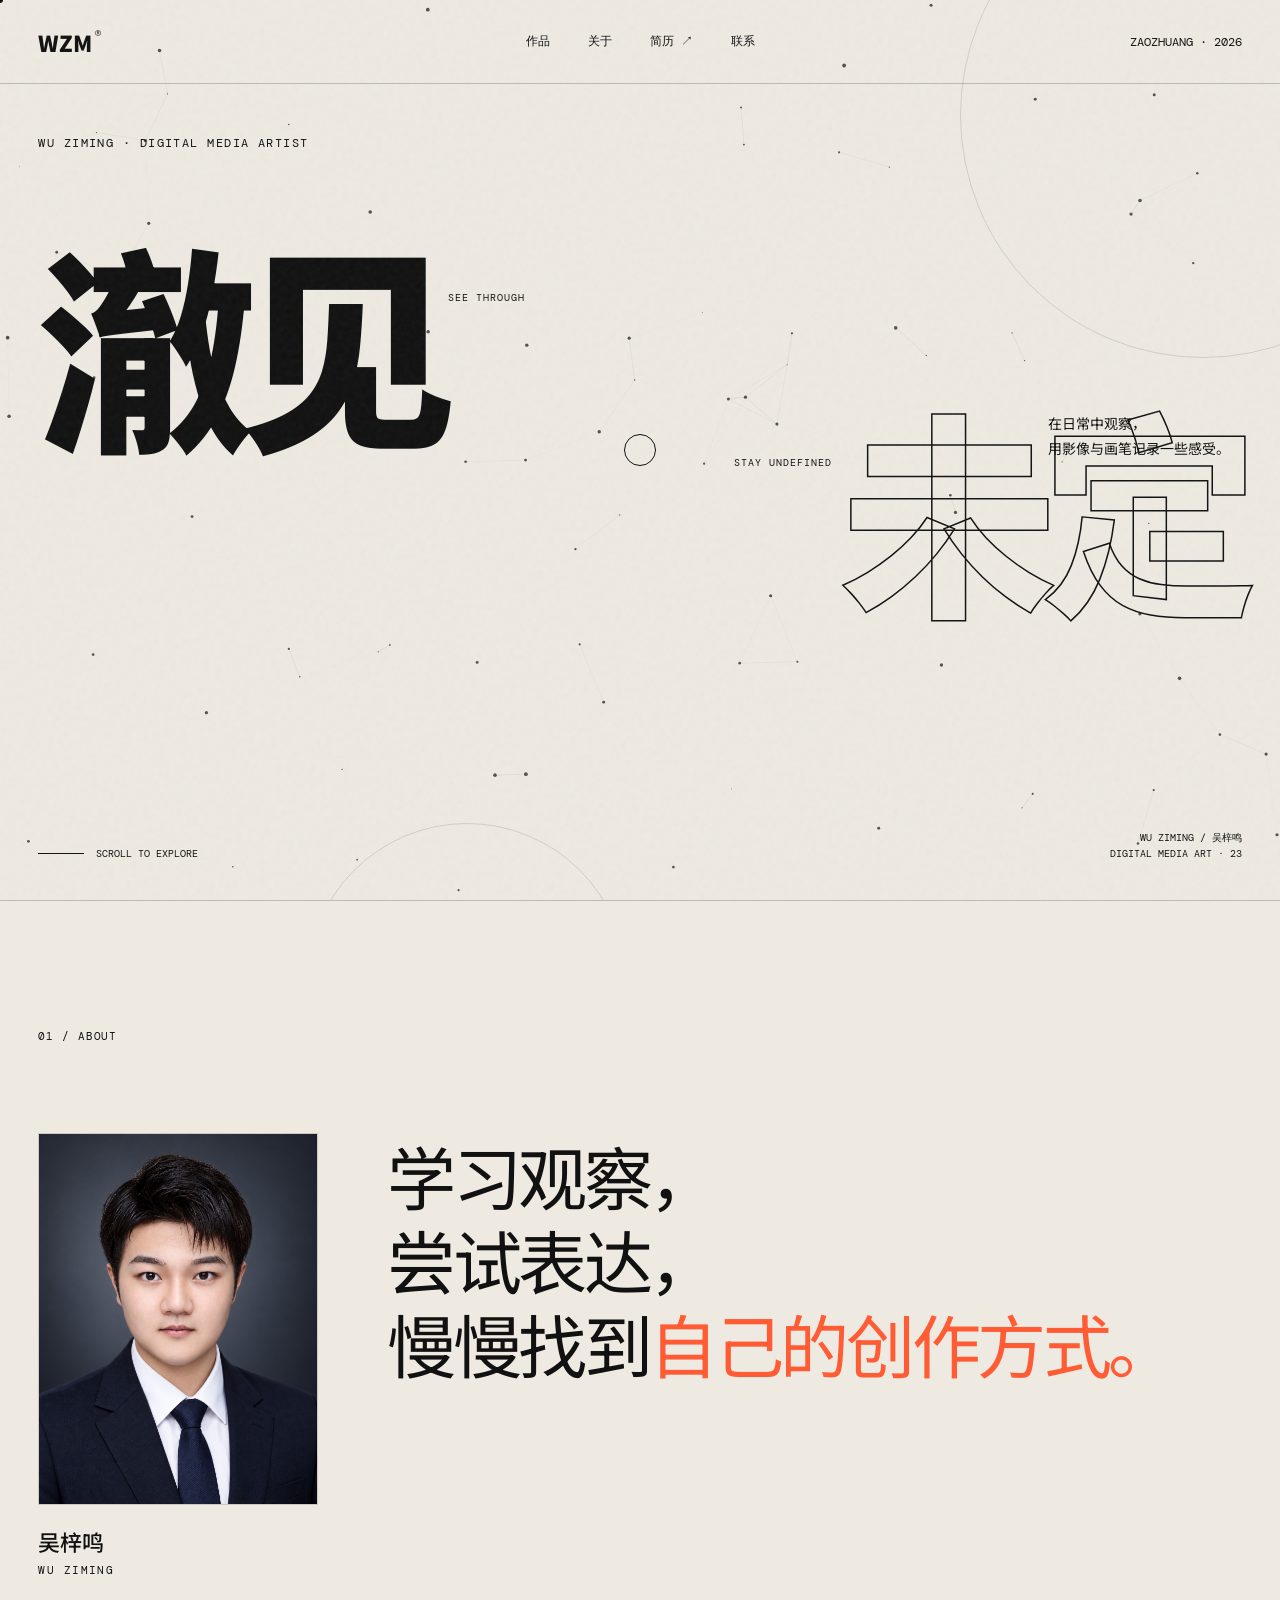
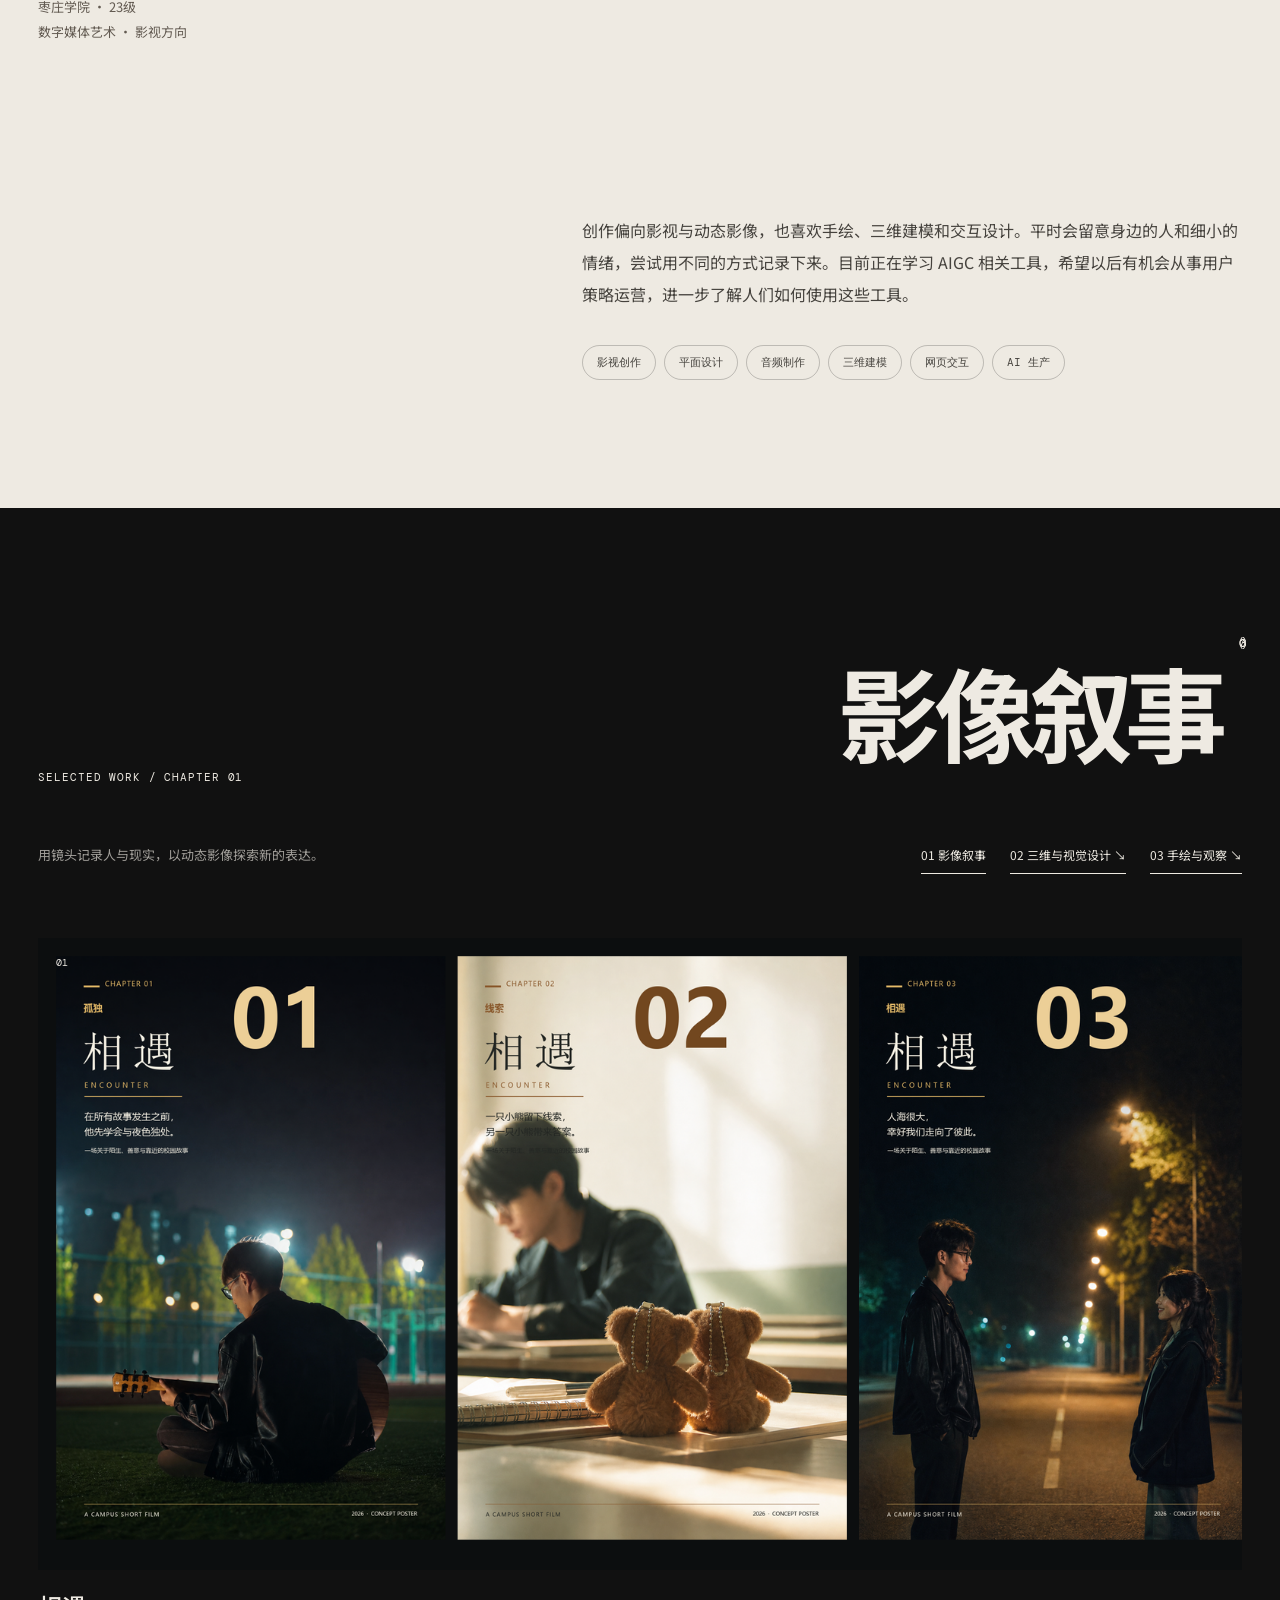
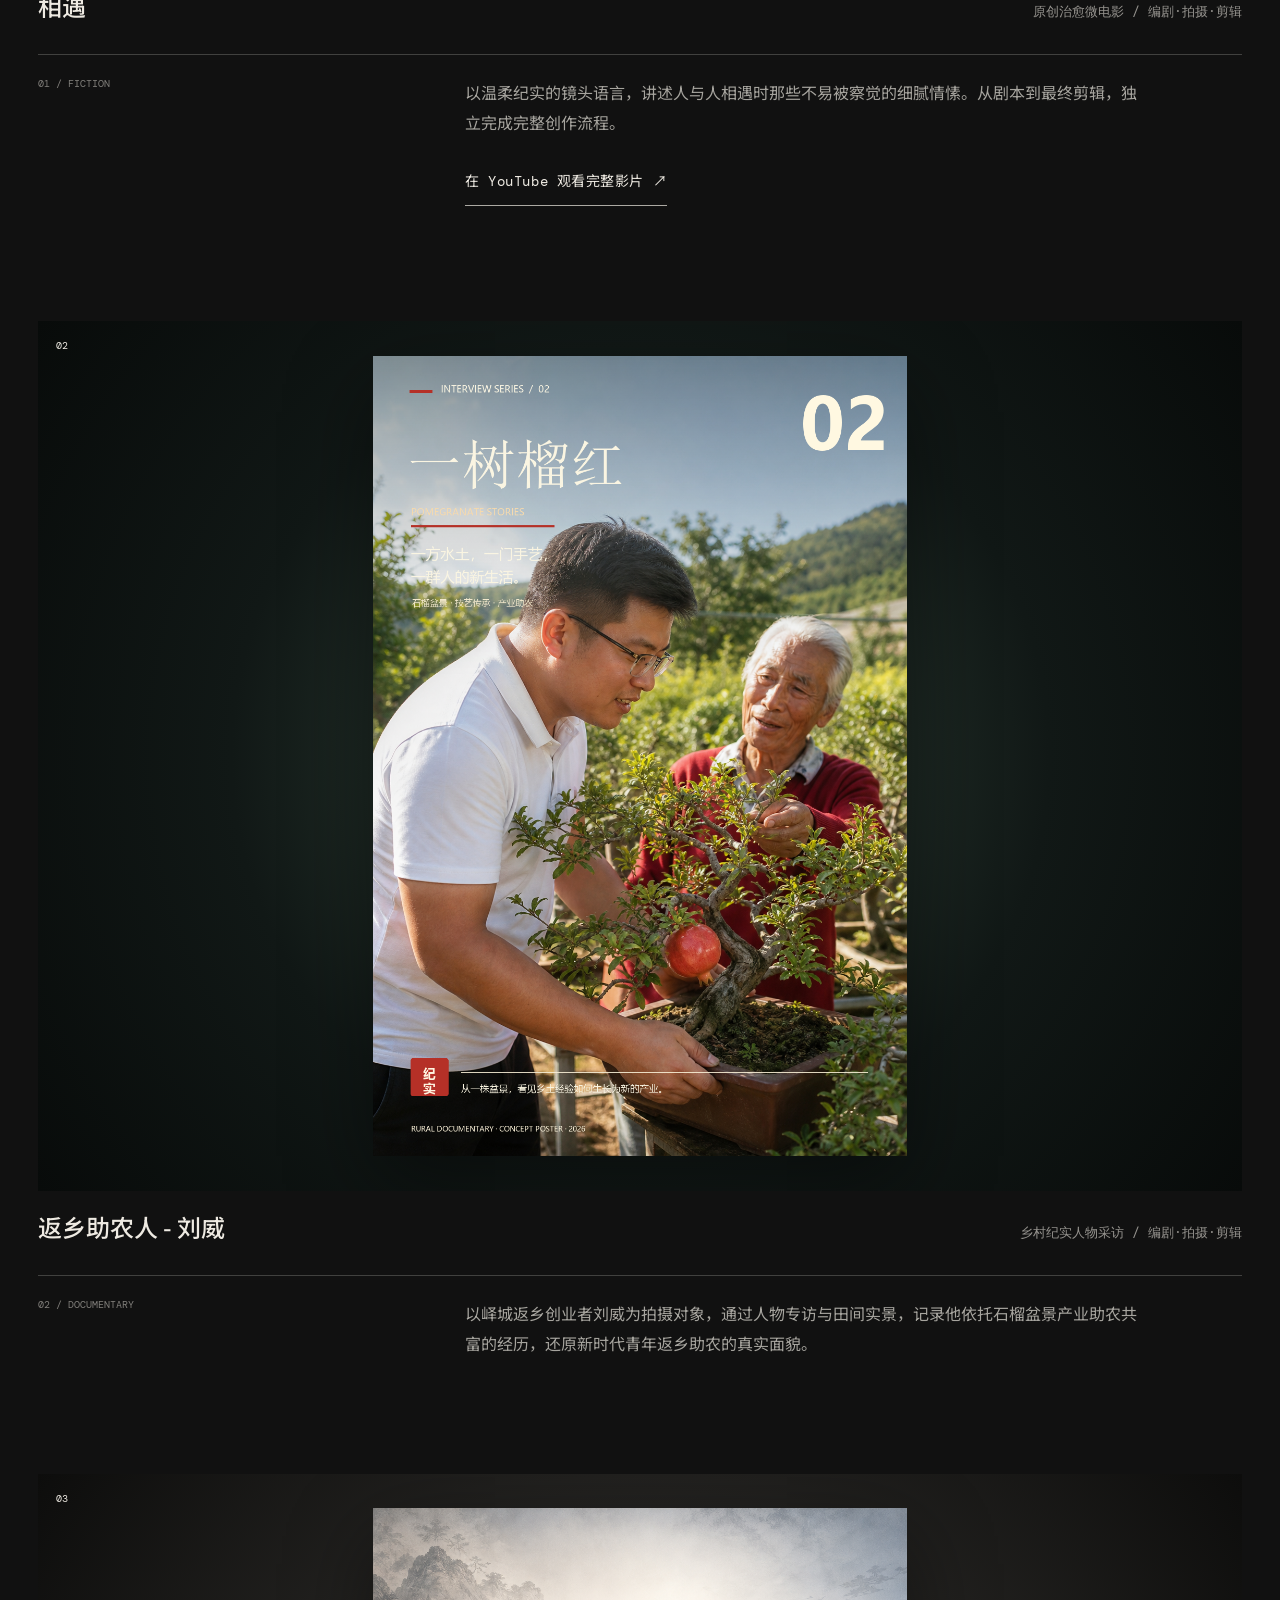
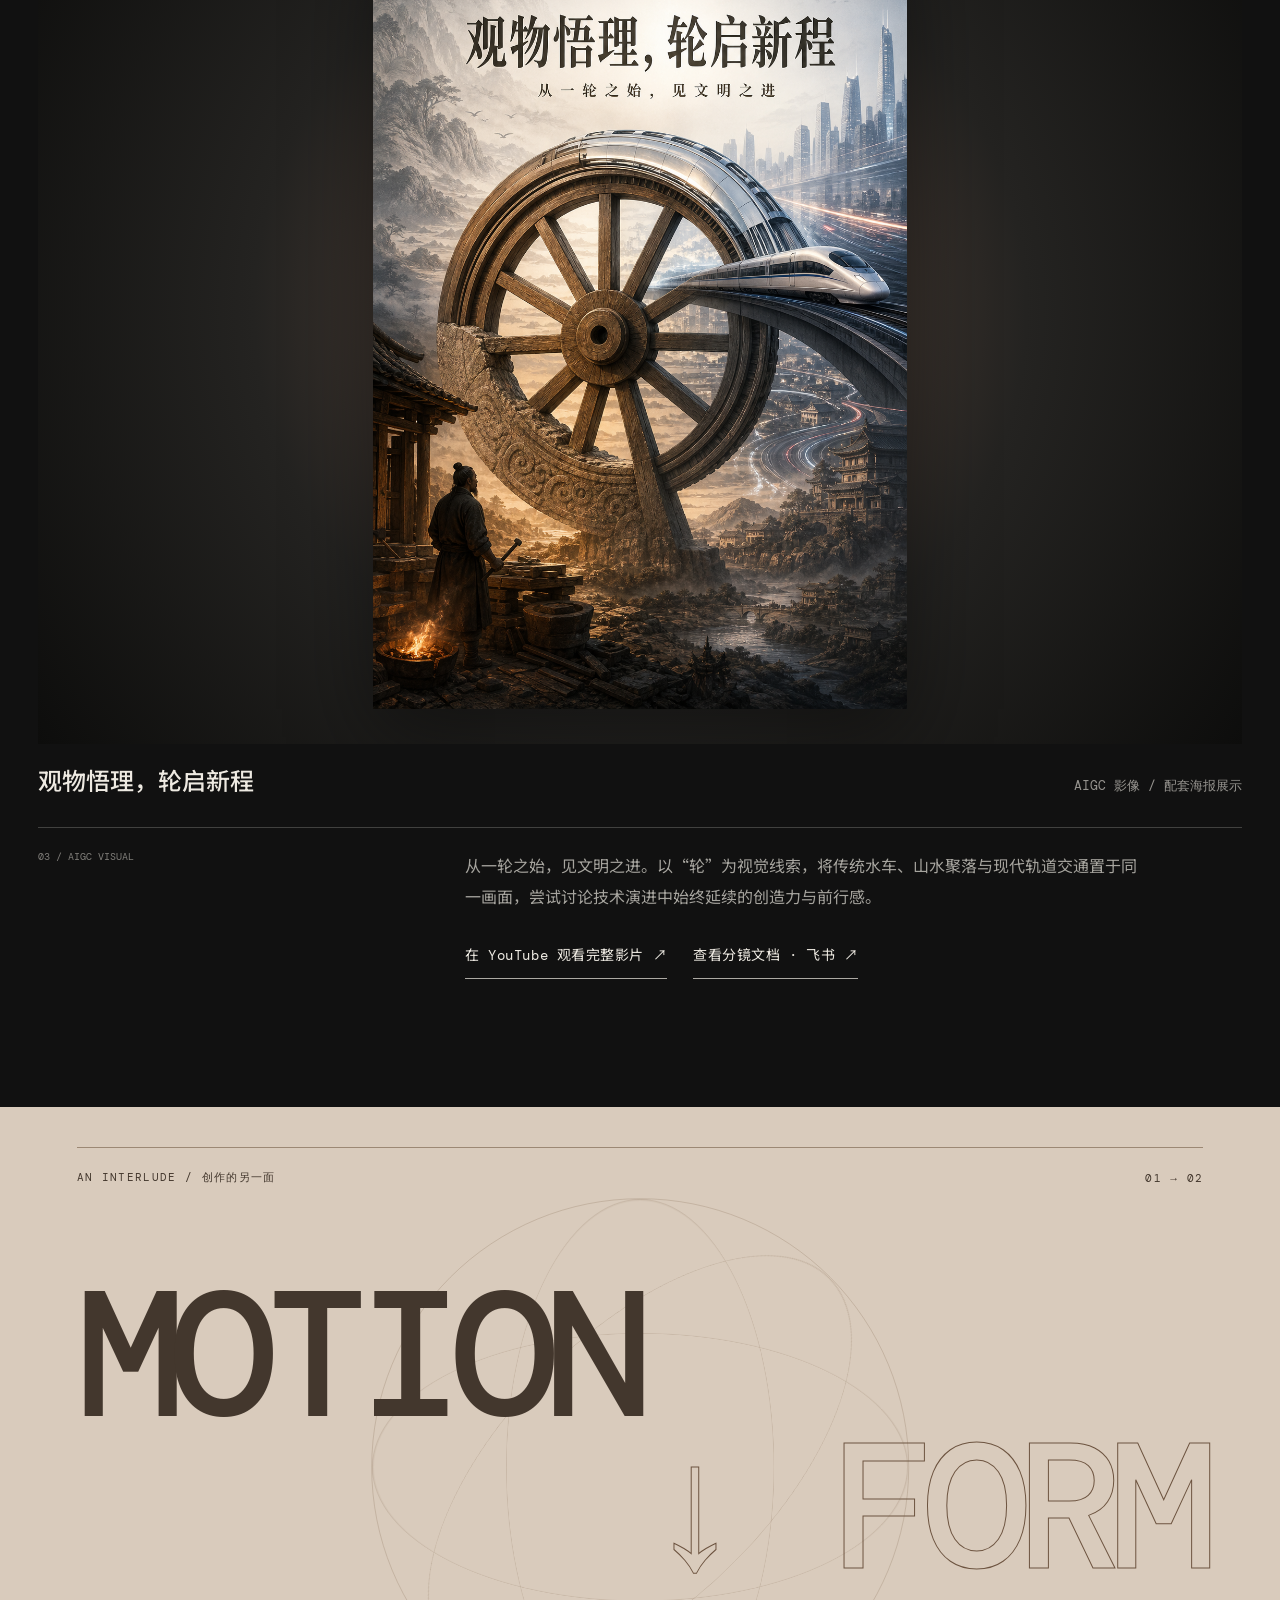
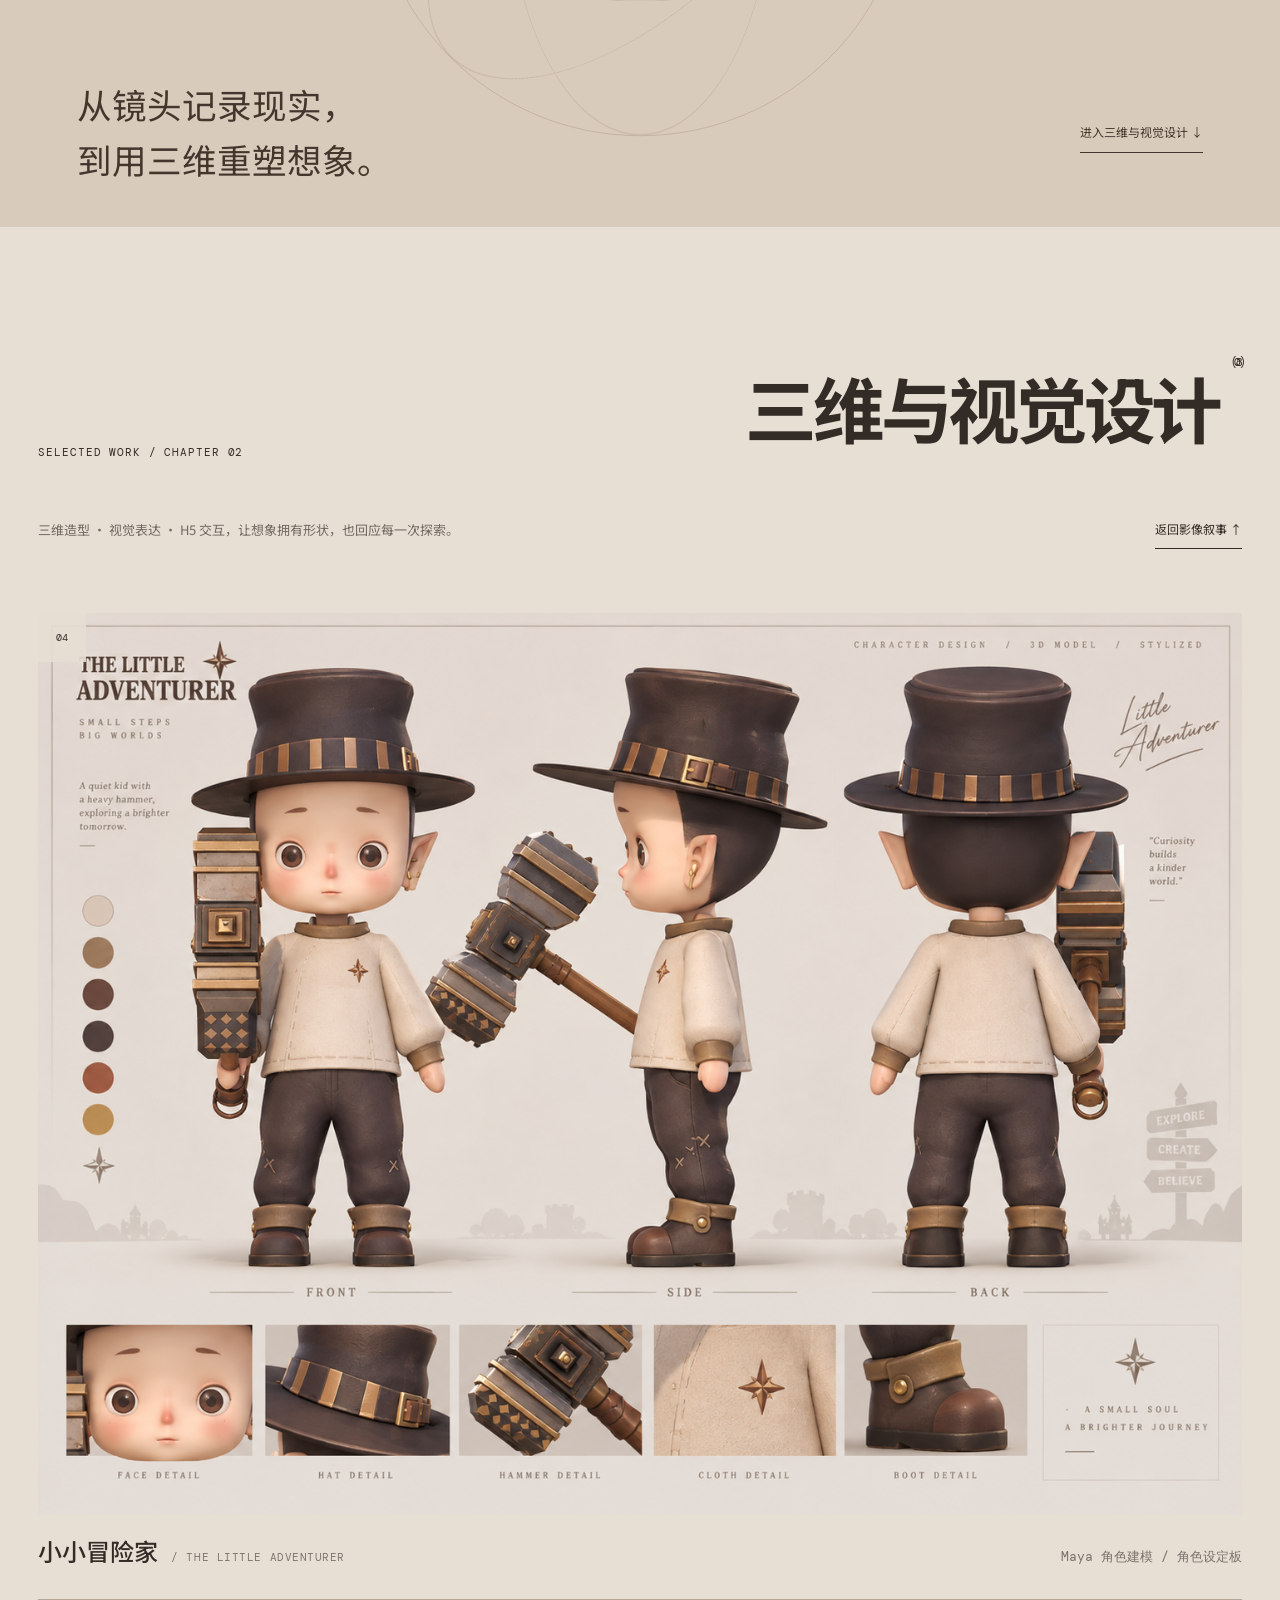
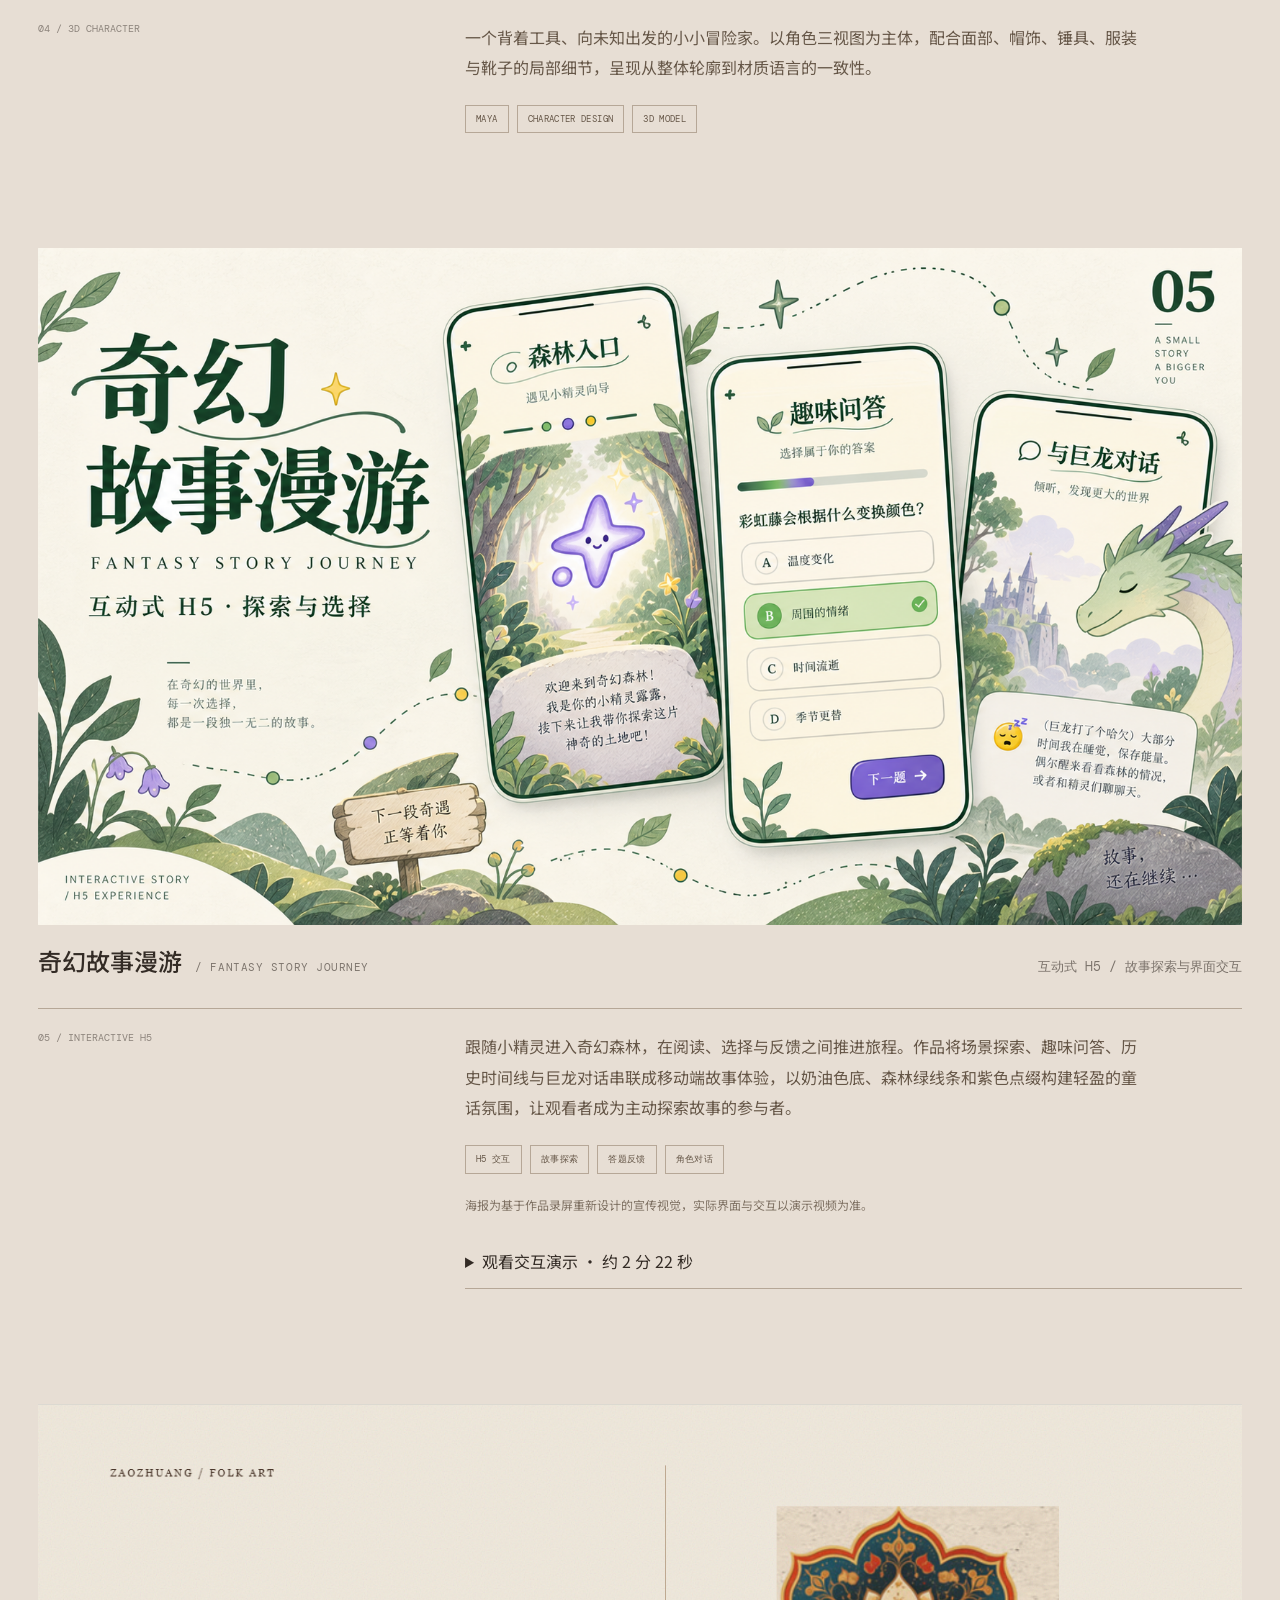
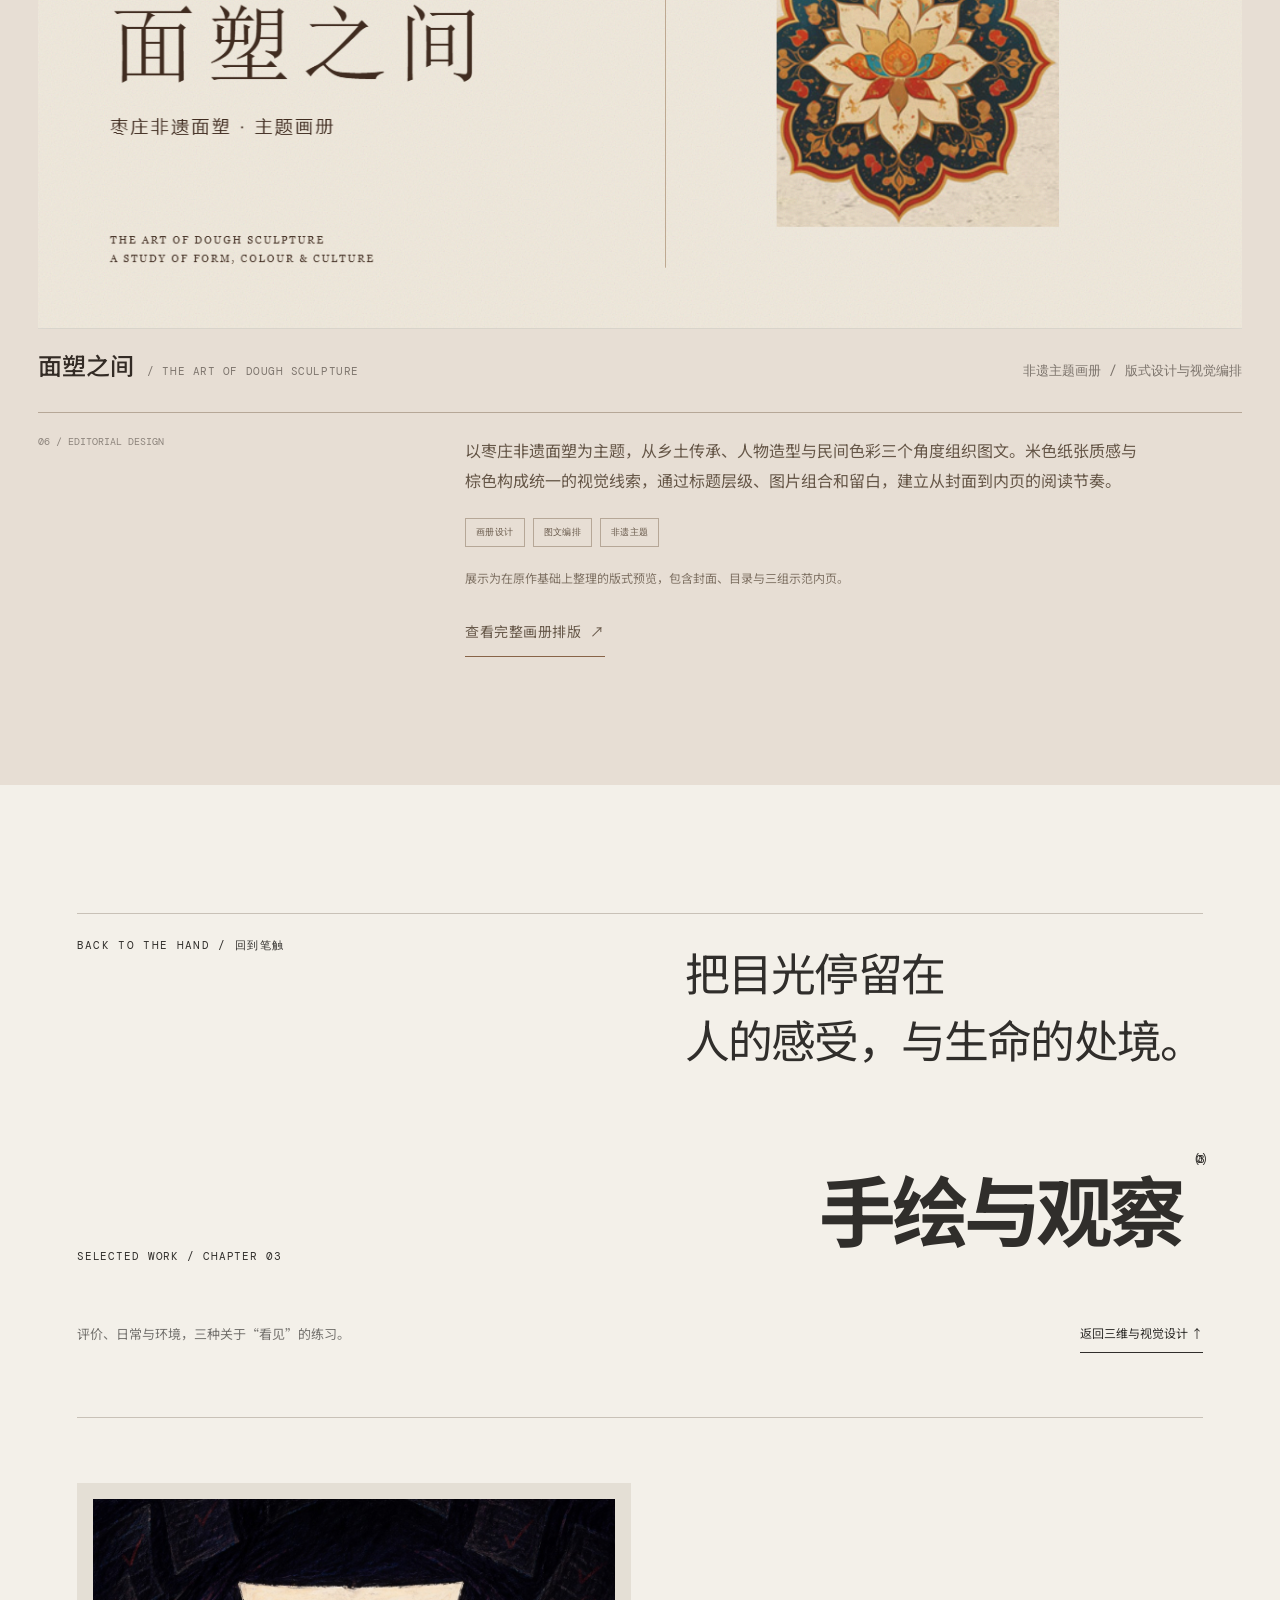
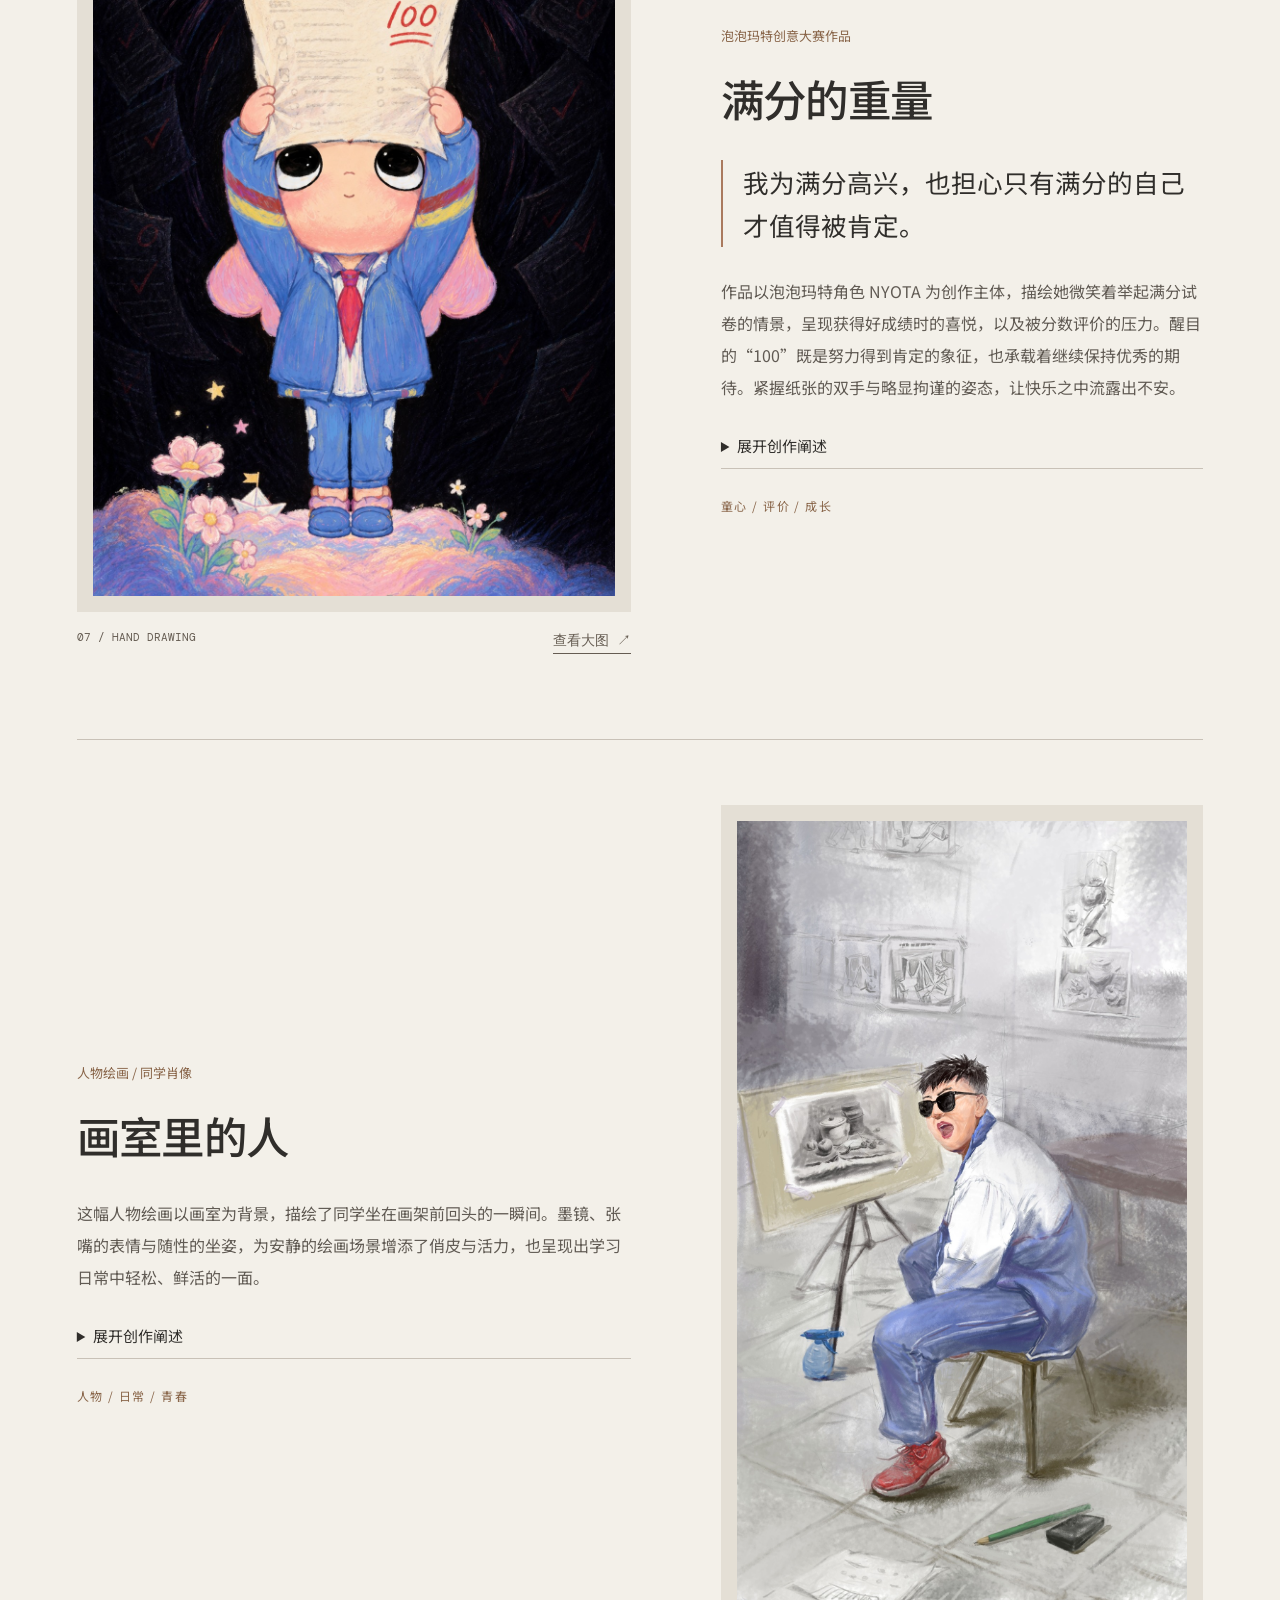
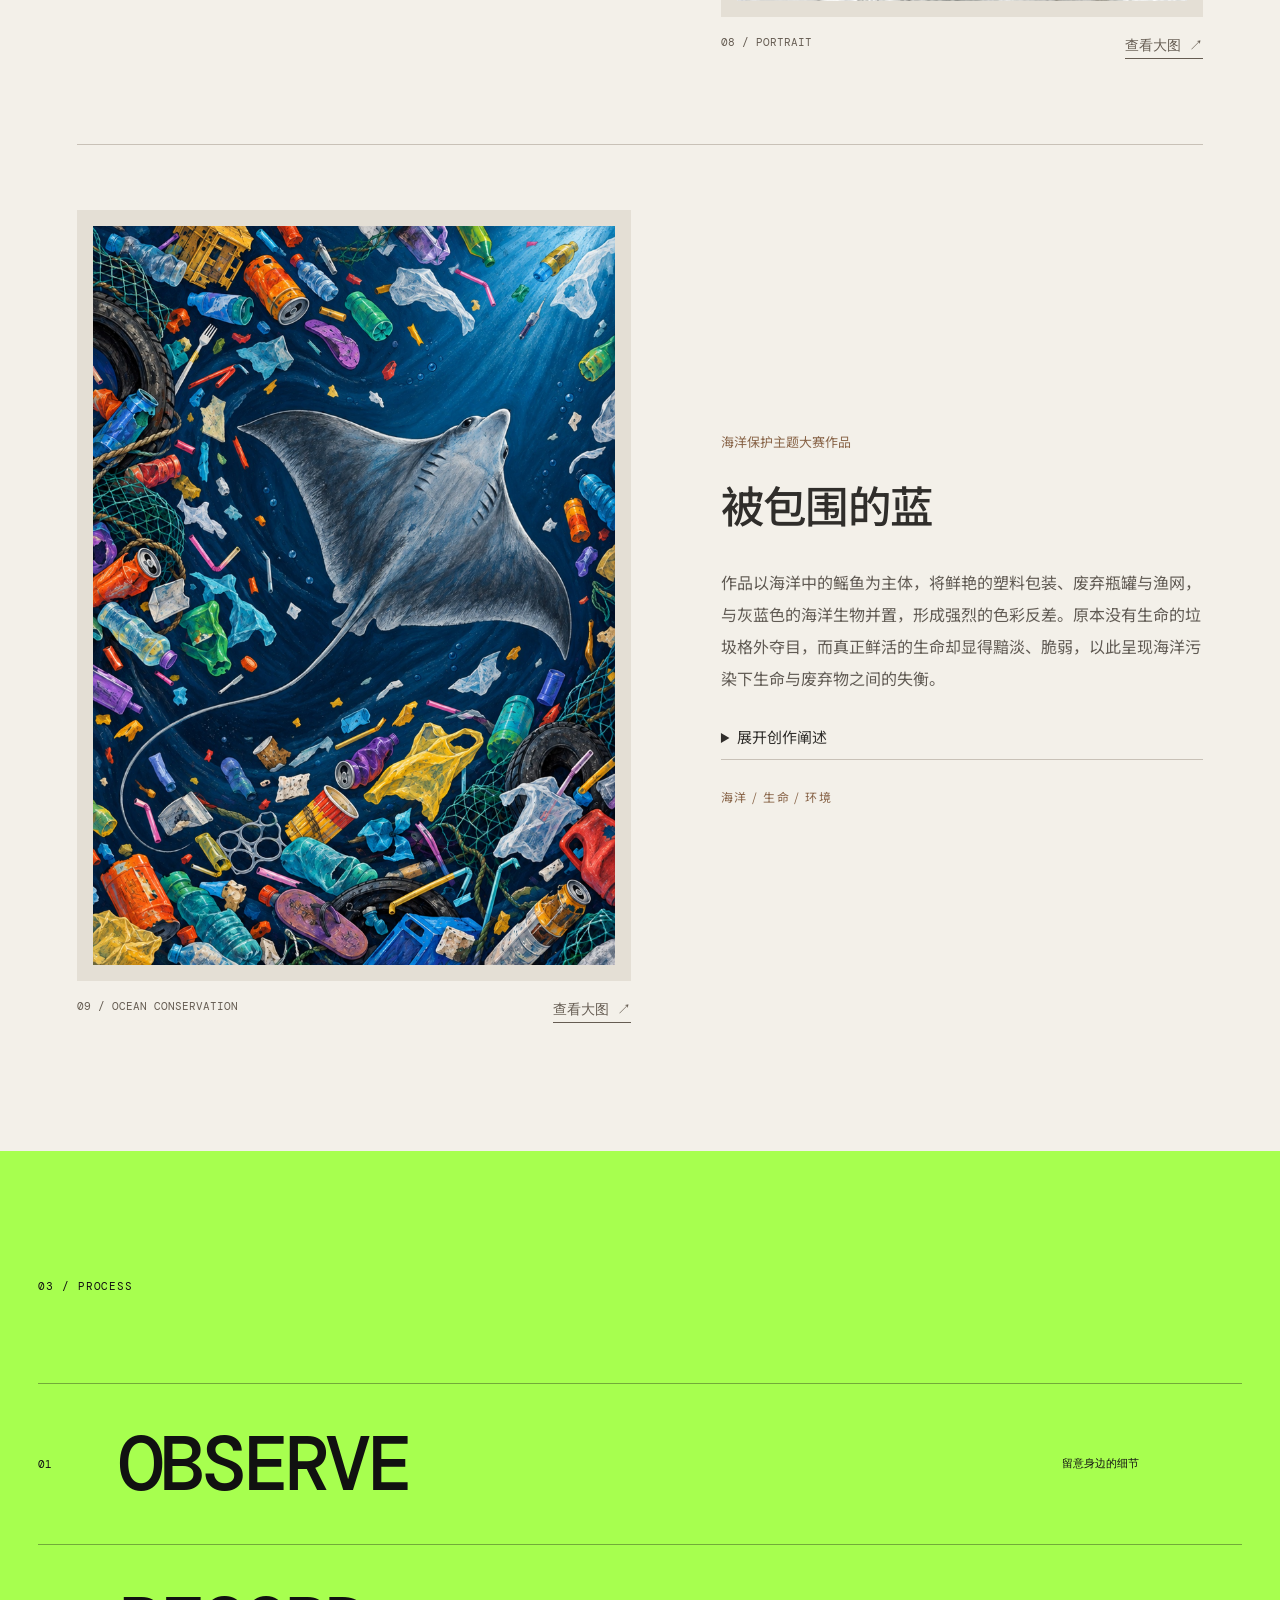
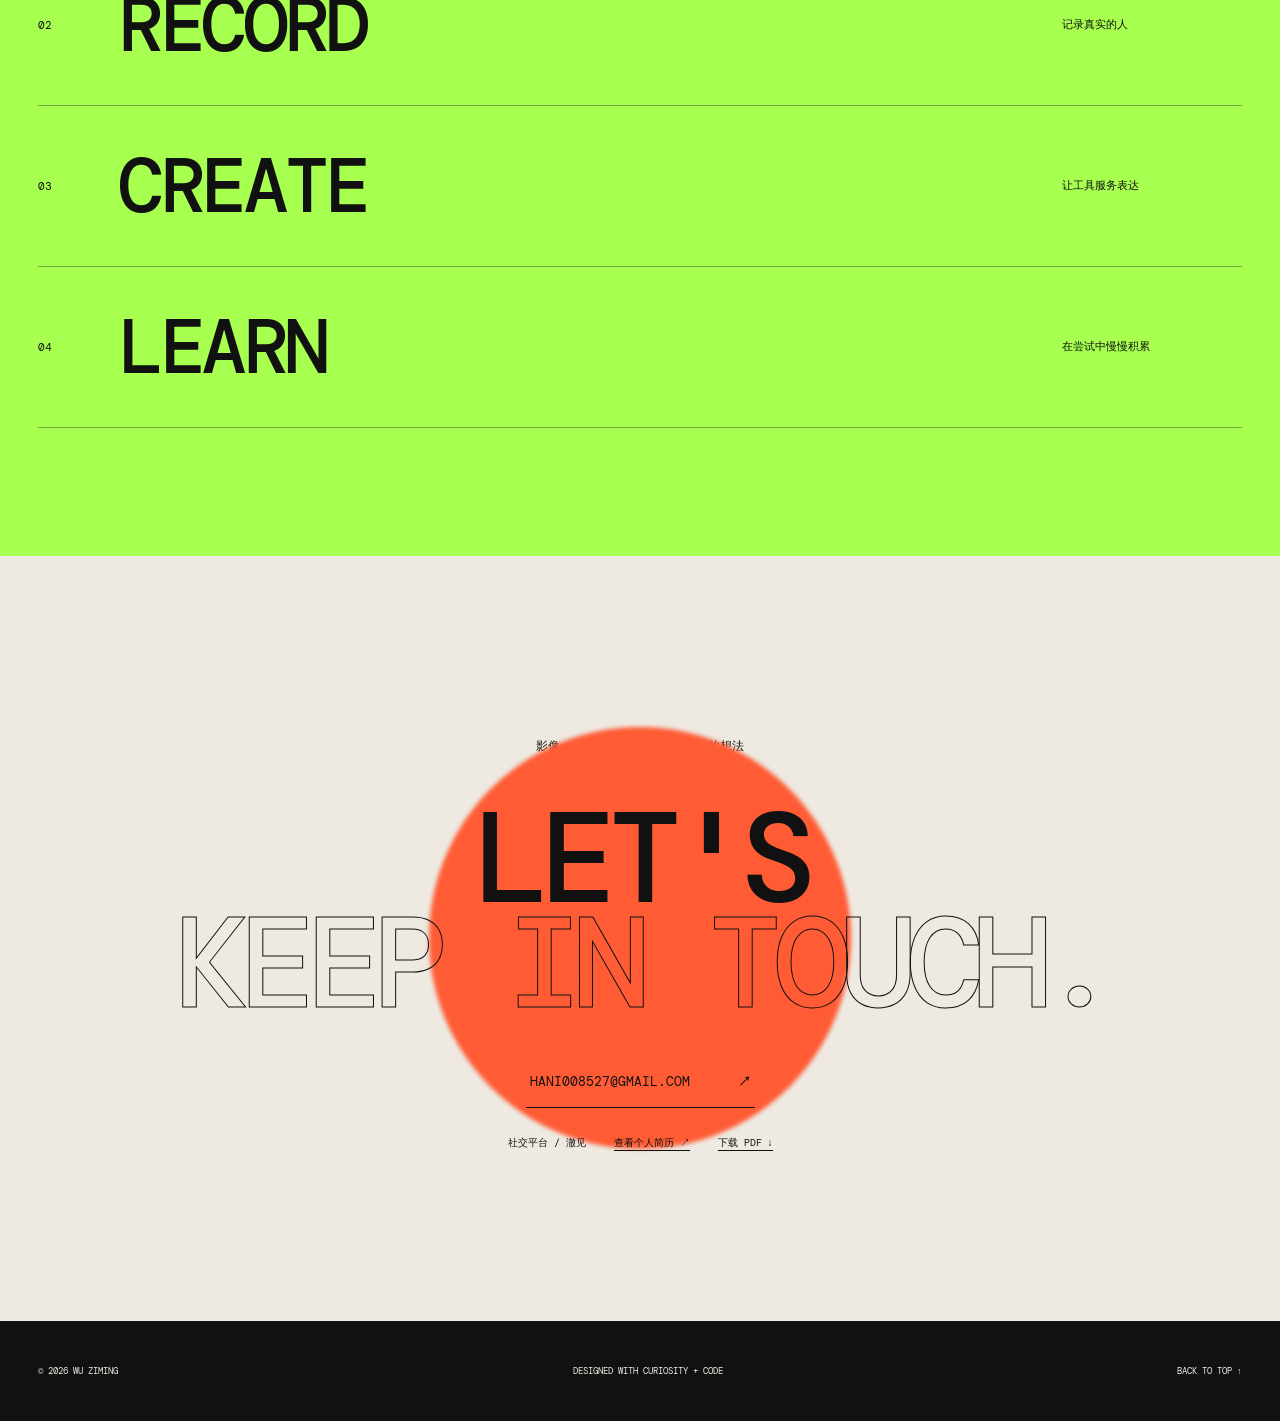
==== index.html @ 6b4da123 "Publish Wu Ziming portfolio with artwork, video and resume" ====
<!doctype html>
<html lang="zh-CN">
<head>
  <meta charset="UTF-8" />
  <meta name="viewport" content="width=device-width, initial-scale=1.0" />
  <meta name="description" content="吴梓鸣｜数字媒体艺术与AIGC影像个人作品集" />
  <title>吴梓鸣 / 数字媒体艺术作品集</title>
  <link rel="preconnect" href="https://fonts.googleapis.com">
  <link rel="preconnect" href="https://fonts.gstatic.com" crossorigin>
  <link href="https://fonts.googleapis.com/css2?family=DM+Mono:wght@300;400;500&family=Noto+Sans+SC:wght@300;400;500;700;900&display=swap" rel="stylesheet">
  <link rel="stylesheet" href="style.css" />
</head>
<body>
  <div class="noise"></div>
  <div class="cursor-dot"></div>
  <div class="cursor-ring"></div>

  <header class="nav">
    <a class="brand magnetic" href="#home" aria-label="返回首页">WZM<span>®</span></a>
    <nav>
      <a href="#work">作品</a>
      <a href="#about">关于</a>
      <a href="output/pdf/wu-ziming-resume.pdf" target="_blank" rel="noopener">简历 ↗</a>
      <a href="#contact">联系</a>
    </nav>
    <div class="nav-meta">ZAOZHUANG · 2026</div>
  </header>

  <main>
    <section class="hero" id="home">
      <canvas id="particle-canvas"></canvas>
      <div class="orbit orbit-a"></div>
      <div class="orbit orbit-b"></div>

      <div class="hero-kicker reveal">WU ZIMING · DIGITAL MEDIA ARTIST</div>
      <div class="hero-copy">
        <h1 aria-label="澈见，未定">
          <span class="line reveal"><i>澈见</i><em>SEE THROUGH</em></span>
          <span class="line outline reveal"><i>未定</i><em>STAY UNDEFINED</em></span>
        </h1>
        <p class="hero-intro reveal">在日常中观察，<br>用影像与画笔记录一些感受。</p>
      </div>

      <div class="hero-bottom reveal">
        <div class="scroll-cue"><span></span>SCROLL TO EXPLORE</div>
        <div class="coordinates">WU ZIMING / 吴梓鸣<br>DIGITAL MEDIA ART · 23</div>
      </div>
    </section>

    <section class="manifesto section-pad" id="about">
      <div class="section-index">01 / ABOUT</div>
      <div class="manifesto-grid">
        <figure class="about-portrait">
          <img src="assets/works/wu-ziming-portrait.png" alt="吴梓鸣个人肖像" width="1086" height="1448" loading="lazy" decoding="async" />
          <figcaption><strong>吴梓鸣</strong><span>WU ZIMING</span><p>枣庄学院 · 23级<br>数字媒体艺术 · 影视方向</p></figcaption>
        </figure>
        <h2 class="reveal-text">学习观察，<br>尝试表达，<br>慢慢找到<strong>自己的创作方式。</strong></h2>
        <div class="bio">
          <p>创作偏向影视与动态影像，也喜欢手绘、三维建模和交互设计。平时会留意身边的人和细小的情绪，尝试用不同的方式记录下来。目前正在学习 AIGC 相关工具，希望以后有机会从事用户策略运营，进一步了解人们如何使用这些工具。</p>
          <div class="skill-list">
            <span>影视创作</span><span>平面设计</span><span>音频制作</span><span>三维建模</span><span>网页交互</span><span>AI 生产</span>
          </div>
        </div>
      </div>
    </section>

    <section class="work section-pad" id="work">
      <div class="section-heading">
        <div class="section-index">SELECTED WORK / CHAPTER 01</div>
        <h2>影像叙事 <sup>(03)</sup></h2>
      </div>
      <div class="chapter-intro"><p>用镜头记录人与现实，以动态影像探索新的表达。</p><nav aria-label="作品章节"><a href="#work">01 影像叙事</a><a href="#design">02 三维与视觉设计 ↘</a><a href="#drawing">03 手绘与观察 ↘</a></nav></div>

      <div class="projects">
        <article class="project project-wide" data-color="#ff5c35">
          <a href="https://youtu.be/I3puXTD3BDI" class="project-visual poster-stage poster-wide" aria-label="在 YouTube 观看微电影《相遇》" target="_blank" rel="noopener noreferrer">
            <img src="assets/works/xiangyu-triptych.png" alt="微电影《相遇》三张系列海报联排：孤独、线索、相遇" />
            <span class="project-no">01</span><span class="view">WATCH FILM ↗</span>
          </a>
          <div class="project-info"><h3>相遇</h3><p>原创治愈微电影 / 编剧·拍摄·剪辑</p></div>
          <div class="project-description" id="project-meeting"><span>01 / FICTION</span><div><p>以温柔纪实的镜头语言，讲述人与人相遇时那些不易被察觉的细腻情愫。从剧本到最终剪辑，独立完成完整创作流程。</p><a class="watch-link" href="https://youtu.be/I3puXTD3BDI" target="_blank" rel="noopener noreferrer">在 YouTube 观看完整影片 ↗</a></div></div>
        </article>

        <article class="project project-wide" data-color="#a7ff4f">
          <a href="#project-liuwei" class="project-visual poster-stage poster-portrait" aria-label="查看作品《返乡助农人-刘威》">
            <img src="assets/works/liuwei-poster.png" alt="乡村纪实短片《返乡助农人-刘威》一树榴红主题海报" />
            <span class="project-no">02</span><span class="view">READ STORY ↓</span>
          </a>
          <div class="project-info"><h3>返乡助农人 - 刘威</h3><p>乡村纪实人物采访 / 编剧·拍摄·剪辑</p></div>
          <div class="project-description" id="project-liuwei"><span>02 / DOCUMENTARY</span><p>以峄城返乡创业者刘威为拍摄对象，通过人物专访与田间实景，记录他依托石榴盆景产业助农共富的经历，还原新时代青年返乡助农的真实面貌。</p></div>
        </article>

        <article class="project project-wide" data-color="#c79054">
          <a href="https://youtu.be/gReZubTx-w0" target="_blank" rel="noopener noreferrer" class="project-visual poster-stage poster-portrait poster-guanwu" aria-label="在 YouTube 观看作品《观物悟理，轮启新程》">
            <img src="assets/works/guanwu-wuli-poster.png" alt="AIGC 概念视觉海报《观物悟理，轮启新程》：古代水车与现代高铁交汇" />
            <span class="project-no">03</span><span class="view">WATCH FILM ↗</span>
          </a>
          <div class="project-info"><h3>观物悟理，轮启新程</h3><p>AIGC 影像 / 配套海报展示</p></div>
          <div class="project-description" id="project-guanwu"><span>03 / AIGC VISUAL</span><div><p>从一轮之始，见文明之进。以“轮”为视觉线索，将传统水车、山水聚落与现代轨道交通置于同一画面，尝试讨论技术演进中始终延续的创造力与前行感。</p><a class="watch-link" href="https://youtu.be/gReZubTx-w0" target="_blank" rel="noopener noreferrer">在 YouTube 观看完整影片 ↗</a> <a class="watch-link" href="https://b16sw6i3smb.feishu.cn/docx/JikRdq3XOoHwEQxNJXLcpumPnng?from=from_copylink" target="_blank" rel="noopener noreferrer">查看分镜文档 · 飞书 ↗</a></div></div>
        </article>

      </div>
    </section>

    <section class="chapter-transition" aria-label="从影像到造型">
      <div class="transition-top"><span>AN INTERLUDE / 创作的另一面</span><span>01 → 02</span></div>
      <div class="transition-ring" aria-hidden="true"><i></i><i></i><i></i></div>
      <div class="transition-title" aria-hidden="true">MOTION<span>↓ FORM</span></div>
      <div class="transition-bottom"><p>从镜头记录现实，<br>到用三维重塑想象。</p><a href="#design">进入三维与视觉设计 ↓</a></div>
    </section>

    <section class="design-work section-pad" id="design">
      <div class="section-heading"><div class="section-index">SELECTED WORK / CHAPTER 02</div><h2>三维与视觉设计 <sup>(03)</sup></h2></div>
      <div class="chapter-intro"><p>三维造型 · 视觉表达 · H5 交互，让想象拥有形状，也回应每一次探索。</p><a href="#work">返回影像叙事 ↑</a></div>
      <div class="projects">
        <article class="project project-wide project-model" data-color="#b18a63">
          <a href="#project-adventurer" class="project-visual model-stage" aria-label="查看 Maya 角色建模作品《小小冒险家》">
            <img src="assets/works/little-adventurer-maya.png" alt="Maya 角色建模作品《小小冒险家》设定板，包含正面、侧面、背面与局部细节" />
            <span class="project-no">04</span><span class="view">CHARACTER SHEET ↓</span>
          </a>
          <div class="project-info"><h3>小小冒险家 <em>/ THE LITTLE ADVENTURER</em></h3><p>Maya 角色建模 / 角色设定板</p></div>
          <div class="project-description project-model-description" id="project-adventurer"><span>04 / 3D CHARACTER</span><div><p>一个背着工具、向未知出发的小小冒险家。以角色三视图为主体，配合面部、帽饰、锤具、服装与靴子的局部细节，呈现从整体轮廓到材质语言的一致性。</p><div class="model-meta"><span>MAYA</span><span>CHARACTER DESIGN</span><span>3D MODEL</span></div></div></div>
        </article>
        <article class="project project-wide project-h5">
          <a class="project-visual model-stage" href="#project-fantasy" aria-label="查看奇幻故事漫游 H5 项目介绍与演示">
            <img src="assets/works/fantasy-h5-poster.png" alt="奇幻故事漫游横版宣传海报：森林入口、趣味问答与巨龙对话" loading="lazy" width="1672" height="941" />
            <span class="view">EXPLORE THE STORY ↓</span>
          </a>
          <div class="project-info"><h3>奇幻故事漫游 <em>/ FANTASY STORY JOURNEY</em></h3><p>互动式 H5 / 故事探索与界面交互</p></div>
          <div class="project-description" id="project-fantasy"><span>05 / INTERACTIVE H5</span><div>
            <p>跟随小精灵进入奇幻森林，在阅读、选择与反馈之间推进旅程。作品将场景探索、趣味问答、历史时间线与巨龙对话串联成移动端故事体验，以奶油色底、森林绿线条和紫色点缀构建轻盈的童话氛围，让观看者成为主动探索故事的参与者。</p>
            <div class="model-meta"><span>H5 交互</span><span>故事探索</span><span>答题反馈</span><span>角色对话</span></div>
            <p class="poster-note">海报为基于作品录屏重新设计的宣传视觉，实际界面与交互以演示视频为准。</p>
            <details class="h5-demo"><summary>观看交互演示 · 约 2 分 22 秒</summary><video controls playsinline preload="none" aria-label="奇幻故事漫游 H5 操作录屏"><source src="assets/works/fantasy-h5-demo.mp4" type="video/mp4" />浏览器无法播放时，可<a href="assets/works/fantasy-h5-demo.mp4">下载演示视频</a>。</video></details>
          </div></div>
        </article>
        <article class="project project-wide project-editorial">
          <a class="project-visual model-stage" href="output/editorial-preview/index.html" target="_blank" rel="noopener" aria-label="新标签页查看面塑之间画册排版">
            <img src="assets/works/dough-editorial-cover.png" alt="面塑之间画册封面，米色纸感底与传统莲花纹样" loading="lazy" />
            <span class="view">VIEW EDITORIAL ↗</span>
          </a>
          <div class="project-info"><h3>面塑之间 <em>/ THE ART OF DOUGH SCULPTURE</em></h3><p>非遗主题画册 / 版式设计与视觉编排</p></div>
          <div class="project-description"><span>06 / EDITORIAL DESIGN</span><div><p>以枣庄非遗面塑为主题，从乡土传承、人物造型与民间色彩三个角度组织图文。米色纸张质感与棕色构成统一的视觉线索，通过标题层级、图片组合和留白，建立从封面到内页的阅读节奏。</p><div class="model-meta"><span>画册设计</span><span>图文编排</span><span>非遗主题</span></div><p class="poster-note">展示为在原作基础上整理的版式预览，包含封面、目录与三组示范内页。</p><a class="watch-link" href="output/editorial-preview/index.html" target="_blank" rel="noopener">查看完整画册排版 ↗</a></div></div>
        </article>
      </div>
    </section>

    <section class="drawing-work section-pad" id="drawing" aria-labelledby="drawing-heading">
      <div class="drawing-preface"><span>BACK TO THE HAND / 回到笔触</span><p>把目光停留在<br>人的感受，与生命的处境。</p></div>
      <div class="section-heading"><div class="section-index">SELECTED WORK / CHAPTER 03</div><h2 id="drawing-heading">手绘与观察 <sup>(03)</sup></h2></div>
      <div class="chapter-intro"><p>评价、日常与环境，三种关于“看见”的练习。</p><a href="#design">返回三维与视觉设计 ↑</a></div>

      <article class="drawing-piece" aria-labelledby="drawing-score">
        <figure><a class="drawing-image" href="assets/works/weight-of-perfection.jpg" target="_blank" rel="noopener" aria-label="新标签页查看满分的重量大图"><img src="assets/works/weight-of-perfection.jpg" alt="泡泡玛特角色 NYOTA 微笑着举起100分试卷，脚下花朵与纸船和周围暗色试卷形成对照" width="1086" height="1448" loading="lazy" decoding="async" /></a><figcaption>07 / HAND DRAWING <a href="assets/works/weight-of-perfection.jpg" target="_blank" rel="noopener">查看大图 ↗</a></figcaption></figure>
        <div class="drawing-copy"><p class="drawing-category">泡泡玛特创意大赛作品</p><h3 id="drawing-score">满分的重量</h3><blockquote>我为满分高兴，也担心只有满分的自己才值得被肯定。</blockquote><p>作品以泡泡玛特角色 NYOTA 为创作主体，描绘她微笑着举起满分试卷的情景，呈现获得好成绩时的喜悦，以及被分数评价的压力。醒目的“100”既是努力得到肯定的象征，也承载着继续保持优秀的期待。紧握纸张的双手与略显拘谨的姿态，让快乐之中流露出不安。</p><details><summary>展开创作阐述</summary><p>我将 NYOTA 置于校园成绩评价的情境中，以她举起试卷的动作承载孩子渴望被肯定的心情。画面以明亮柔和的 NYOTA、花朵和纸船，与暗色背景中隐约浮现的试卷、批改痕迹形成对比。脚下的花园象征童心与成长的可能，周围收拢的暗色线条则暗示外界评价带来的束缚。我希望通过这种并存的情绪，引发对单一分数评价的思考：在关注成绩的同时，也看见孩子的感受、努力与独特价值。</p></details><div class="drawing-tags">童心 / 评价 / 成长</div></div>
      </article>

      <article class="drawing-piece drawing-reverse" aria-labelledby="drawing-studio">
        <figure><a class="drawing-image" href="assets/works/studio-self-portrait.jpg" target="_blank" rel="noopener" aria-label="新标签页查看画室里的人大图"><img src="assets/works/studio-self-portrait.jpg" alt="穿蓝白校服、红色球鞋的同学戴着墨镜，坐在画架前回头，画室内散落着绘画工具" width="1269" height="2200" loading="lazy" decoding="async" /></a><figcaption>08 / PORTRAIT <a href="assets/works/studio-self-portrait.jpg" target="_blank" rel="noopener">查看大图 ↗</a></figcaption></figure>
        <div class="drawing-copy"><p class="drawing-category">人物绘画 / 同学肖像</p><h3 id="drawing-studio">画室里的人</h3><p>这幅人物绘画以画室为背景，描绘了同学坐在画架前回头的一瞬间。墨镜、张嘴的表情与随性的坐姿，为安静的绘画场景增添了俏皮与活力，也呈现出学习日常中轻松、鲜活的一面。</p><details><summary>展开创作阐述</summary><p>画面以灰色调概括周围环境，通过蓝白校服、红色球鞋与面部暖色突出人物。墙上的习作、画架上的静物素描，以及散落的铅笔和橡皮，共同构成与绘画相伴的日常空间。我希望通过这幅作品，在记录同学外貌的同时，留下学习绘画时的生活状态与青春个性。</p></details><div class="drawing-tags">人物 / 日常 / 青春</div></div>
      </article>

      <article class="drawing-piece" aria-labelledby="drawing-ocean">
        <figure><a class="drawing-image" href="assets/works/surrounded-blue.jpg" target="_blank" rel="noopener" aria-label="新标签页查看被包围的蓝大图"><img src="assets/works/surrounded-blue.jpg" alt="灰蓝色鳐鱼被旋涡中的彩色塑料包装、瓶罐与渔网围困" width="1557" height="2200" loading="lazy" decoding="async" /></a><figcaption>09 / OCEAN CONSERVATION <a href="assets/works/surrounded-blue.jpg" target="_blank" rel="noopener">查看大图 ↗</a></figcaption></figure>
        <div class="drawing-copy"><p class="drawing-category">海洋保护主题大赛作品</p><h3 id="drawing-ocean">被包围的蓝</h3><p>作品以海洋中的鳐鱼为主体，将鲜艳的塑料包装、废弃瓶罐与渔网，与灰蓝色的海洋生物并置，形成强烈的色彩反差。原本没有生命的垃圾格外夺目，而真正鲜活的生命却显得黯淡、脆弱，以此呈现海洋污染下生命与废弃物之间的失衡。</p><details><summary>展开创作阐述</summary><p>画面中的垃圾沿旋涡状水流聚集，形成包围之势，象征海洋动物的生存空间不断受到挤压。我希望观众在被鲜艳色彩吸引后，进一步注意到被垃圾围困的生命，思考日常丢弃行为与海洋环境的联系，关注并保护海洋动物及其栖息地。</p></details><div class="drawing-tags">海洋 / 生命 / 环境</div></div>
      </article>
    </section>

    <section class="process section-pad">
      <div class="section-index">03 / PROCESS</div>
      <div class="process-list">
        <div><span>01</span><h3>OBSERVE</h3><p>留意身边的细节</p></div>
        <div><span>02</span><h3>RECORD</h3><p>记录真实的人</p></div>
        <div><span>03</span><h3>CREATE</h3><p>让工具服务表达</p></div>
        <div><span>04</span><h3>LEARN</h3><p>在尝试中慢慢积累</p></div>
      </div>
    </section>

    <section class="contact section-pad" id="contact">
      <div class="contact-orb"></div>
      <p>影像、AIGC，或者一个尚未成形的想法</p>
      <h2>LET'S<br><span>KEEP IN TOUCH.</span></h2>
      <a class="mail magnetic" href="mailto:hani008527@gmail.com">HANI008527@GMAIL.COM <b>↗</b></a>
      <div class="contact-links"><span>社交平台 / 澈见</span><a href="output/pdf/wu-ziming-resume.pdf" target="_blank" rel="noopener">查看个人简历 ↗</a><a href="output/pdf/wu-ziming-resume.pdf" download>下载 PDF ↓</a></div>
    </section>
  </main>

  <footer>
    <span>© 2026 WU ZIMING</span>
    <span>DESIGNED WITH CURIOSITY + CODE</span>
    <a href="#home">BACK TO TOP ↑</a>
  </footer>

  <script src="script.js"></script>
</body>
</html>
---- style.css ----
:root{--ink:#111;--paper:#eeeae2;--acid:#a7ff4f;--orange:#ff5c35;--line:rgba(17,17,17,.22)}
*{box-sizing:border-box}html{scroll-behavior:smooth}body{margin:0;background:var(--paper);color:var(--ink);font-family:"Noto Sans SC",sans-serif;overflow-x:hidden;cursor:none}a{color:inherit;text-decoration:none}::selection{background:var(--ink);color:var(--acid)}
.noise{position:fixed;inset:0;pointer-events:none;z-index:50;opacity:.06;background-image:url("data:image/svg+xml,%3Csvg viewBox='0 0 180 180' xmlns='http://www.w3.org/2000/svg'%3E%3Cfilter id='n'%3E%3CfeTurbulence type='fractalNoise' baseFrequency='.9' numOctaves='4' stitchTiles='stitch'/%3E%3C/filter%3E%3Crect width='100%25' height='100%25' filter='url(%23n)' opacity='.8'/%3E%3C/svg%3E")}
.cursor-dot,.cursor-ring{position:fixed;border-radius:50%;pointer-events:none;z-index:99;transform:translate(-50%,-50%)}.cursor-dot{width:6px;height:6px;background:var(--ink)}.cursor-ring{width:32px;height:32px;border:1px solid var(--ink);transition:width .25s,height .25s,background .25s}.cursor-ring.active{width:54px;height:54px;background:rgba(167,255,79,.4)}
.nav{height:84px;position:absolute;top:0;left:0;width:100%;display:grid;grid-template-columns:1fr auto 1fr;align-items:center;padding:0 3vw;z-index:10;border-bottom:1px solid var(--line);font-family:"DM Mono",monospace;font-size:12px}.brand{font:900 22px "Noto Sans SC"}.brand span{font:10px "DM Mono";vertical-align:top;margin-left:3px}.nav nav{display:flex;gap:38px}.nav-meta{text-align:right}
.hero{height:100svh;min-height:700px;position:relative;padding:84px 3vw 3vw;overflow:hidden}.hero canvas{position:absolute;inset:0;width:100%;height:100%;opacity:.7}.hero-kicker{position:absolute;top:15%;left:3vw;font:12px "DM Mono";letter-spacing:.12em}.hero-copy{position:absolute;width:94%;top:47%;transform:translateY(-50%)}h1{margin:0}.line{display:block;position:relative;width:max-content;font-size:clamp(100px,17vw,280px);font-weight:900;line-height:.76;letter-spacing:-.08em}.line:nth-child(2){margin-left:auto}.line i{font-style:normal}.line em{position:absolute;font:10px "DM Mono";letter-spacing:.1em;left:102%;top:20%;white-space:nowrap}.line:nth-child(2) em{left:auto;right:102%}.outline i{color:transparent;-webkit-text-stroke:1.5px var(--ink)}.hero-intro{position:absolute;right:1%;top:42%;font-size:14px;line-height:1.8}.hero-bottom{position:absolute;bottom:3vw;width:94%;display:flex;justify-content:space-between;align-items:flex-end;font:10px/1.6 "DM Mono"}.scroll-cue{display:flex;align-items:center;gap:12px}.scroll-cue span{display:inline-block;height:1px;width:46px;background:var(--ink);animation:pulse 1.8s infinite}.coordinates{text-align:right}.orbit{position:absolute;border:1px solid rgba(17,17,17,.13);border-radius:50%;pointer-events:none}.orbit-a{width:38vw;height:38vw;right:-13vw;top:-10vw}.orbit-b{width:25vw;height:25vw;left:24%;bottom:-19vw}
.section-pad{padding:10vw 3vw}.section-index{font:11px "DM Mono";letter-spacing:.08em;margin-bottom:7vw}.manifesto{border-top:1px solid var(--line)}.manifesto-grid{display:grid;grid-template-columns:1fr 3fr;gap:5vw}.eyebrow{font-size:13px;margin:1vw 0}.manifesto h2{margin:0;font-size:clamp(38px,5.4vw,86px);line-height:1.22;letter-spacing:-.05em;font-weight:400}.manifesto h2 strong{font-weight:400;color:var(--orange)}.bio{grid-column:2;max-width:660px;margin:6vw 0 0 auto;line-height:2;color:#46433e}.skill-list{display:flex;flex-wrap:wrap;gap:8px;margin-top:35px}.skill-list span{font:11px "DM Mono";padding:9px 14px;border:1px solid var(--line);border-radius:99px}
.work{background:var(--ink);color:var(--paper)}.section-heading{display:flex;justify-content:space-between;align-items:flex-end;margin-bottom:6vw}.section-heading .section-index{margin:0}.section-heading h2{font-size:clamp(50px,8vw,120px);letter-spacing:-.06em;margin:0}.section-heading sup{font:11px "DM Mono";vertical-align:top}.projects{display:grid;grid-template-columns:1fr 1fr;gap:9vw 2vw}.project-wide{grid-column:1/-1}.project-visual{height:35vw;min-height:350px;position:relative;display:block;overflow:hidden;background:#222}.project:not(.project-wide) .project-visual{height:45vw}.project-no,.view{position:absolute;z-index:3;font:10px "DM Mono";padding:18px}.project-no{left:0;top:0}.view{right:0;bottom:0;opacity:0;transform:translateY(10px);transition:.3s}.project-visual:hover .view{opacity:1;transform:none}.project-info{display:flex;justify-content:space-between;align-items:baseline;padding-top:18px}.project-info h3{margin:0;font-size:24px;font-weight:500}.project-info p{margin:0;font:10px "DM Mono";opacity:.6}
.visual-one{background:#e64d2a}.sun{position:absolute;width:28vw;height:28vw;border-radius:50%;background:#ffc531;left:50%;top:50%;transform:translate(-50%,-50%);box-shadow:0 0 90px #ffdd68}.scan{position:absolute;inset:0;background:repeating-linear-gradient(0deg,transparent 0 6px,rgba(0,0,0,.12) 7px);animation:scan 8s linear infinite}.visual-two{background:#1c241a}.wave{position:absolute;width:100%;height:100%;border:1px solid var(--acid);border-radius:47% 53% 60% 40%;transform:scale(.67) rotate(25deg);box-shadow:0 0 40px rgba(167,255,79,.2);animation:morph 9s ease-in-out infinite}.wave-2{transform:scale(.43) rotate(-25deg);animation-delay:-3s}.visual-three{background:#c8b8ff;perspective:700px}.fold{position:absolute;width:42%;height:100%;top:0;background:linear-gradient(90deg,#311d74,#9d82ff,#4b2aaa);mix-blend-mode:multiply;transform-origin:center}.fold-1{left:5%;transform:rotateY(48deg)}.fold-2{left:30%;transform:rotateY(-55deg)}.fold-3{left:58%;transform:rotateY(35deg)}.visual-four{background:#b7e9ff}.portal{position:absolute;width:32vw;height:32vw;top:50%;left:50%;transform:translate(-50%,-50%);border-radius:50%;background:#17284d;box-shadow:inset 25px 0 50px #45caff,0 0 0 2vw rgba(255,255,255,.2);animation:float 4s ease-in-out infinite}.type-loop{position:absolute;color:#17284d;white-space:nowrap;font:700 8vw "DM Mono";top:50%;transform:translateY(-50%);animation:marquee 12s linear infinite;z-index:2;mix-blend-mode:multiply}
.process{background:var(--acid)}.process-list>div{display:grid;grid-template-columns:80px 1fr auto;align-items:center;border-top:1px solid rgba(17,17,17,.35);padding:30px 0;transition:padding .3s}.process-list>div:last-child{border-bottom:1px solid rgba(17,17,17,.35)}.process-list>div:hover{padding-left:20px}.process-list span,.process-list p{font:11px "DM Mono"}.process-list h3{font:500 clamp(35px,6vw,90px) "DM Mono";letter-spacing:-.06em;margin:0}.process-list p{min-width:180px}
.contact{position:relative;text-align:center;background:var(--paper);overflow:hidden;min-height:85vh;display:flex;flex-direction:column;justify-content:center;align-items:center}.contact p{font:12px "DM Mono"}.contact h2{position:relative;font:500 clamp(55px,10vw,160px)/.82 "DM Mono";letter-spacing:-.08em;margin:40px 0;z-index:2}.contact h2 span{-webkit-text-stroke:1px var(--ink);color:transparent}.mail{position:relative;z-index:3;padding:16px 4px;border-bottom:1px solid;font:13px "DM Mono"}.mail b{margin-left:40px}.contact-orb{position:absolute;width:33vw;height:33vw;border-radius:50%;background:var(--orange);filter:blur(2px);animation:float 5s ease-in-out infinite}
footer{height:100px;padding:0 3vw;display:flex;align-items:center;justify-content:space-between;background:var(--ink);color:var(--paper);font:9px "DM Mono"}
.reveal{opacity:0;transform:translateY(30px);transition:opacity .8s,transform .8s}.reveal.visible{opacity:1;transform:none}.line.reveal:nth-child(2){transition-delay:.15s}
@keyframes pulse{50%{width:15px}}@keyframes scan{to{background-position:0 100px}}@keyframes morph{50%{border-radius:63% 37% 32% 68%;transform:scale(.78) rotate(170deg)}}@keyframes float{50%{transform:translate(-50%,-54%) scale(1.03)}}@keyframes marquee{to{transform:translate(-50%,-50%)}}
@media(max-width:800px){body{cursor:auto}.cursor-dot,.cursor-ring{display:none}.nav{grid-template-columns:1fr 1fr}.nav nav{display:none}.hero{min-height:650px}.line{font-size:27vw;line-height:.85}.line em,.hero-intro{display:none}.hero-copy{top:45%}.manifesto-grid{display:block}.manifesto h2{margin-top:35px}.bio{margin-top:60px}.section-heading{display:block}.section-heading h2{margin-top:30px}.projects{display:block}.project{margin-bottom:70px}.project-visual,.project:not(.project-wide) .project-visual{height:115vw;min-height:0}.project-info{display:block}.project-info p{margin-top:8px}.process-list>div{grid-template-columns:45px 1fr}.process-list p{grid-column:2}.contact-orb{width:70vw;height:70vw}footer{height:auto;padding:35px 3vw;gap:20px;flex-direction:column;align-items:flex-start}}
@media(prefers-reduced-motion:reduce){*{scroll-behavior:auto!important;animation-duration:.01ms!important;animation-iteration-count:1!important;transition-duration:.01ms!important}}

/* Personalized portfolio details */
.project-description{display:grid;grid-template-columns:1fr 2fr;gap:3vw;margin-top:30px;padding-top:22px;border-top:1px solid rgba(238,234,226,.22)}
.project-description span{font:10px "DM Mono";opacity:.5}
.project-description p{max-width:680px;margin:0;font-size:16px;line-height:1.9;color:rgba(238,234,226,.68)}
.project-info p{font-size:13px;line-height:1.8}
.project-visual .view{font-size:13px;line-height:1.6}
.watch-link{display:inline-block;margin-top:22px;padding:10px 0;border-bottom:1px solid rgba(238,234,226,.7);font:14px/1.8 "DM Mono", "Noto Sans SC", sans-serif;letter-spacing:.04em;transition:color .2s,border-color .2s}.watch-link:hover{color:var(--acid);border-color:var(--acid)}
.visual-one{background:linear-gradient(135deg,#c94a31,#ec9363 55%,#f1bf88)}
.visual-one .sun{background:#ffd6a5;box-shadow:0 0 90px #ffd5a0}
.visual-two{background:linear-gradient(145deg,#172318,#3f5d2e)}
.contact-links{position:relative;z-index:3;display:flex;gap:28px;margin-top:28px;font:10px "DM Mono"}
.contact-links a{border-bottom:1px solid}
@media(max-width:800px){.project-description{display:block}.project-description p{margin-top:12px}.contact-links{flex-direction:column;gap:12px}}
.poster-stage{background:#090d0e;height:auto;min-height:0;display:flex;align-items:center;justify-content:center;isolation:isolate}
.poster-stage img{display:block;width:100%;height:auto;position:relative;z-index:1;transition:transform .7s cubic-bezier(.2,.8,.2,1),filter .7s}
.poster-stage:hover img{transform:scale(1.012);filter:brightness(.88)}
.poster-portrait{height:68vw;max-height:980px;background:radial-gradient(circle at center,#33463b 0,#111816 55%,#080b0a 100%)}
.poster-portrait img{width:auto;height:92%;box-shadow:0 28px 80px rgba(0,0,0,.45)}
.poster-guanwu{background:radial-gradient(circle at center,#655044 0,#242321 52%,#0d0d0c 100%)}
.model-stage{height:auto;min-height:0;background:#e7ddd3;display:block;isolation:isolate}
.model-stage img{display:block;width:100%;height:auto;position:relative;z-index:1;transition:transform .7s cubic-bezier(.2,.8,.2,1),filter .7s}
.model-stage:hover img{transform:scale(1.012);filter:brightness(.92)}
.project-info h3 em{font:400 11px "DM Mono";letter-spacing:.05em;opacity:.58;font-style:normal;margin-left:8px;white-space:nowrap}
.project-model-description{border-color:rgba(238,234,226,.32)}
.model-meta{display:flex;flex-wrap:wrap;gap:8px;margin-top:22px}.model-meta span{border:1px solid rgba(238,234,226,.35);padding:7px 10px;font:9px "DM Mono";letter-spacing:.04em;color:rgba(238,234,226,.7)}
@media(max-width:800px){.model-stage,.project-visual.model-stage{height:auto;min-height:0}.project-info h3 em{display:block;margin:8px 0 0}.model-meta{margin-top:18px}}
.poster-wide img{width:100%}
.watch-link + .watch-link{margin-left:22px}
@media(max-width:800px){.watch-link + .watch-link{margin-left:0;display:table}}
.design-work .watch-link{border-color:#886448;color:#665748}.design-work .watch-link:hover{color:#332b25;border-color:#332b25}
.about-portrait{margin:0;align-self:start;max-width:280px}.about-portrait img{display:block;width:100%;height:auto;border:1px solid rgba(17,17,17,.15)}.about-portrait figcaption{padding-top:20px}.about-portrait strong{display:block;font-size:22px;font-weight:500}.about-portrait figcaption>span{display:block;margin-top:6px;font:11px "DM Mono",monospace;letter-spacing:.13em}.about-portrait p{font-size:13px;line-height:1.9;color:#625a51;margin-top:18px}
@media(max-width:800px){.about-portrait{max-width:none;display:grid;grid-template-columns:minmax(0,150px) 1fr;align-items:center;gap:24px;margin-bottom:40px}.about-portrait figcaption{padding:0}.about-portrait strong{font-size:20px}.about-portrait p{font-size:12px}}
/* Drawing gallery: whole artworks with alternating editorial captions. */
.chapter-intro nav{flex-wrap:wrap}
.drawing-work{background:#f3f0e9;color:#302e2b;padding-left:6vw;padding-right:6vw;scroll-margin-top:24px}
.drawing-preface{display:flex;justify-content:space-between;align-items:flex-start;border-top:1px solid #c8c1b7;padding:24px 0 80px;gap:24px}
.drawing-preface>span{font:11px "DM Mono",monospace;letter-spacing:.12em}.drawing-preface>p{font-size:clamp(26px,3.5vw,54px);line-height:1.5;margin:0;letter-spacing:-.04em}
.drawing-work .section-heading h2{font-size:clamp(36px,6vw,88px)}
.drawing-piece{display:grid;grid-template-columns:minmax(0,1.15fr) minmax(0,1fr);align-items:center;gap:7vw;border-top:1px solid #c8c1b7;padding:65px 0 85px}
.drawing-piece:last-child{padding-bottom:0}.drawing-piece figure{margin:0;min-width:0}.drawing-image{display:block;background:#e4dfd5;padding:16px;cursor:zoom-in}.drawing-image img{display:block;width:100%;height:auto;max-height:850px;object-fit:contain}
.drawing-piece figcaption{display:flex;justify-content:space-between;gap:12px;flex-wrap:wrap;font:11px/1.8 "DM Mono",monospace;margin-top:16px;color:#655c52}.drawing-piece figcaption a{font-size:14px;border-bottom:1px solid}
.drawing-copy{min-width:0}.drawing-copy .drawing-category{font-size:13px;color:#886448;margin:0 0 18px}.drawing-copy h3{font-size:clamp(30px,3.4vw,50px);font-weight:500;letter-spacing:-.04em;margin:0 0 30px}.drawing-copy p{font-size:16px;line-height:2;color:#615b54;margin:0 0 20px}.drawing-copy blockquote{font-size:clamp(20px,2vw,28px);line-height:1.7;margin:0 0 28px;padding-left:20px;border-left:2px solid #aa7a5e}
.drawing-copy summary{cursor:pointer;font-size:15px;padding:12px 0;border-bottom:1px solid #c8c1b7}.drawing-copy details[open] p{margin:20px 0 0}.drawing-copy summary:focus-visible{outline:2px solid #886448;outline-offset:5px}.drawing-tags{font-size:12px;letter-spacing:.12em;color:#886448;margin-top:28px}
.drawing-reverse figure{grid-column:2;grid-row:1}.drawing-reverse .drawing-copy{grid-column:1;grid-row:1}
@media(max-width:800px){.drawing-preface{flex-direction:column;padding-bottom:48px}.drawing-piece{grid-template-columns:1fr;gap:30px;padding:40px 0 55px}.drawing-reverse figure,.drawing-reverse .drawing-copy{grid-column:auto;grid-row:auto}.drawing-image{padding:10px}.drawing-copy h3{margin-bottom:22px}.drawing-piece figcaption{font-size:10px}}
.project-description p.poster-note{font-size:12px;line-height:1.8;margin-top:20px;opacity:.8}
.h5-demo{margin-top:20px}.h5-demo summary{font-size:16px;line-height:1.8;padding:12px 0;cursor:pointer;border-bottom:1px solid #b6a797}.h5-demo summary:focus-visible{outline:2px solid #665748;outline-offset:4px}.h5-demo video{display:block;width:100%;max-height:680px;background:#111;margin-top:20px;cursor:auto}
.chapter-intro{display:flex;align-items:center;justify-content:space-between;gap:24px;margin:-2vw 0 5vw;font-size:13px;line-height:1.8}
.chapter-intro p{opacity:.65;margin:0}.chapter-intro nav{display:flex;gap:24px}.chapter-intro a{font-size:12px;border-bottom:1px solid currentColor;padding:8px 0}
.chapter-transition{position:relative;isolation:isolate;overflow:hidden;background:#d9cbbc;color:#43372d;min-height:80svh;padding:40px 6vw;display:flex;flex-direction:column;justify-content:space-between;gap:70px}
.transition-top,.transition-bottom{display:flex;justify-content:space-between;align-items:center;gap:24px;position:relative;z-index:1}.transition-top{font:11px "DM Mono",monospace;letter-spacing:.12em;border-top:1px solid #9c8874;padding-top:22px}
.transition-title{font:500 clamp(70px,14vw,220px)/.85 "DM Mono",monospace;letter-spacing:-.075em;position:relative;z-index:1}.transition-title span{display:block;text-align:right;color:transparent;-webkit-text-stroke:1px #6d5440}
.transition-bottom p{font-size:clamp(20px,2.7vw,40px);line-height:1.6;margin:0}.transition-bottom a{font-size:12px;border-bottom:1px solid;padding:12px 0}
.transition-ring{position:absolute;z-index:0;width:42vw;height:42vw;top:50%;left:50%;transform:translate(-50%,-50%);border:1px solid #a9948070;border-radius:50%;animation:chapter-orbit 36s linear infinite}.transition-ring i{position:absolute;inset:0;border:1px solid #a9948070;border-radius:50%;transform:rotateY(60deg)}.transition-ring i:nth-child(2){transform:rotateX(60deg)}.transition-ring i:nth-child(3){transform:rotate(45deg) rotateY(60deg)}
@keyframes chapter-orbit{to{transform:translate(-50%,-50%) rotate(360deg)}}
.design-work{background:#e7ded4;color:#332b25}.design-work .section-heading h2{font-size:clamp(32px,5.6vw,86px)}.design-work .project-description{border-color:#b6a797}.design-work .project-description p{color:#665748}.design-work .model-meta span{color:#665748;border-color:#b6a797;opacity:1}.design-work .project-no,.design-work .view{background:#e7ded4e8;color:#332b25}.design-work .project-info{gap:20px;flex-wrap:wrap}
a:focus-visible{outline:2px solid #ad7850;outline-offset:6px}#work,#design{scroll-margin-top:24px}
@media(max-width:800px){.chapter-intro{display:block;margin:0 0 35px}.chapter-intro nav{margin-top:18px;flex-wrap:wrap;gap:16px}.chapter-intro>a{display:inline-block;margin-top:16px}.chapter-transition{min-height:65svh;padding:30px 6vw;gap:60px}.transition-top{font-size:9px}.transition-bottom{align-items:flex-start;flex-direction:column}.transition-ring{width:80vw;height:80vw}.design-work .project:last-child{margin-bottom:0}.nav{grid-template-columns:auto 1fr}.nav nav{display:flex;justify-content:flex-end;gap:18px}.nav-meta{display:none}}
@media(max-width:800px){.poster-stage,.project-visual.poster-stage{height:auto;min-height:0}.poster-portrait,.project-visual.poster-portrait{height:138vw}.poster-portrait img{height:94%;width:auto}.poster-wide img{width:100%;height:auto}}
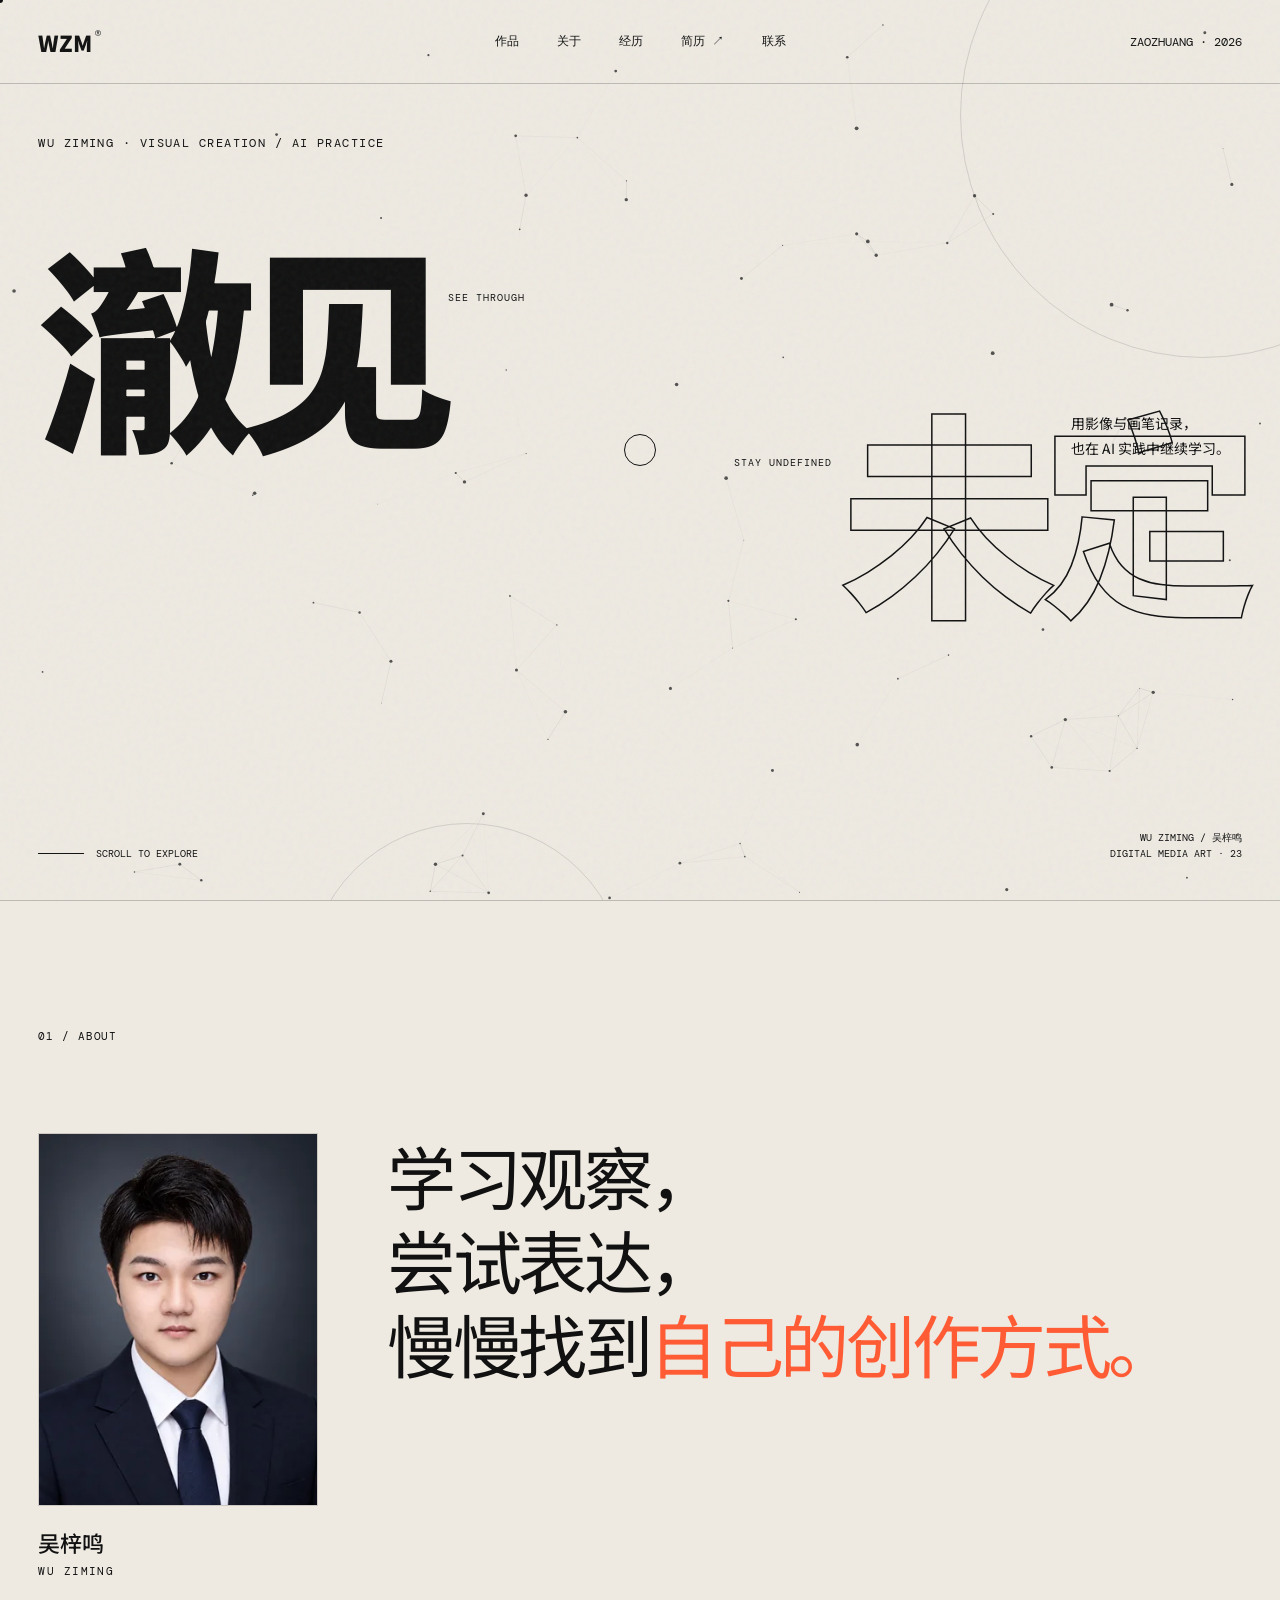
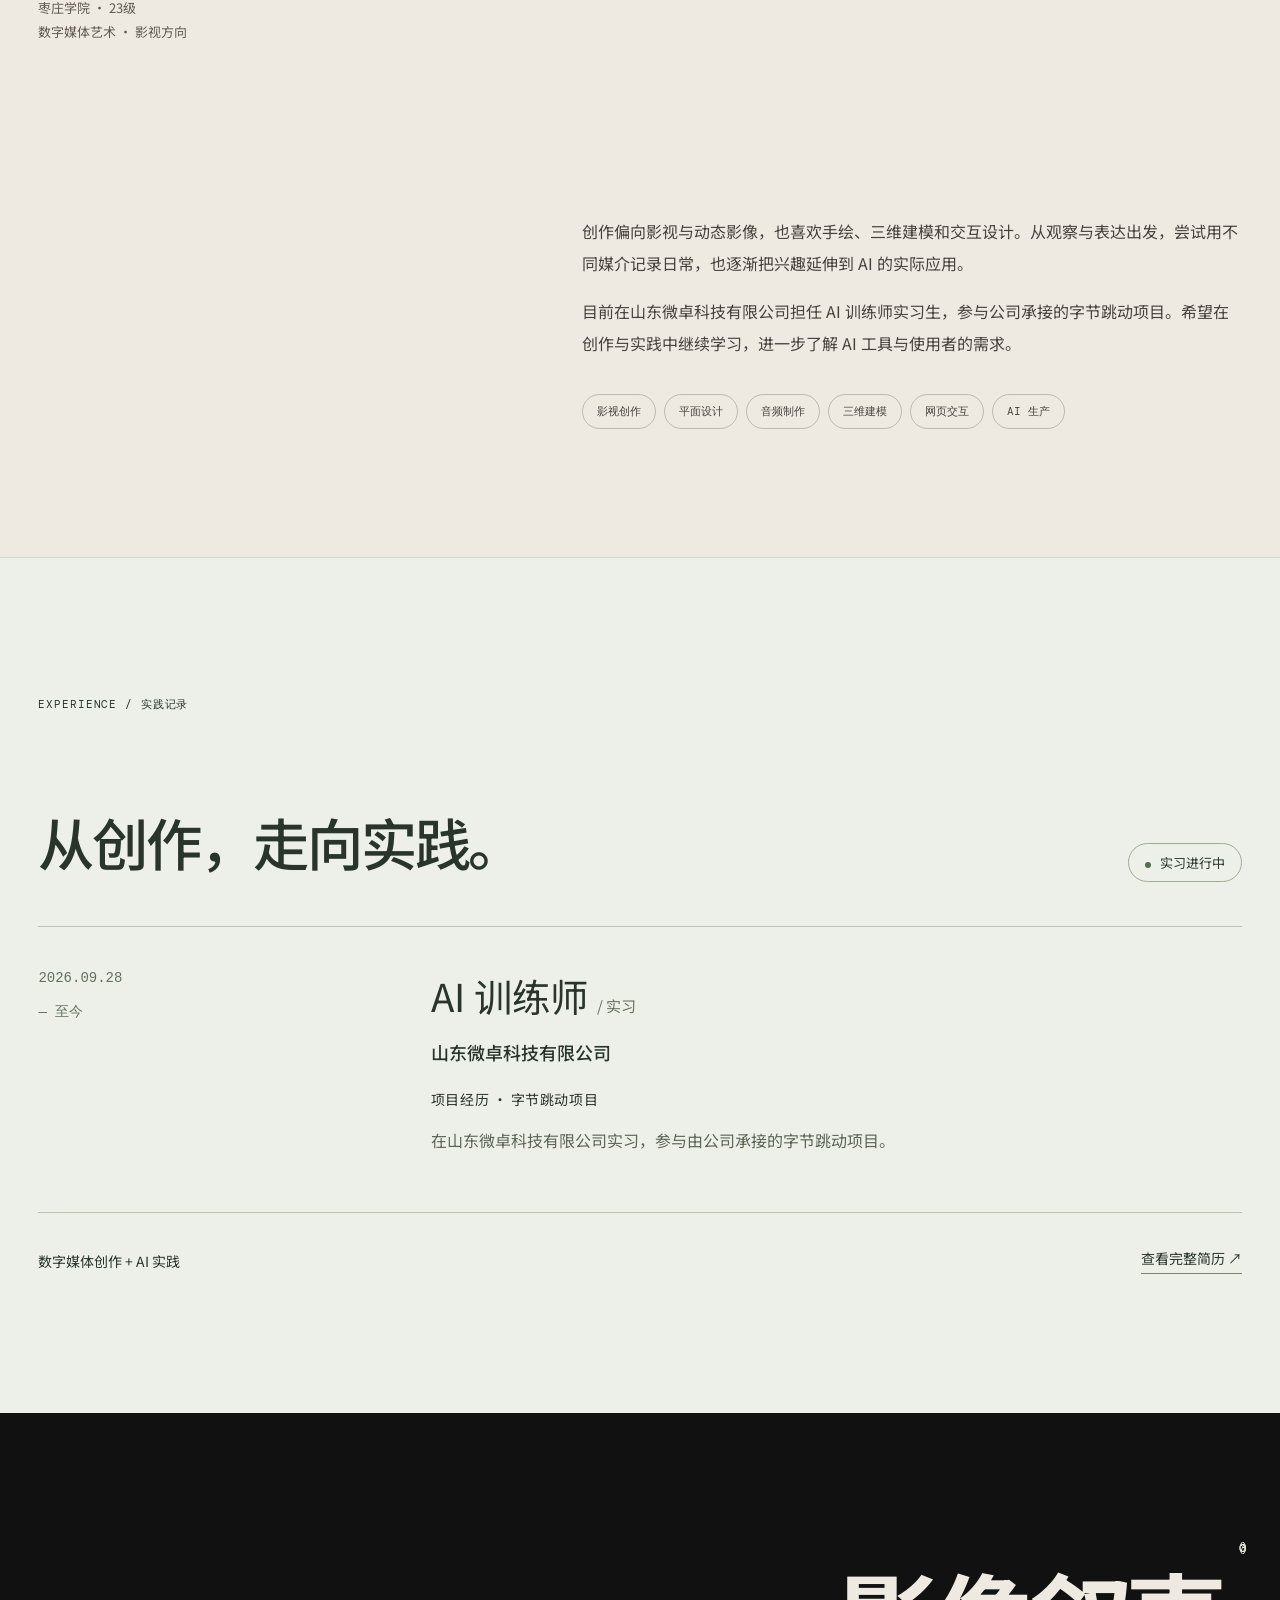
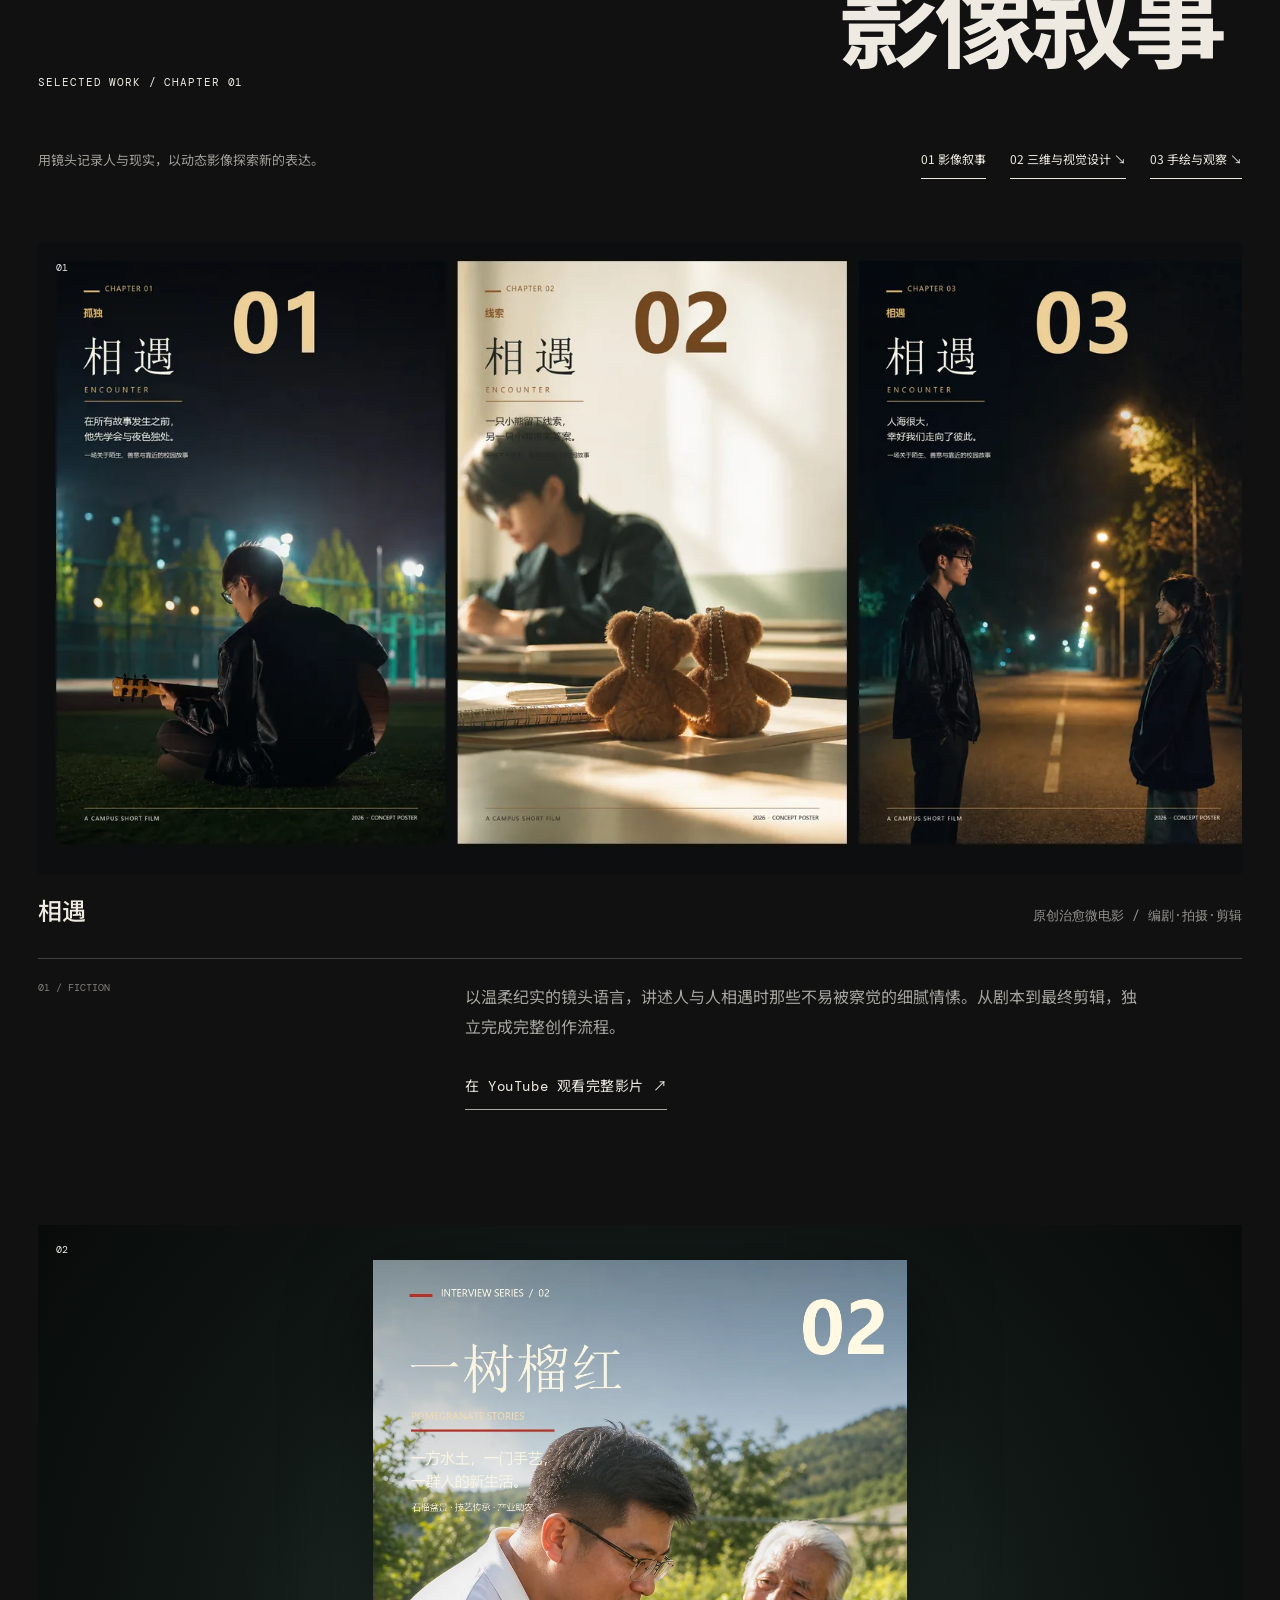
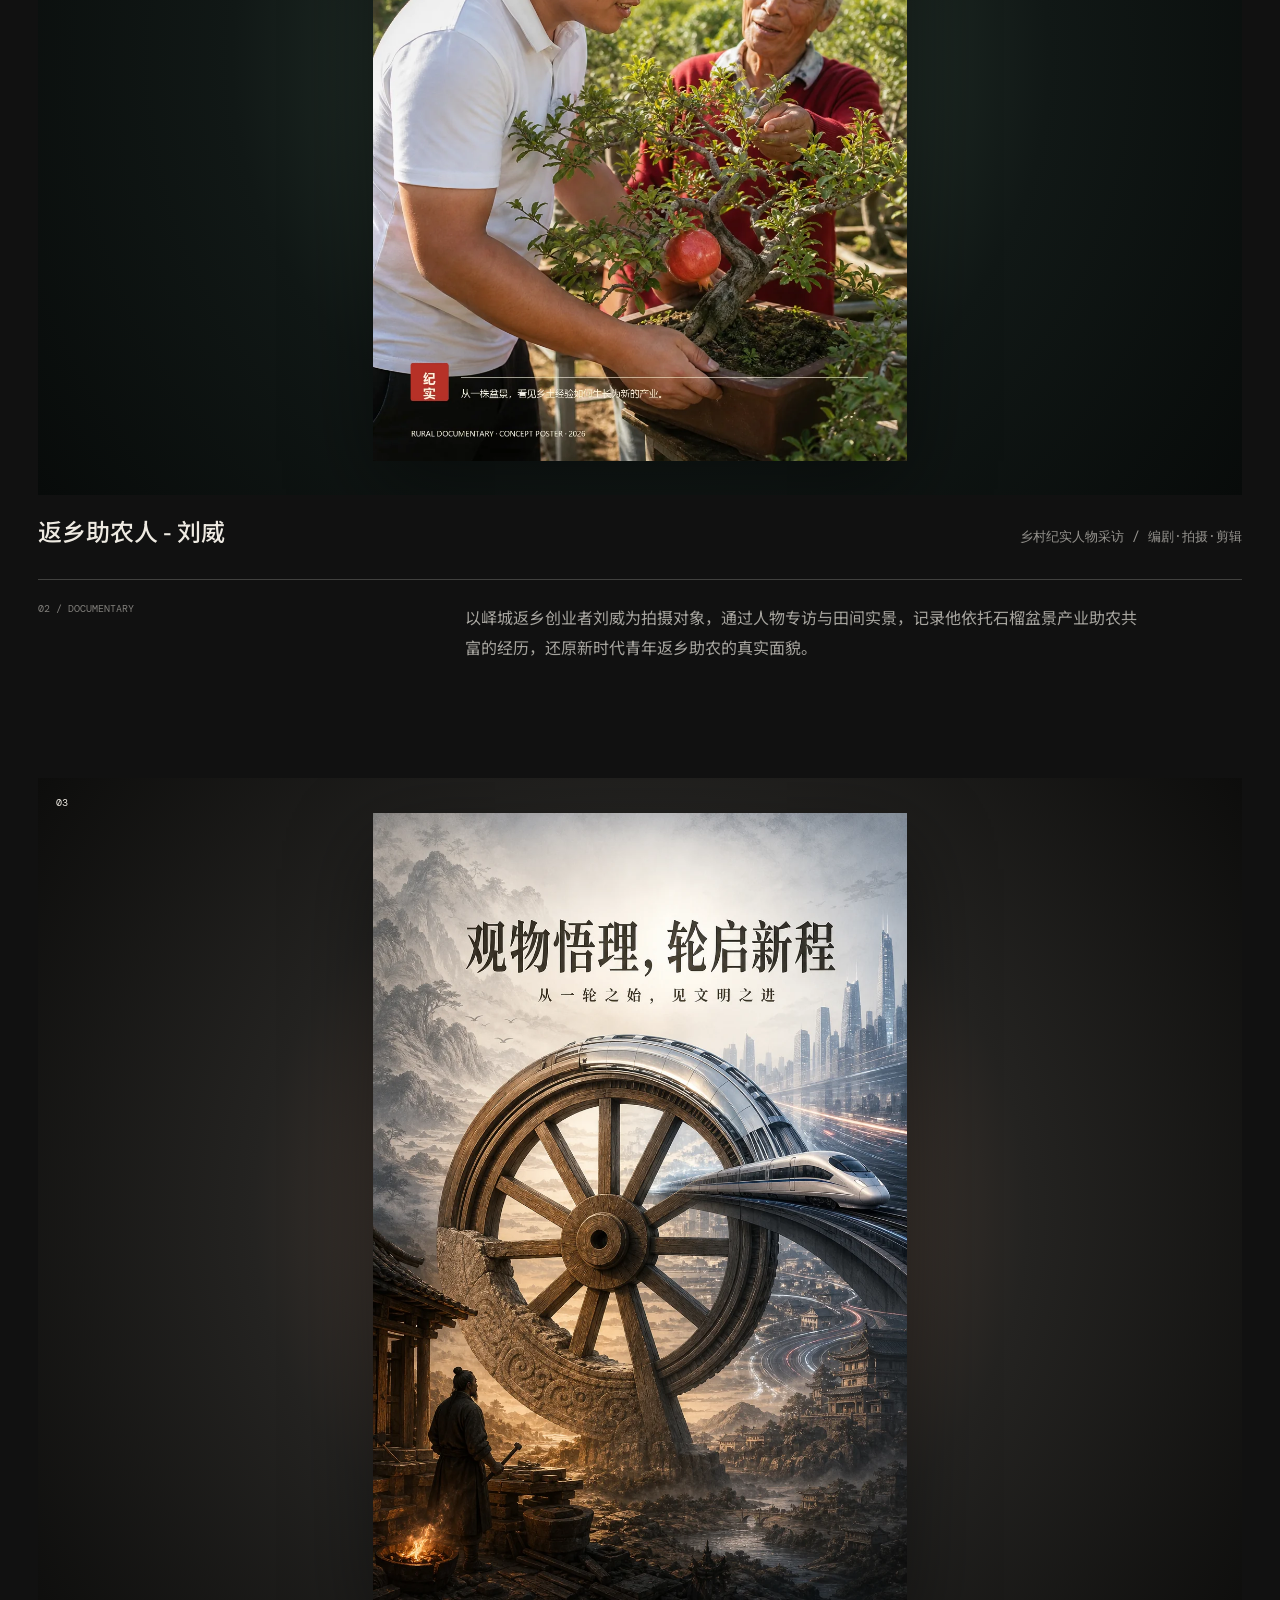
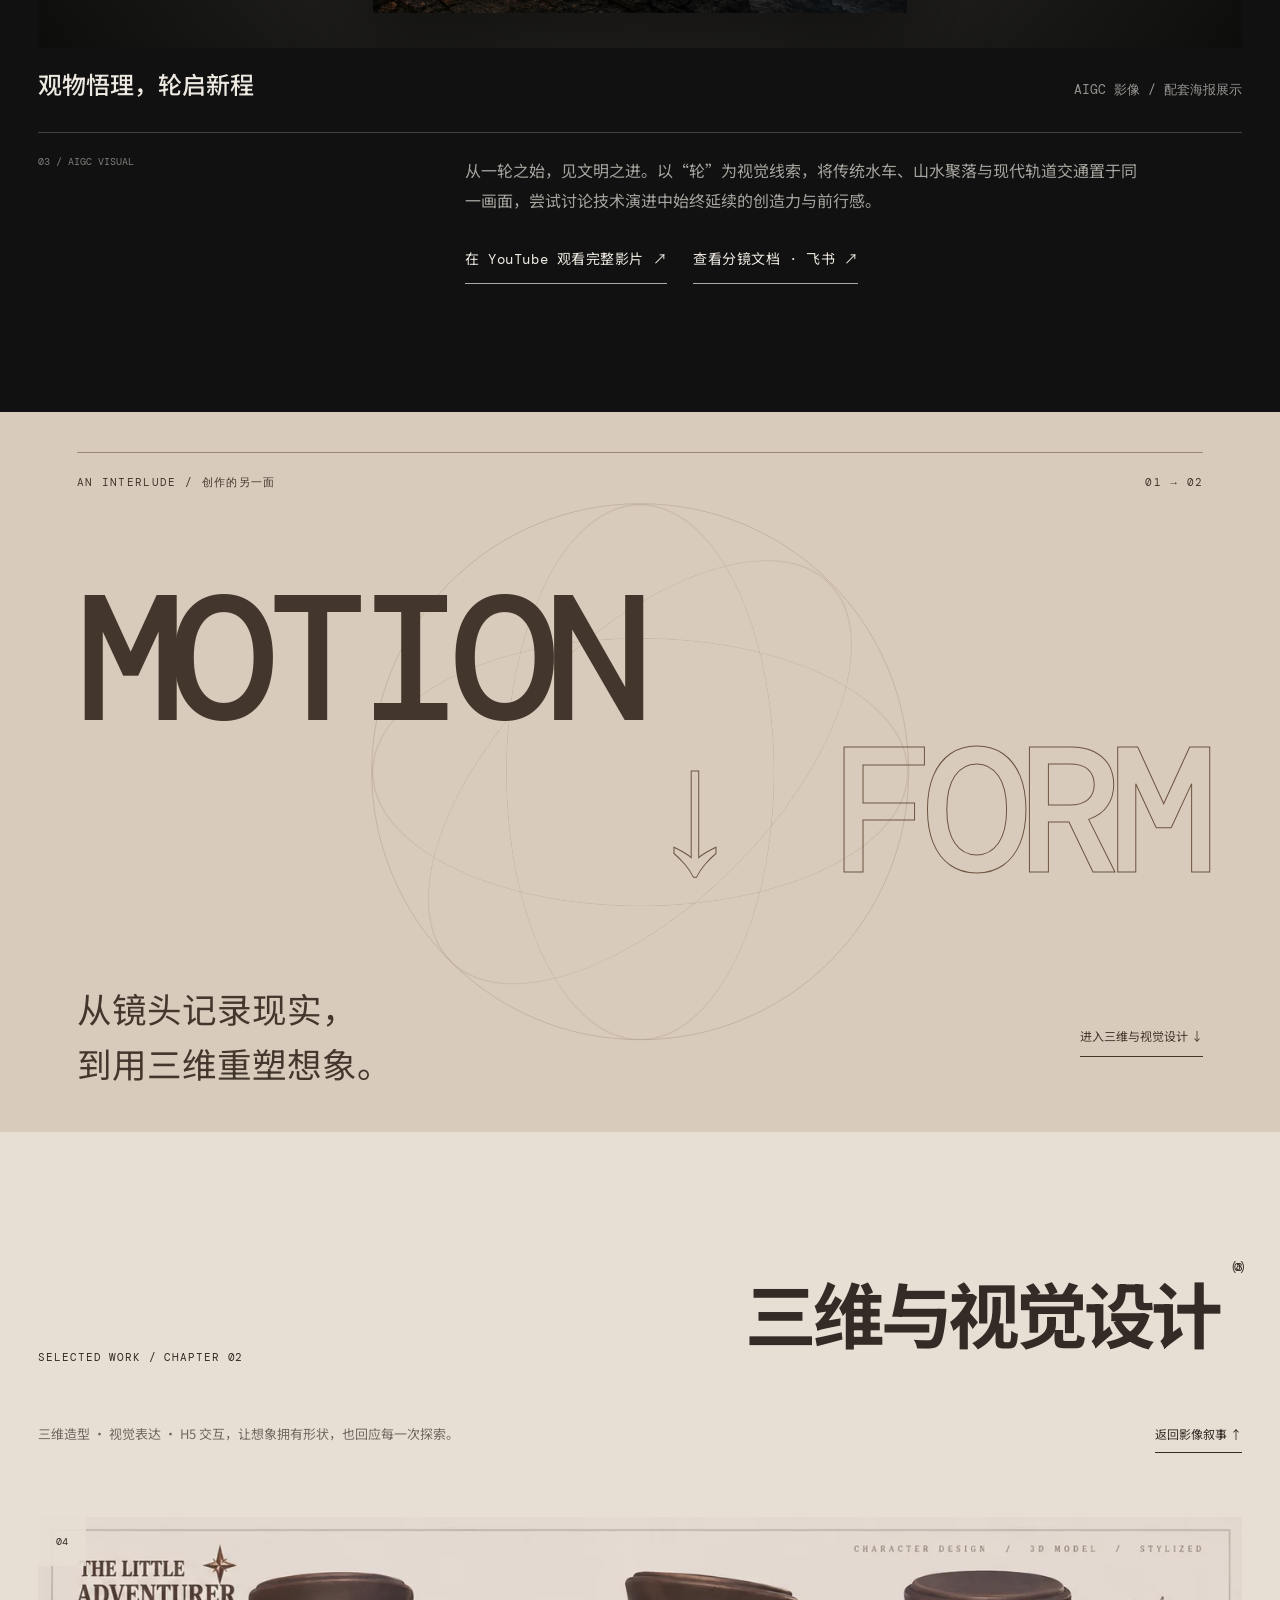
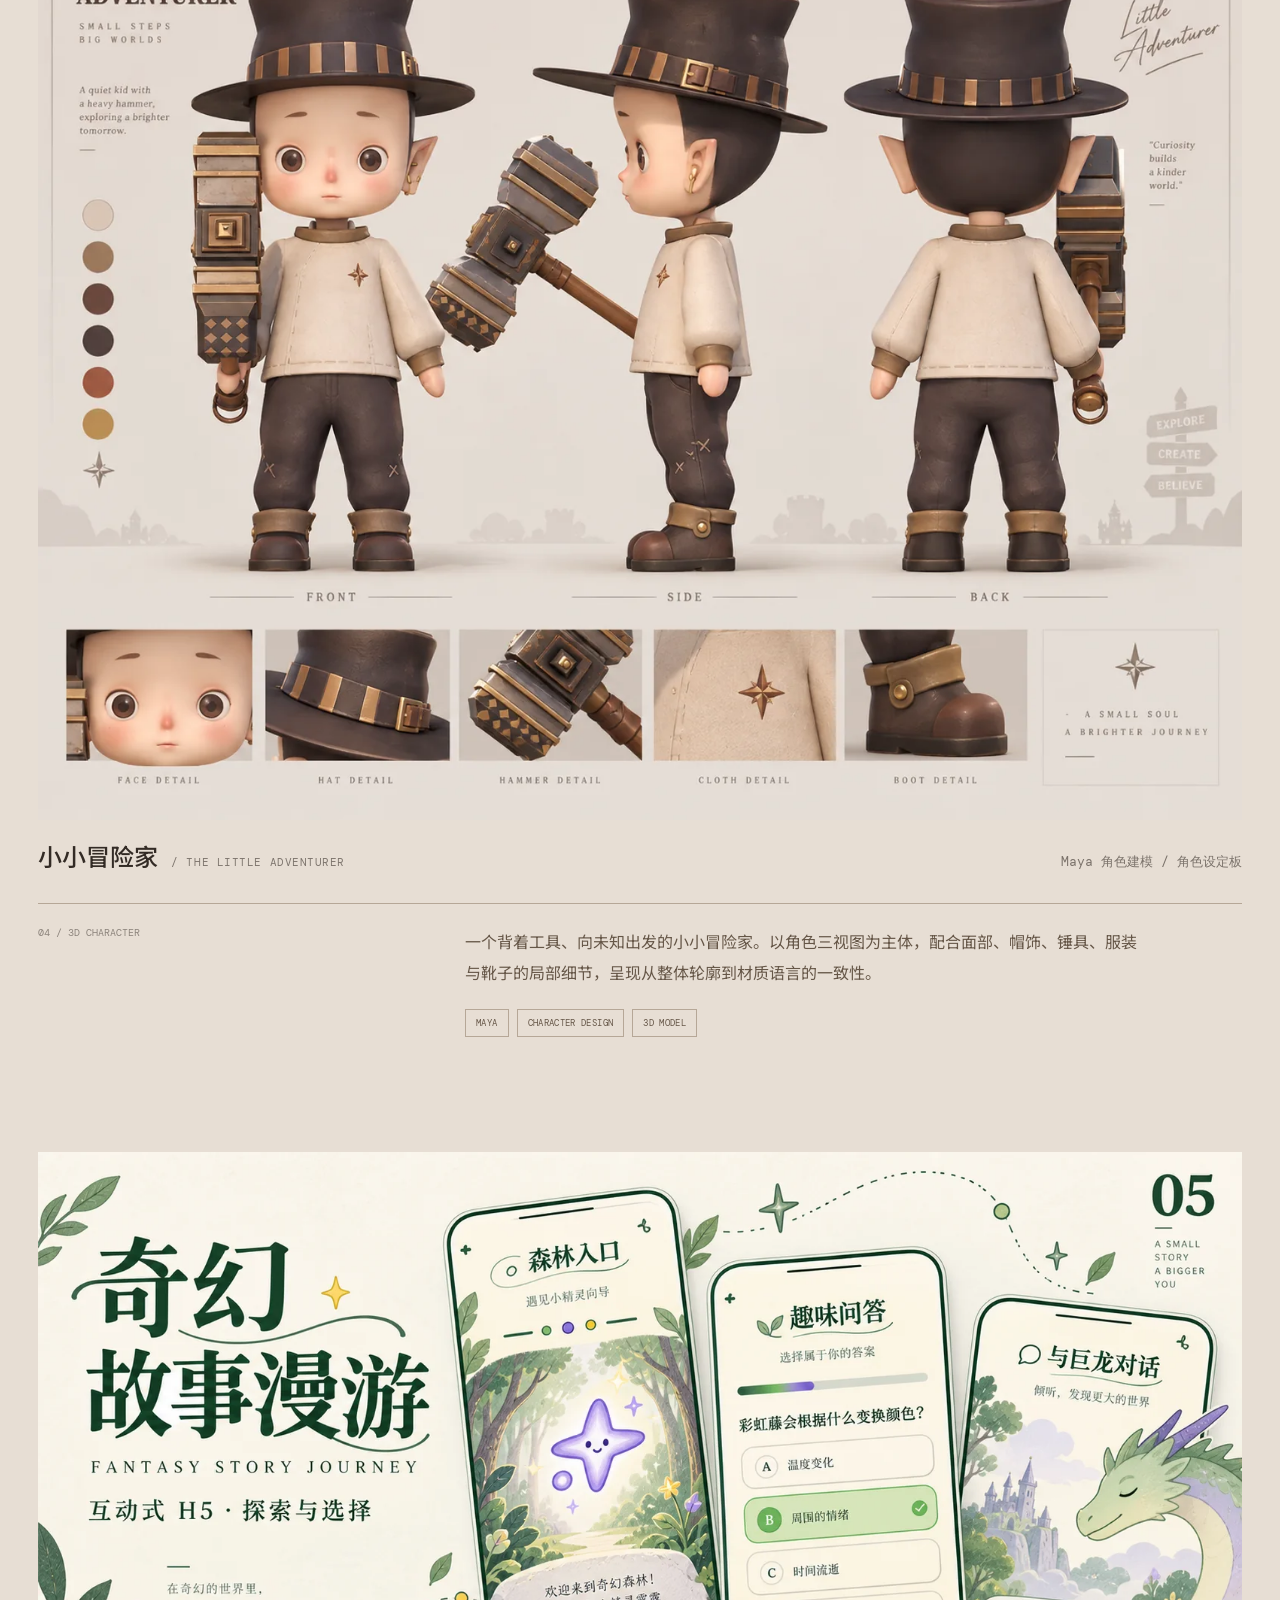
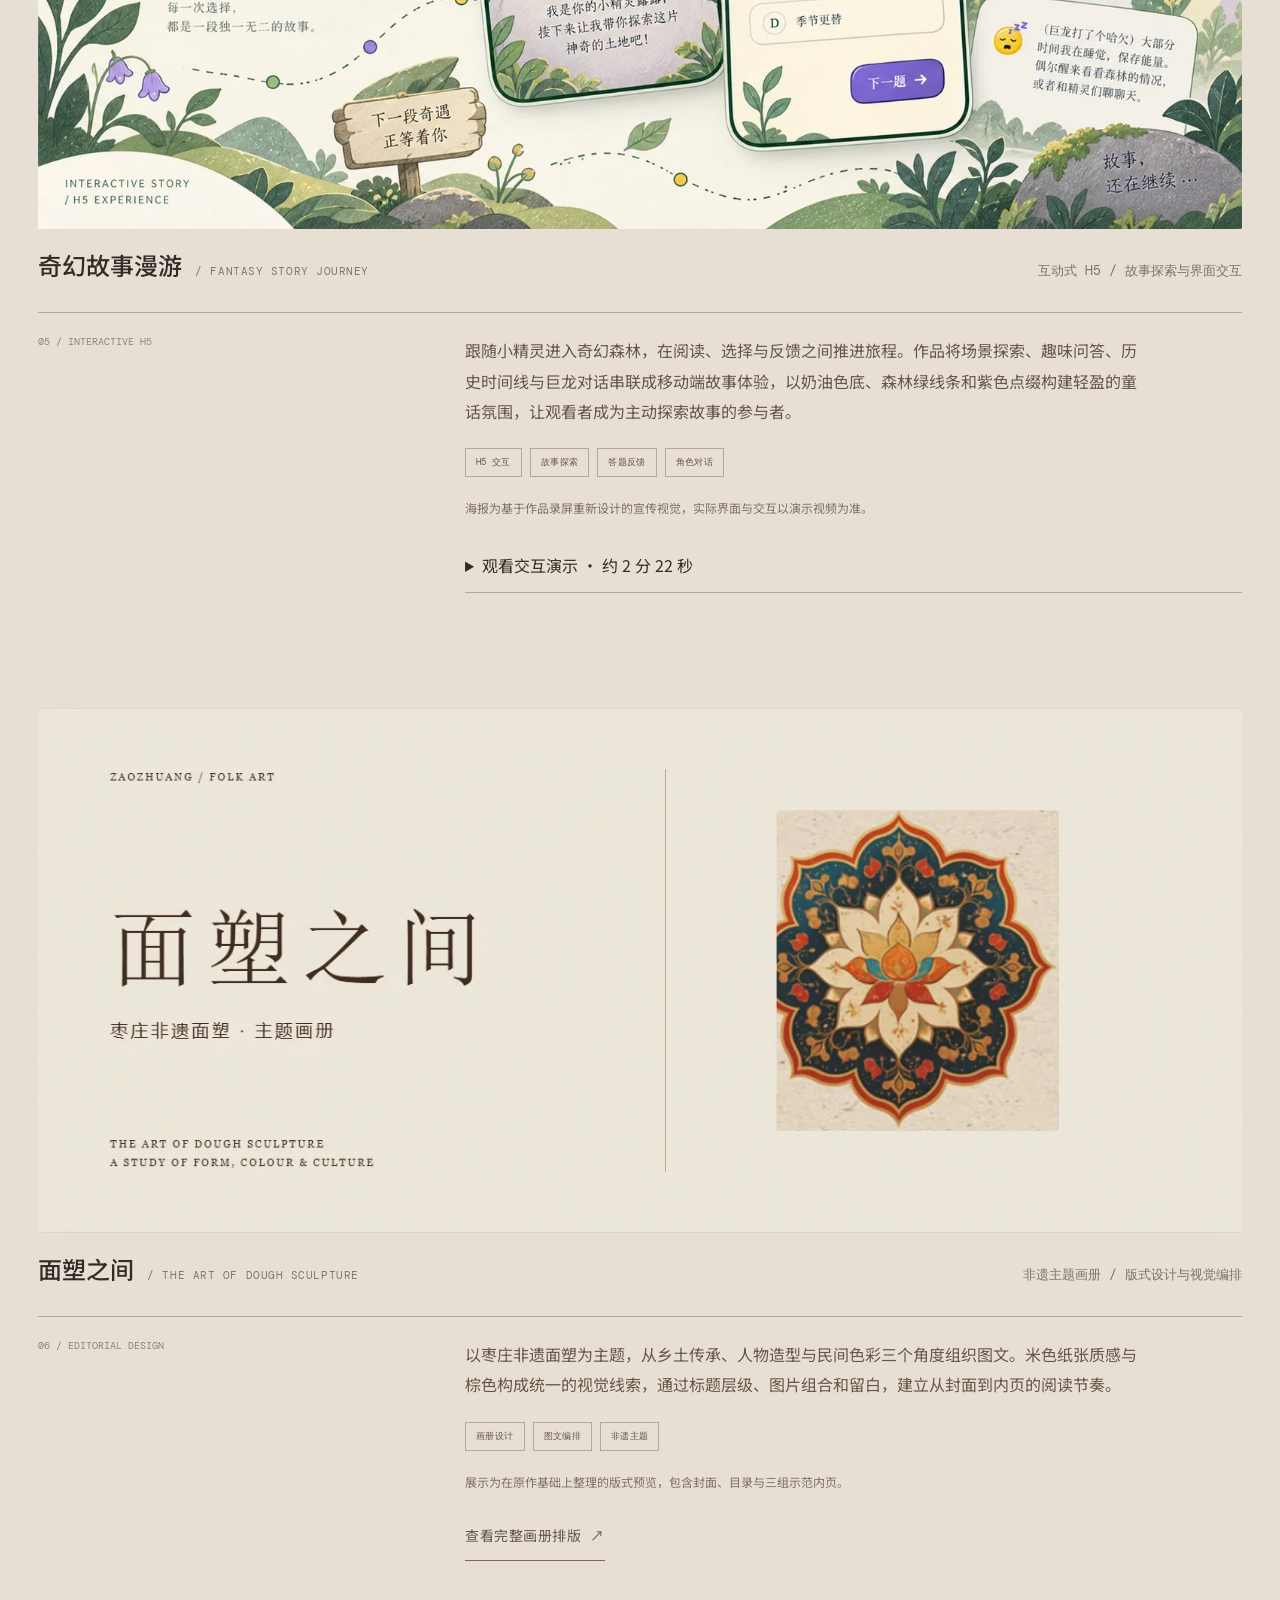
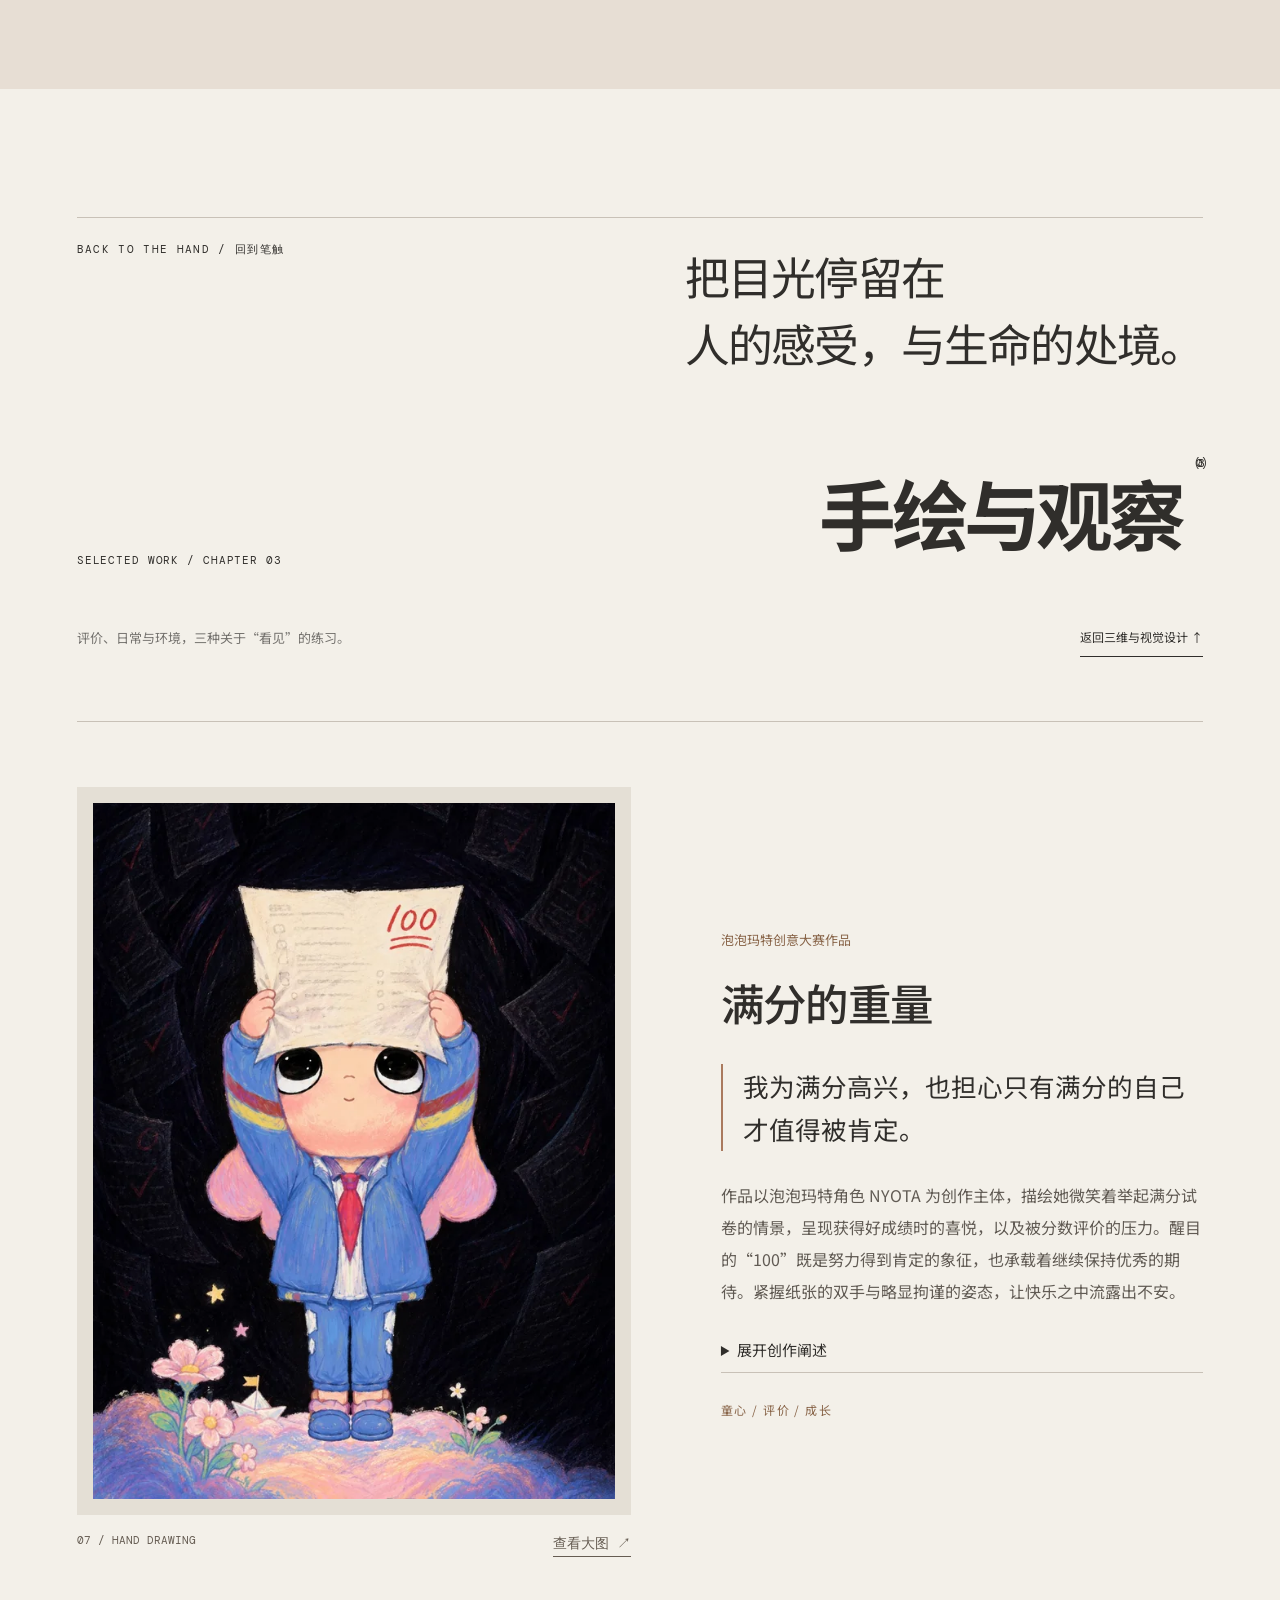
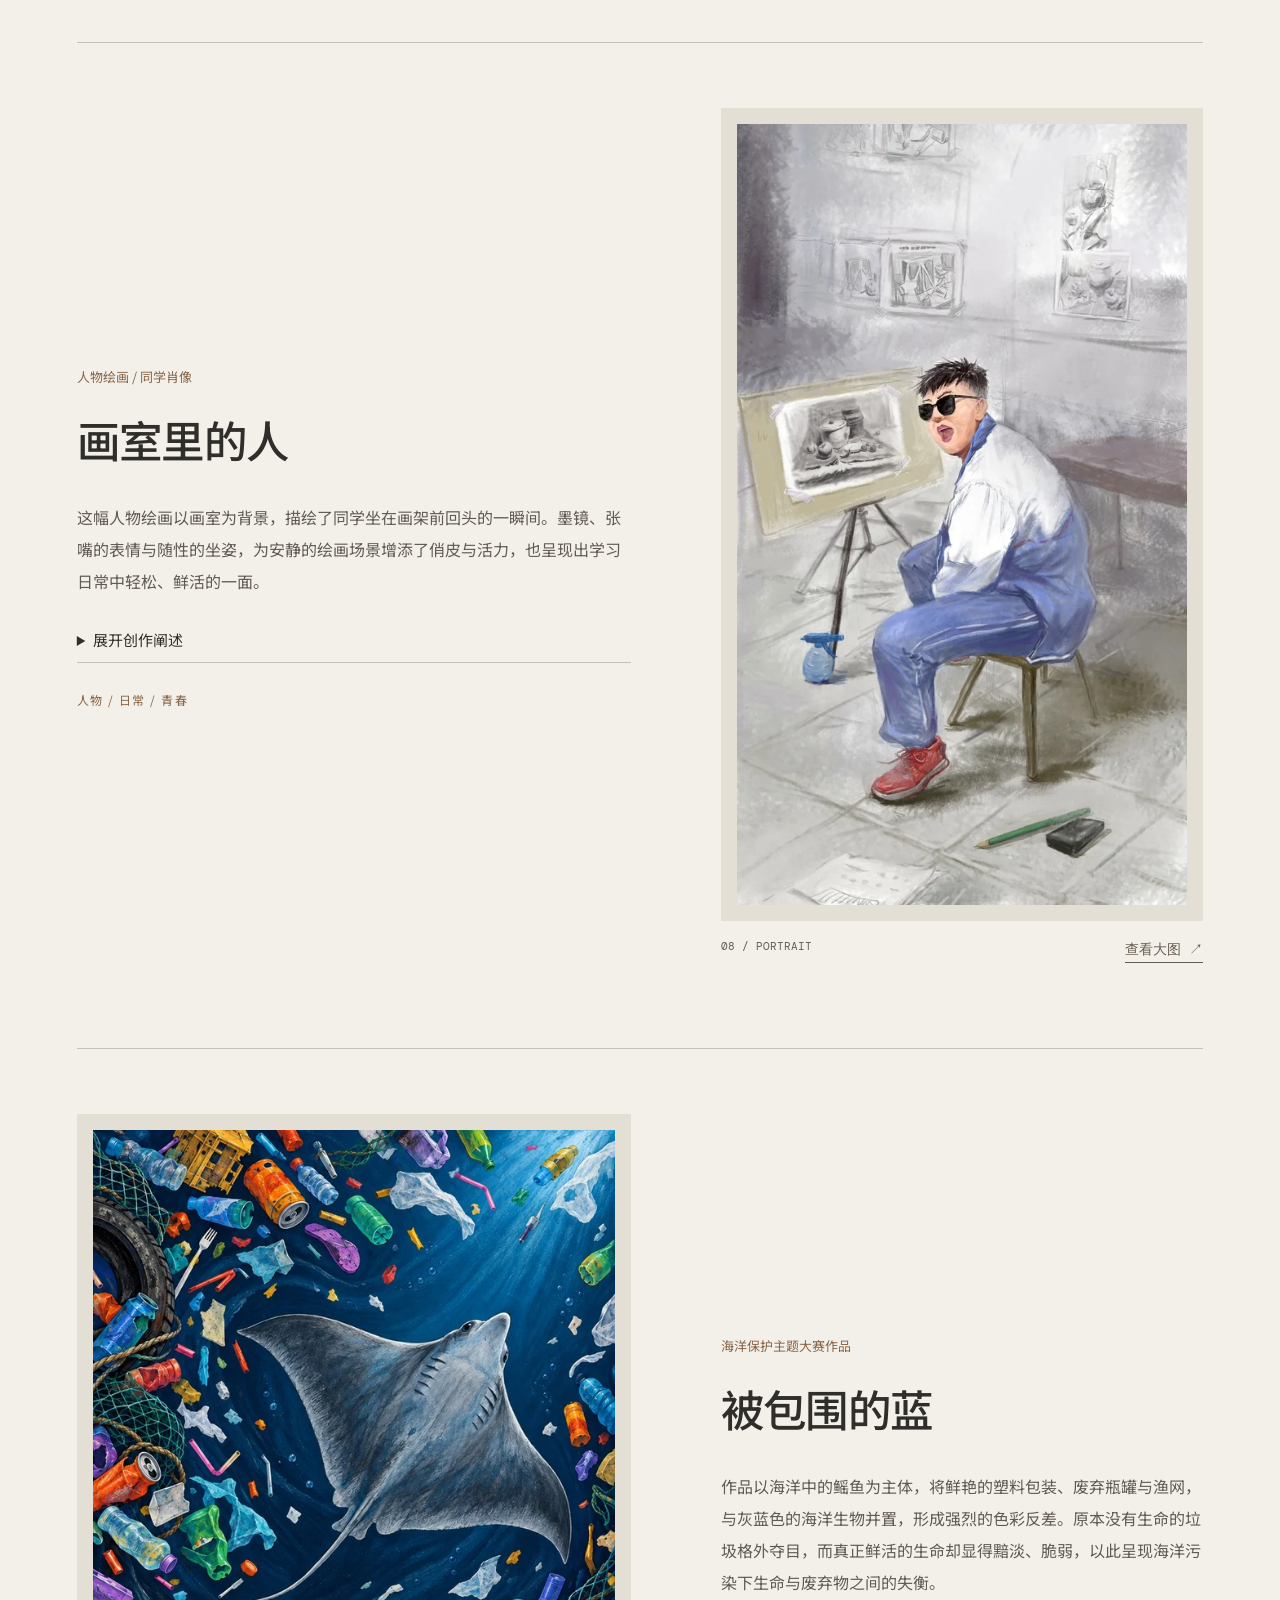
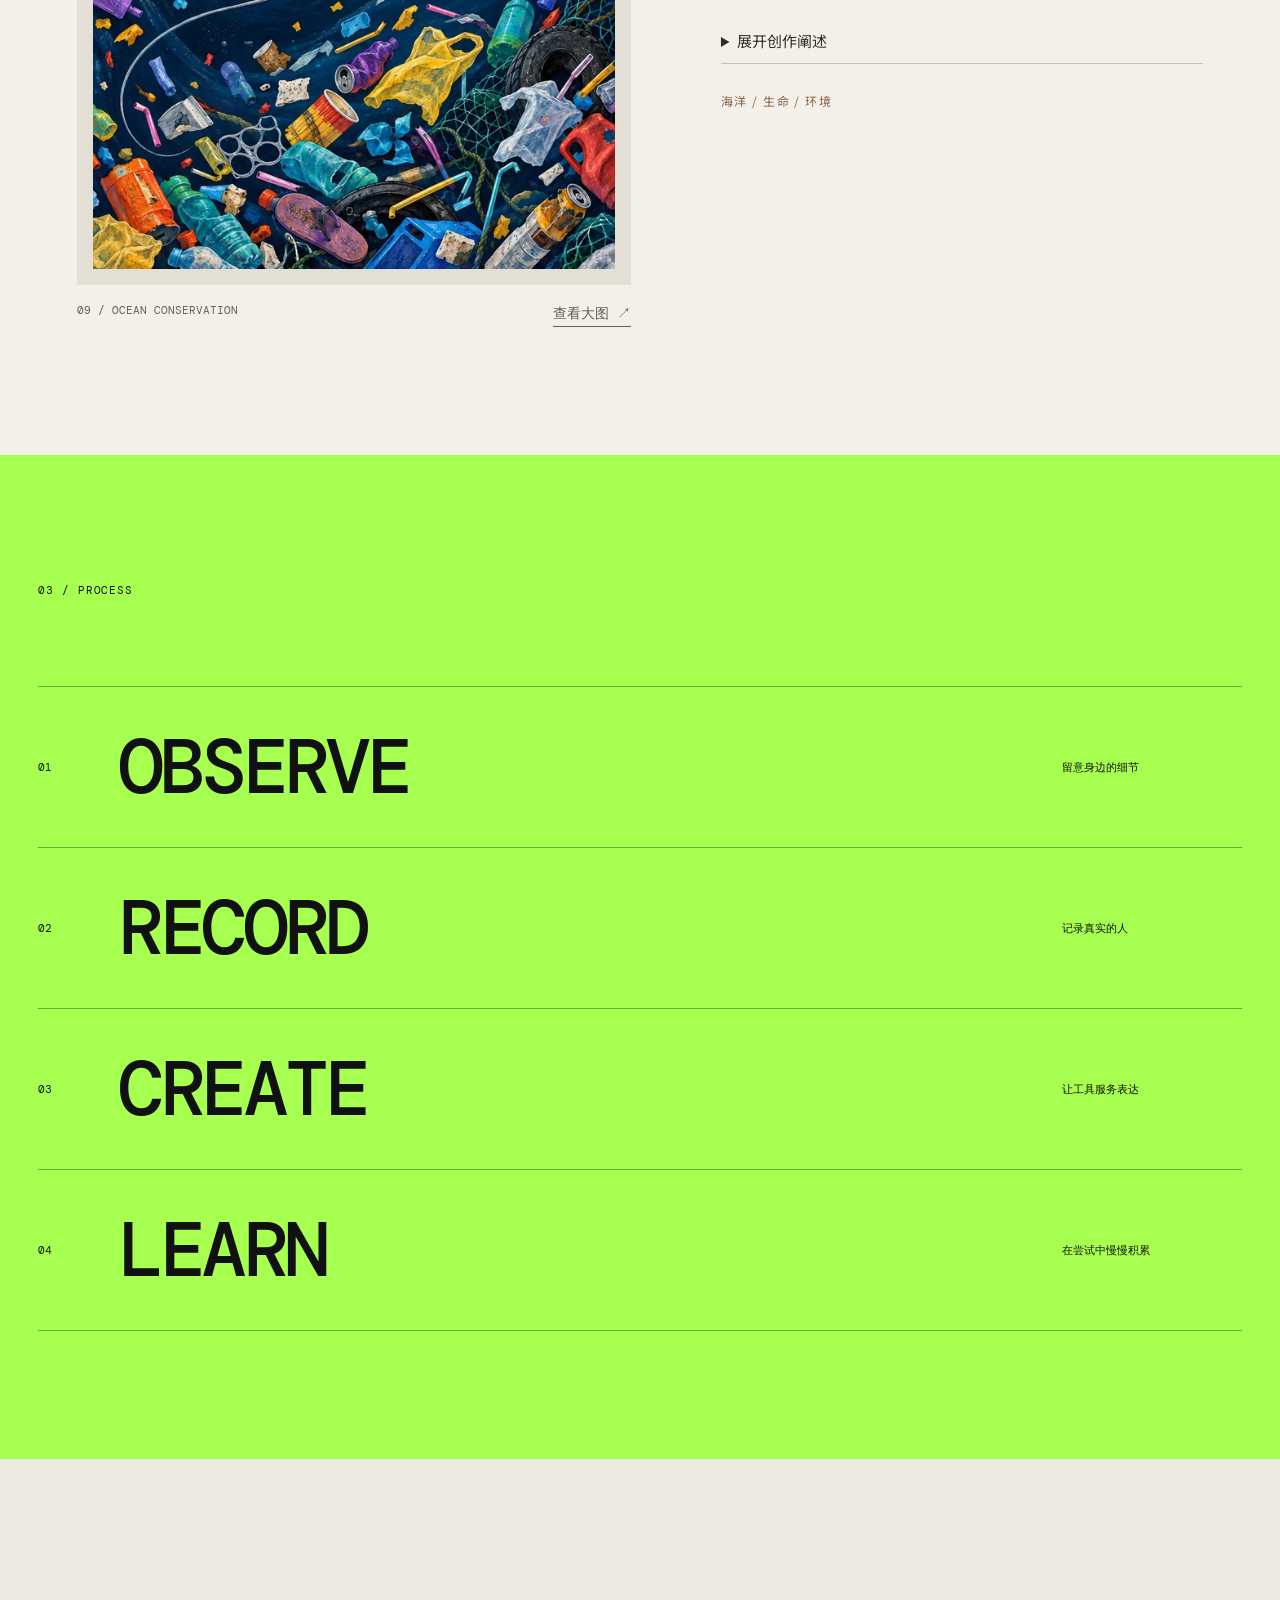
==== commit c63e1f8b: "Add AI trainer internship, refresh resume and optimize portfolio images" ====
--- a/index.html
+++ b/index.html
@@ -3,8 +3,8 @@
 <head>
   <meta charset="UTF-8" />
   <meta name="viewport" content="width=device-width, initial-scale=1.0" />
-  <meta name="description" content="吴梓鸣｜数字媒体艺术与AIGC影像个人作品集" />
-  <title>吴梓鸣 / 数字媒体艺术作品集</title>
+  <meta name="description" content="吴梓鸣｜数字媒体创作与 AI 实践。影像、三维、视觉设计与手绘作品；山东微卓科技有限公司 AI 训练师实习经历。" />
+  <title>吴梓鸣 / 数字媒体创作 · AI 实践</title>
   <link rel="preconnect" href="https://fonts.googleapis.com">
   <link rel="preconnect" href="https://fonts.gstatic.com" crossorigin>
   <link href="https://fonts.googleapis.com/css2?family=DM+Mono:wght@300;400;500&family=Noto+Sans+SC:wght@300;400;500;700;900&display=swap" rel="stylesheet">
@@ -20,6 +20,7 @@
     <nav>
       <a href="#work">作品</a>
       <a href="#about">关于</a>
+      <a href="#experience">经历</a>
       <a href="output/pdf/wu-ziming-resume.pdf" target="_blank" rel="noopener">简历 ↗</a>
       <a href="#contact">联系</a>
     </nav>
@@ -32,13 +33,13 @@
       <div class="orbit orbit-a"></div>
       <div class="orbit orbit-b"></div>
 
-      <div class="hero-kicker reveal">WU ZIMING · DIGITAL MEDIA ARTIST</div>
+      <div class="hero-kicker reveal">WU ZIMING · VISUAL CREATION / AI PRACTICE</div>
       <div class="hero-copy">
         <h1 aria-label="澈见，未定">
           <span class="line reveal"><i>澈见</i><em>SEE THROUGH</em></span>
           <span class="line outline reveal"><i>未定</i><em>STAY UNDEFINED</em></span>
         </h1>
-        <p class="hero-intro reveal">在日常中观察，<br>用影像与画笔记录一些感受。</p>
+        <p class="hero-intro reveal">用影像与画笔记录，<br>也在 AI 实践中继续学习。</p>
       </div>
 
       <div class="hero-bottom reveal">
@@ -51,12 +52,13 @@
       <div class="section-index">01 / ABOUT</div>
       <div class="manifesto-grid">
         <figure class="about-portrait">
-          <img src="assets/works/wu-ziming-portrait.png" alt="吴梓鸣个人肖像" width="1086" height="1448" loading="lazy" decoding="async" />
+          <img alt="吴梓鸣个人肖像" src="assets/optimized/wu-ziming-portrait-640.webp" srcset="assets/optimized/wu-ziming-portrait-320.webp 320w, assets/optimized/wu-ziming-portrait-640.webp 640w" sizes="(max-width: 800px) 150px, 280px" width="1086" height="1448" loading="lazy" decoding="async" />
           <figcaption><strong>吴梓鸣</strong><span>WU ZIMING</span><p>枣庄学院 · 23级<br>数字媒体艺术 · 影视方向</p></figcaption>
         </figure>
         <h2 class="reveal-text">学习观察，<br>尝试表达，<br>慢慢找到<strong>自己的创作方式。</strong></h2>
         <div class="bio">
-          <p>创作偏向影视与动态影像，也喜欢手绘、三维建模和交互设计。平时会留意身边的人和细小的情绪，尝试用不同的方式记录下来。目前正在学习 AIGC 相关工具，希望以后有机会从事用户策略运营，进一步了解人们如何使用这些工具。</p>
+          <p>创作偏向影视与动态影像，也喜欢手绘、三维建模和交互设计。从观察与表达出发，尝试用不同媒介记录日常，也逐渐把兴趣延伸到 AI 的实际应用。</p>
+          <p>目前在山东微卓科技有限公司担任 AI 训练师实习生，参与公司承接的字节跳动项目。希望在创作与实践中继续学习，进一步了解 AI 工具与使用者的需求。</p>
           <div class="skill-list">
             <span>影视创作</span><span>平面设计</span><span>音频制作</span><span>三维建模</span><span>网页交互</span><span>AI 生产</span>
           </div>
@@ -64,6 +66,15 @@
       </div>
     </section>
 
+    <section class="experience-section section-pad" id="experience" aria-labelledby="experience-title">
+      <div class="experience-heading"><div><p class="section-index">EXPERIENCE / 实践记录</p><h2 id="experience-title">从创作，走向实践。</h2></div><span class="experience-status">实习进行中</span></div>
+      <article class="experience-card">
+        <div class="experience-date"><time datetime="2026-09-28">2026.09.28</time><span>— 至今</span></div>
+        <div class="experience-detail"><p class="experience-role">AI 训练师 <span>/ 实习</span></p><h3>山东微卓科技有限公司</h3><p class="experience-project">项目经历 · 字节跳动项目</p><p class="experience-note">在山东微卓科技有限公司实习，参与由公司承接的字节跳动项目。</p></div>
+      </article>
+      <div class="experience-bottom"><p>数字媒体创作 + AI 实践</p><a href="output/pdf/wu-ziming-resume.pdf" target="_blank" rel="noopener">查看完整简历 ↗</a></div>
+    </section>
+
     <section class="work section-pad" id="work">
       <div class="section-heading">
         <div class="section-index">SELECTED WORK / CHAPTER 01</div>
@@ -74,7 +85,7 @@
       <div class="projects">
         <article class="project project-wide" data-color="#ff5c35">
           <a href="https://youtu.be/I3puXTD3BDI" class="project-visual poster-stage poster-wide" aria-label="在 YouTube 观看微电影《相遇》" target="_blank" rel="noopener noreferrer">
-            <img src="assets/works/xiangyu-triptych.png" alt="微电影《相遇》三张系列海报联排：孤独、线索、相遇" />
+            <img alt="微电影《相遇》三张系列海报联排：孤独、线索、相遇" src="assets/optimized/xiangyu-triptych-1584.webp" srcset="assets/optimized/xiangyu-triptych-640.webp 640w, assets/optimized/xiangyu-triptych-1584.webp 1584w" sizes="94vw" width="1584" height="832" loading="lazy" decoding="async" />
             <span class="project-no">01</span><span class="view">WATCH FILM ↗</span>
           </a>
           <div class="project-info"><h3>相遇</h3><p>原创治愈微电影 / 编剧·拍摄·剪辑</p></div>
@@ -83,7 +94,7 @@
 
         <article class="project project-wide" data-color="#a7ff4f">
           <a href="#project-liuwei" class="project-visual poster-stage poster-portrait" aria-label="查看作品《返乡助农人-刘威》">
-            <img src="assets/works/liuwei-poster.png" alt="乡村纪实短片《返乡助农人-刘威》一树榴红主题海报" />
+            <img alt="乡村纪实短片《返乡助农人-刘威》一树榴红主题海报" src="assets/optimized/liuwei-poster-1024.webp" srcset="assets/optimized/liuwei-poster-640.webp 640w, assets/optimized/liuwei-poster-1024.webp 1024w" sizes="94vw" width="1024" height="1536" loading="lazy" decoding="async" />
             <span class="project-no">02</span><span class="view">READ STORY ↓</span>
           </a>
           <div class="project-info"><h3>返乡助农人 - 刘威</h3><p>乡村纪实人物采访 / 编剧·拍摄·剪辑</p></div>
@@ -92,7 +103,7 @@
 
         <article class="project project-wide" data-color="#c79054">
           <a href="https://youtu.be/gReZubTx-w0" target="_blank" rel="noopener noreferrer" class="project-visual poster-stage poster-portrait poster-guanwu" aria-label="在 YouTube 观看作品《观物悟理，轮启新程》">
-            <img src="assets/works/guanwu-wuli-poster.png" alt="AIGC 概念视觉海报《观物悟理，轮启新程》：古代水车与现代高铁交汇" />
+            <img alt="AIGC 概念视觉海报《观物悟理，轮启新程》：古代水车与现代高铁交汇" src="assets/optimized/guanwu-wuli-poster-1024.webp" srcset="assets/optimized/guanwu-wuli-poster-640.webp 640w, assets/optimized/guanwu-wuli-poster-1024.webp 1024w" sizes="94vw" width="1024" height="1536" loading="lazy" decoding="async" />
             <span class="project-no">03</span><span class="view">WATCH FILM ↗</span>
           </a>
           <div class="project-info"><h3>观物悟理，轮启新程</h3><p>AIGC 影像 / 配套海报展示</p></div>
@@ -115,7 +126,7 @@
       <div class="projects">
         <article class="project project-wide project-model" data-color="#b18a63">
           <a href="#project-adventurer" class="project-visual model-stage" aria-label="查看 Maya 角色建模作品《小小冒险家》">
-            <img src="assets/works/little-adventurer-maya.png" alt="Maya 角色建模作品《小小冒险家》设定板，包含正面、侧面、背面与局部细节" />
+            <img alt="Maya 角色建模作品《小小冒险家》设定板，包含正面、侧面、背面与局部细节" src="assets/optimized/little-adventurer-maya-1448.webp" srcset="assets/optimized/little-adventurer-maya-640.webp 640w, assets/optimized/little-adventurer-maya-1448.webp 1448w" sizes="94vw" width="1448" height="1086" loading="lazy" decoding="async" />
             <span class="project-no">04</span><span class="view">CHARACTER SHEET ↓</span>
           </a>
           <div class="project-info"><h3>小小冒险家 <em>/ THE LITTLE ADVENTURER</em></h3><p>Maya 角色建模 / 角色设定板</p></div>
@@ -123,7 +134,7 @@
         </article>
         <article class="project project-wide project-h5">
           <a class="project-visual model-stage" href="#project-fantasy" aria-label="查看奇幻故事漫游 H5 项目介绍与演示">
-            <img src="assets/works/fantasy-h5-poster.png" alt="奇幻故事漫游横版宣传海报：森林入口、趣味问答与巨龙对话" loading="lazy" width="1672" height="941" />
+            <img alt="奇幻故事漫游横版宣传海报：森林入口、趣味问答与巨龙对话" src="assets/optimized/fantasy-h5-poster-1600.webp" srcset="assets/optimized/fantasy-h5-poster-640.webp 640w, assets/optimized/fantasy-h5-poster-1600.webp 1600w" sizes="94vw" width="1672" height="941" loading="lazy" decoding="async" />
             <span class="view">EXPLORE THE STORY ↓</span>
           </a>
           <div class="project-info"><h3>奇幻故事漫游 <em>/ FANTASY STORY JOURNEY</em></h3><p>互动式 H5 / 故事探索与界面交互</p></div>
@@ -136,7 +147,7 @@
         </article>
         <article class="project project-wide project-editorial">
           <a class="project-visual model-stage" href="output/editorial-preview/index.html" target="_blank" rel="noopener" aria-label="新标签页查看面塑之间画册排版">
-            <img src="assets/works/dough-editorial-cover.png" alt="面塑之间画册封面，米色纸感底与传统莲花纹样" loading="lazy" />
+            <img alt="面塑之间画册封面，米色纸感底与传统莲花纹样" src="assets/optimized/dough-editorial-cover-1296.webp" srcset="assets/optimized/dough-editorial-cover-640.webp 640w, assets/optimized/dough-editorial-cover-1296.webp 1296w" sizes="94vw" width="1296" height="565" loading="lazy" decoding="async" />
             <span class="view">VIEW EDITORIAL ↗</span>
           </a>
           <div class="project-info"><h3>面塑之间 <em>/ THE ART OF DOUGH SCULPTURE</em></h3><p>非遗主题画册 / 版式设计与视觉编排</p></div>
@@ -151,17 +162,17 @@
       <div class="chapter-intro"><p>评价、日常与环境，三种关于“看见”的练习。</p><a href="#design">返回三维与视觉设计 ↑</a></div>
 
       <article class="drawing-piece" aria-labelledby="drawing-score">
-        <figure><a class="drawing-image" href="assets/works/weight-of-perfection.jpg" target="_blank" rel="noopener" aria-label="新标签页查看满分的重量大图"><img src="assets/works/weight-of-perfection.jpg" alt="泡泡玛特角色 NYOTA 微笑着举起100分试卷，脚下花朵与纸船和周围暗色试卷形成对照" width="1086" height="1448" loading="lazy" decoding="async" /></a><figcaption>07 / HAND DRAWING <a href="assets/works/weight-of-perfection.jpg" target="_blank" rel="noopener">查看大图 ↗</a></figcaption></figure>
+        <figure><a class="drawing-image" href="assets/works/weight-of-perfection.jpg" target="_blank" rel="noopener" aria-label="新标签页查看满分的重量大图"><img alt="泡泡玛特角色 NYOTA 微笑着举起100分试卷，脚下花朵与纸船和周围暗色试卷形成对照" src="assets/optimized/weight-of-perfection-1086.webp" srcset="assets/optimized/weight-of-perfection-640.webp 640w, assets/optimized/weight-of-perfection-1086.webp 1086w" sizes="(max-width: 800px) 90vw, 48vw" width="1086" height="1448" loading="lazy" decoding="async" /></a><figcaption>07 / HAND DRAWING <a href="assets/works/weight-of-perfection.jpg" target="_blank" rel="noopener">查看大图 ↗</a></figcaption></figure>
         <div class="drawing-copy"><p class="drawing-category">泡泡玛特创意大赛作品</p><h3 id="drawing-score">满分的重量</h3><blockquote>我为满分高兴，也担心只有满分的自己才值得被肯定。</blockquote><p>作品以泡泡玛特角色 NYOTA 为创作主体，描绘她微笑着举起满分试卷的情景，呈现获得好成绩时的喜悦，以及被分数评价的压力。醒目的“100”既是努力得到肯定的象征，也承载着继续保持优秀的期待。紧握纸张的双手与略显拘谨的姿态，让快乐之中流露出不安。</p><details><summary>展开创作阐述</summary><p>我将 NYOTA 置于校园成绩评价的情境中，以她举起试卷的动作承载孩子渴望被肯定的心情。画面以明亮柔和的 NYOTA、花朵和纸船，与暗色背景中隐约浮现的试卷、批改痕迹形成对比。脚下的花园象征童心与成长的可能，周围收拢的暗色线条则暗示外界评价带来的束缚。我希望通过这种并存的情绪，引发对单一分数评价的思考：在关注成绩的同时，也看见孩子的感受、努力与独特价值。</p></details><div class="drawing-tags">童心 / 评价 / 成长</div></div>
       </article>
 
       <article class="drawing-piece drawing-reverse" aria-labelledby="drawing-studio">
-        <figure><a class="drawing-image" href="assets/works/studio-self-portrait.jpg" target="_blank" rel="noopener" aria-label="新标签页查看画室里的人大图"><img src="assets/works/studio-self-portrait.jpg" alt="穿蓝白校服、红色球鞋的同学戴着墨镜，坐在画架前回头，画室内散落着绘画工具" width="1269" height="2200" loading="lazy" decoding="async" /></a><figcaption>08 / PORTRAIT <a href="assets/works/studio-self-portrait.jpg" target="_blank" rel="noopener">查看大图 ↗</a></figcaption></figure>
+        <figure><a class="drawing-image" href="assets/works/studio-self-portrait.jpg" target="_blank" rel="noopener" aria-label="新标签页查看画室里的人大图"><img alt="穿蓝白校服、红色球鞋的同学戴着墨镜，坐在画架前回头，画室内散落着绘画工具" src="assets/optimized/studio-self-portrait-1269.webp" srcset="assets/optimized/studio-self-portrait-640.webp 640w, assets/optimized/studio-self-portrait-1269.webp 1269w" sizes="(max-width: 800px) 90vw, 48vw" width="1269" height="2200" loading="lazy" decoding="async" /></a><figcaption>08 / PORTRAIT <a href="assets/works/studio-self-portrait.jpg" target="_blank" rel="noopener">查看大图 ↗</a></figcaption></figure>
         <div class="drawing-copy"><p class="drawing-category">人物绘画 / 同学肖像</p><h3 id="drawing-studio">画室里的人</h3><p>这幅人物绘画以画室为背景，描绘了同学坐在画架前回头的一瞬间。墨镜、张嘴的表情与随性的坐姿，为安静的绘画场景增添了俏皮与活力，也呈现出学习日常中轻松、鲜活的一面。</p><details><summary>展开创作阐述</summary><p>画面以灰色调概括周围环境，通过蓝白校服、红色球鞋与面部暖色突出人物。墙上的习作、画架上的静物素描，以及散落的铅笔和橡皮，共同构成与绘画相伴的日常空间。我希望通过这幅作品，在记录同学外貌的同时，留下学习绘画时的生活状态与青春个性。</p></details><div class="drawing-tags">人物 / 日常 / 青春</div></div>
       </article>
 
       <article class="drawing-piece" aria-labelledby="drawing-ocean">
-        <figure><a class="drawing-image" href="assets/works/surrounded-blue.jpg" target="_blank" rel="noopener" aria-label="新标签页查看被包围的蓝大图"><img src="assets/works/surrounded-blue.jpg" alt="灰蓝色鳐鱼被旋涡中的彩色塑料包装、瓶罐与渔网围困" width="1557" height="2200" loading="lazy" decoding="async" /></a><figcaption>09 / OCEAN CONSERVATION <a href="assets/works/surrounded-blue.jpg" target="_blank" rel="noopener">查看大图 ↗</a></figcaption></figure>
+        <figure><a class="drawing-image" href="assets/works/surrounded-blue.jpg" target="_blank" rel="noopener" aria-label="新标签页查看被包围的蓝大图"><img alt="灰蓝色鳐鱼被旋涡中的彩色塑料包装、瓶罐与渔网围困" src="assets/optimized/surrounded-blue-1557.webp" srcset="assets/optimized/surrounded-blue-640.webp 640w, assets/optimized/surrounded-blue-1557.webp 1557w" sizes="(max-width: 800px) 90vw, 48vw" width="1557" height="2200" loading="lazy" decoding="async" /></a><figcaption>09 / OCEAN CONSERVATION <a href="assets/works/surrounded-blue.jpg" target="_blank" rel="noopener">查看大图 ↗</a></figcaption></figure>
         <div class="drawing-copy"><p class="drawing-category">海洋保护主题大赛作品</p><h3 id="drawing-ocean">被包围的蓝</h3><p>作品以海洋中的鳐鱼为主体，将鲜艳的塑料包装、废弃瓶罐与渔网，与灰蓝色的海洋生物并置，形成强烈的色彩反差。原本没有生命的垃圾格外夺目，而真正鲜活的生命却显得黯淡、脆弱，以此呈现海洋污染下生命与废弃物之间的失衡。</p><details><summary>展开创作阐述</summary><p>画面中的垃圾沿旋涡状水流聚集，形成包围之势，象征海洋动物的生存空间不断受到挤压。我希望观众在被鲜艳色彩吸引后，进一步注意到被垃圾围困的生命，思考日常丢弃行为与海洋环境的联系，关注并保护海洋动物及其栖息地。</p></details><div class="drawing-tags">海洋 / 生命 / 环境</div></div>
       </article>
     </section>
--- a/style.css
+++ b/style.css
@@ -74,3 +74,9 @@
 a:focus-visible{outline:2px solid #ad7850;outline-offset:6px}#work,#design{scroll-margin-top:24px}
 @media(max-width:800px){.chapter-intro{display:block;margin:0 0 35px}.chapter-intro nav{margin-top:18px;flex-wrap:wrap;gap:16px}.chapter-intro>a{display:inline-block;margin-top:16px}.chapter-transition{min-height:65svh;padding:30px 6vw;gap:60px}.transition-top{font-size:9px}.transition-bottom{align-items:flex-start;flex-direction:column}.transition-ring{width:80vw;height:80vw}.design-work .project:last-child{margin-bottom:0}.nav{grid-template-columns:auto 1fr}.nav nav{display:flex;justify-content:flex-end;gap:18px}.nav-meta{display:none}}
 @media(max-width:800px){.poster-stage,.project-visual.poster-stage{height:auto;min-height:0}.poster-portrait,.project-visual.poster-portrait{height:138vw}.poster-portrait img{height:94%;width:auto}.poster-wide img{width:100%;height:auto}}
+:root{scroll-padding-top:88px}
+.experience-section{background:#edf0e8;color:#29352a;border-top:1px solid #d1d9cd}
+.experience-heading{display:flex;justify-content:space-between;align-items:flex-end;gap:24px;margin-bottom:44px}.experience-heading h2{font-size:clamp(30px,4.4vw,64px);font-weight:500;letter-spacing:-.04em;margin:20px 0 0}.experience-status{font-size:13px;border:1px solid #9dad96;border-radius:24px;padding:9px 16px;white-space:nowrap}.experience-status:before{content:'';display:inline-block;width:6px;height:6px;border-radius:50%;background:#546c4d;margin-right:9px}
+.experience-card{display:grid;grid-template-columns:1fr 2.3fr;gap:40px;padding:40px 0;border-top:1px solid #b9c5b2;border-bottom:1px solid #b9c5b2}.experience-date{display:flex;flex-direction:column;gap:10px;font:14px/1.7 monospace;color:#64715f}.experience-role{font-size:clamp(24px,3vw,40px);margin:0 0 16px}.experience-role span{font-size:15px;color:#64715f}.experience-detail h3{font-size:18px;font-weight:500;margin:0 0 24px}.experience-project{font-size:14px;letter-spacing:.04em}.experience-note{font-size:16px;line-height:1.9;color:#5b6656;max-width:620px}.experience-bottom{display:flex;justify-content:space-between;gap:20px;align-items:center;padding-top:24px;font-size:14px}.experience-bottom a{border-bottom:1px solid #75846c;padding-bottom:5px}
+@media(max-width:800px){.experience-heading{align-items:flex-start;flex-direction:column;gap:20px}.experience-card{grid-template-columns:1fr;gap:22px;padding:28px 0}.experience-date{flex-direction:row}.experience-bottom{align-items:flex-start;flex-direction:column;gap:6px}.experience-bottom p{margin:0}.nav nav{gap:12px}}
+@media(prefers-reduced-motion:reduce){html{scroll-behavior:auto}*,*:before,*:after{animation-duration:.01ms!important;transition-duration:.01ms!important}}
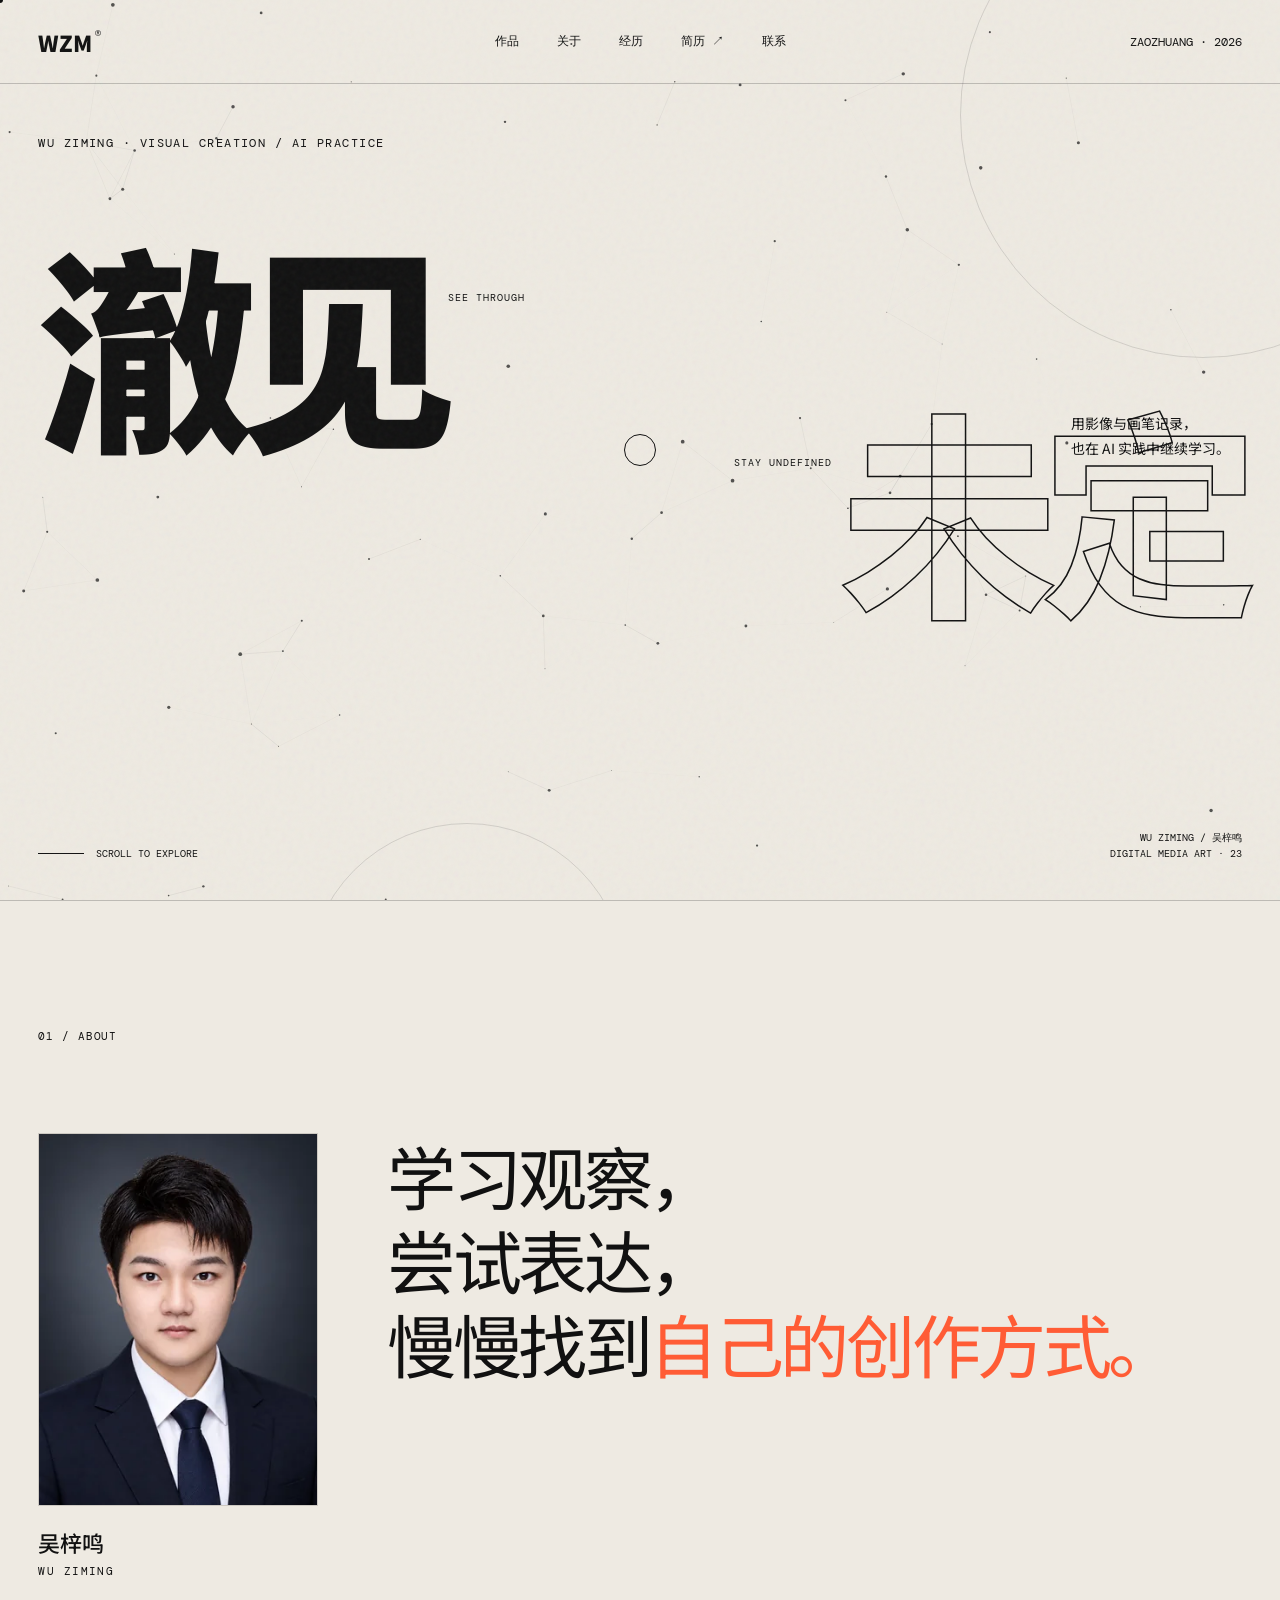
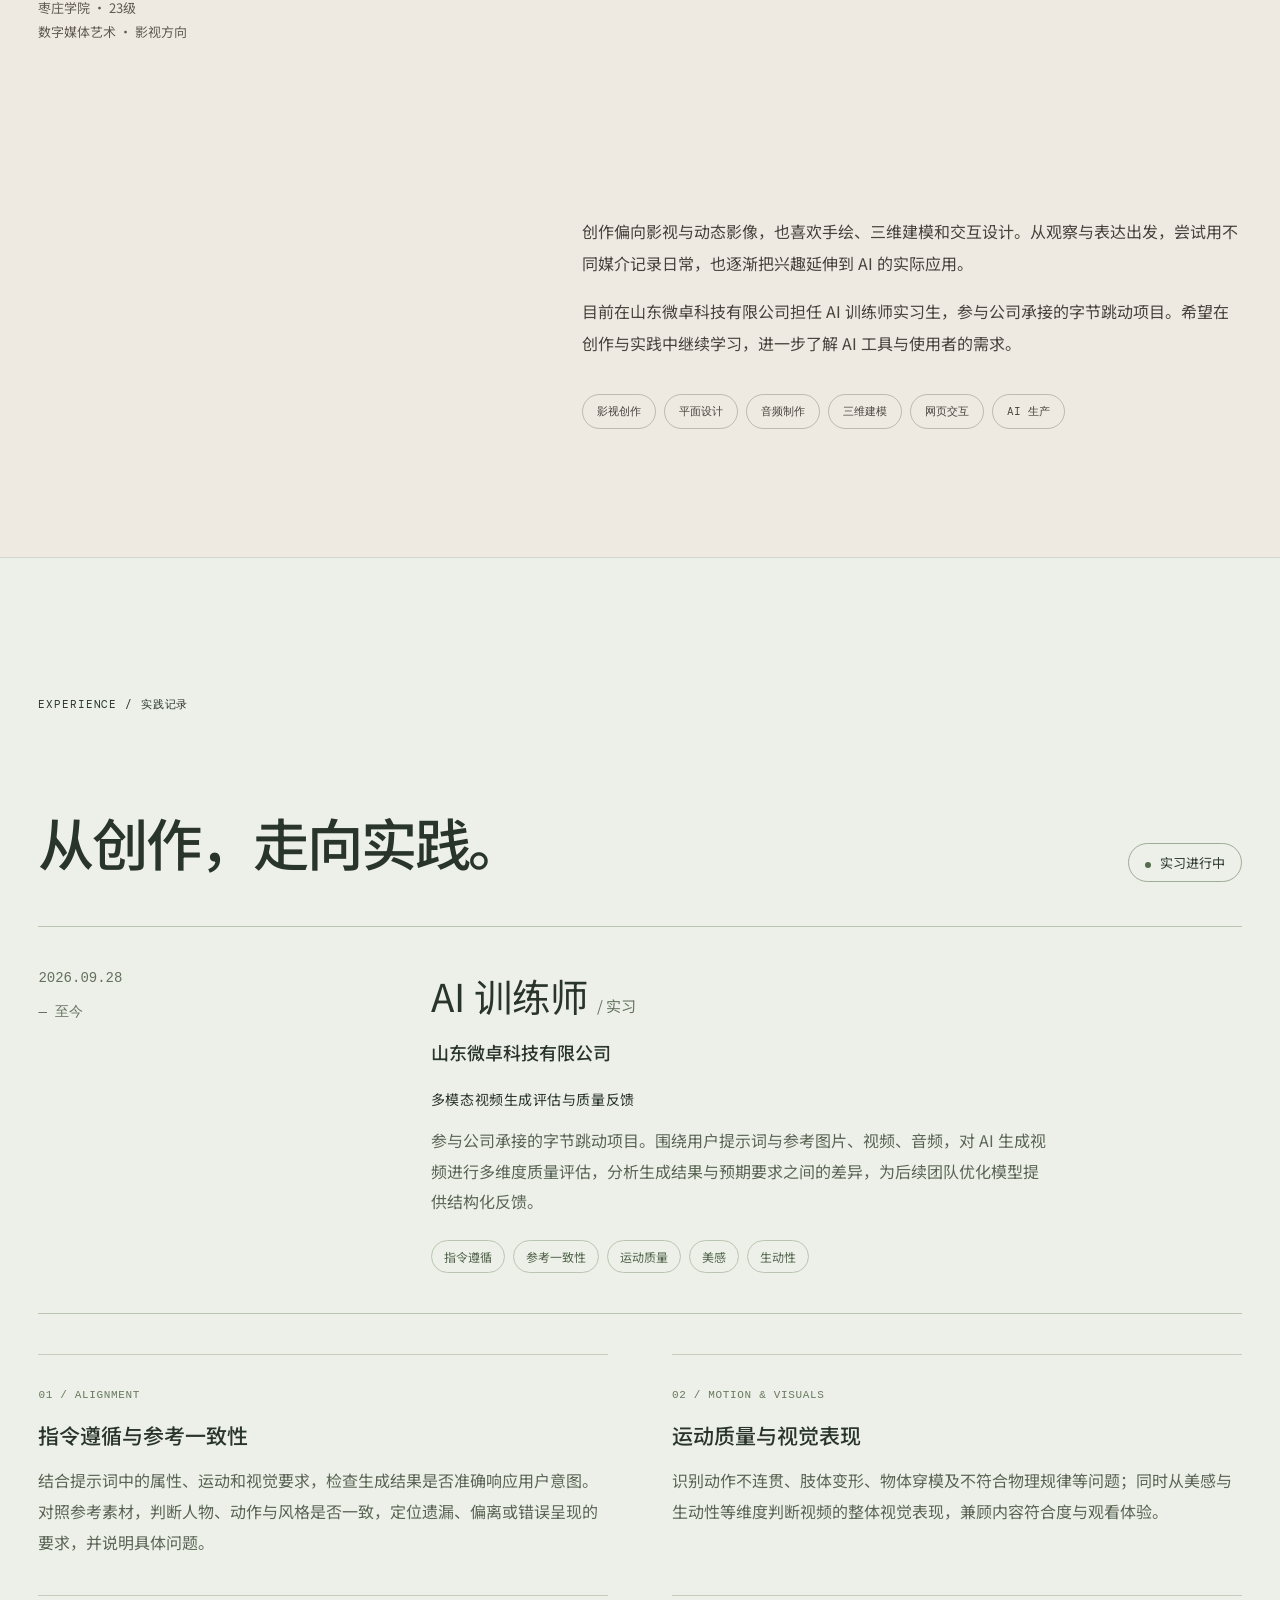
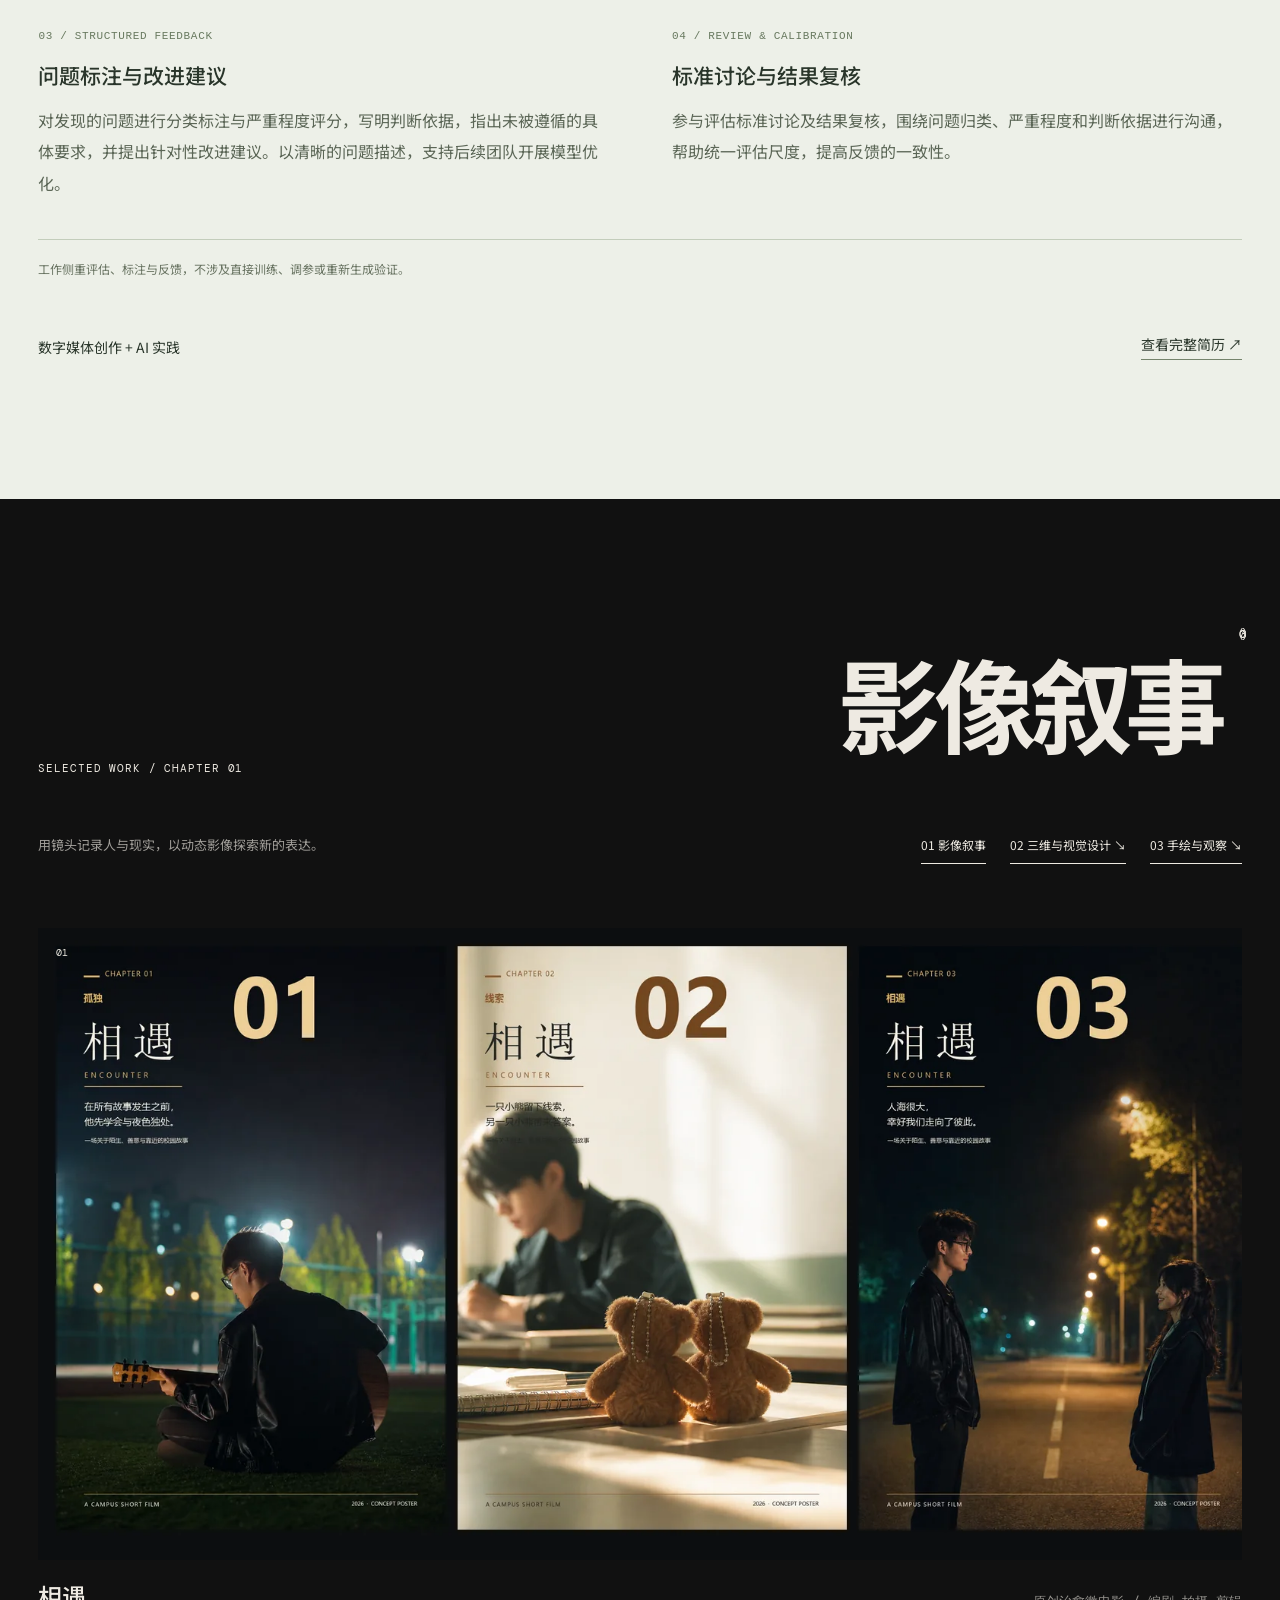
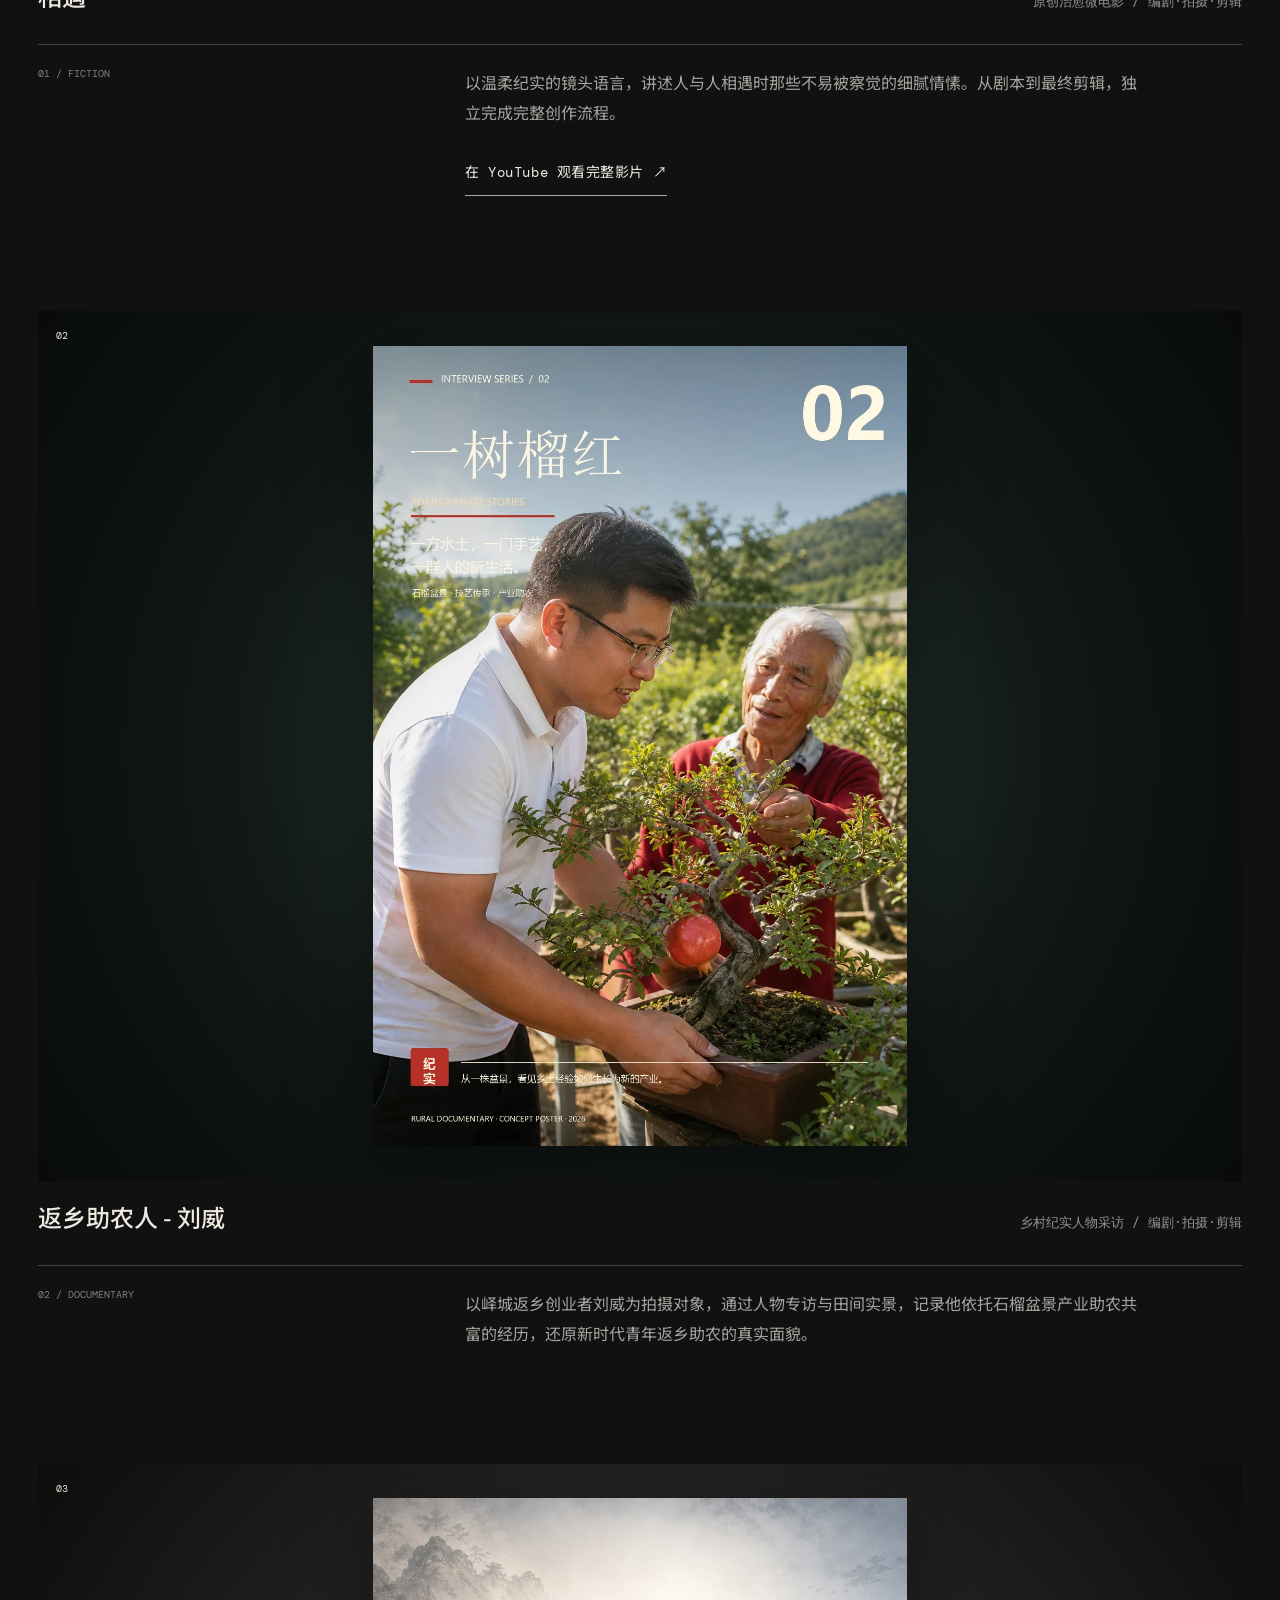
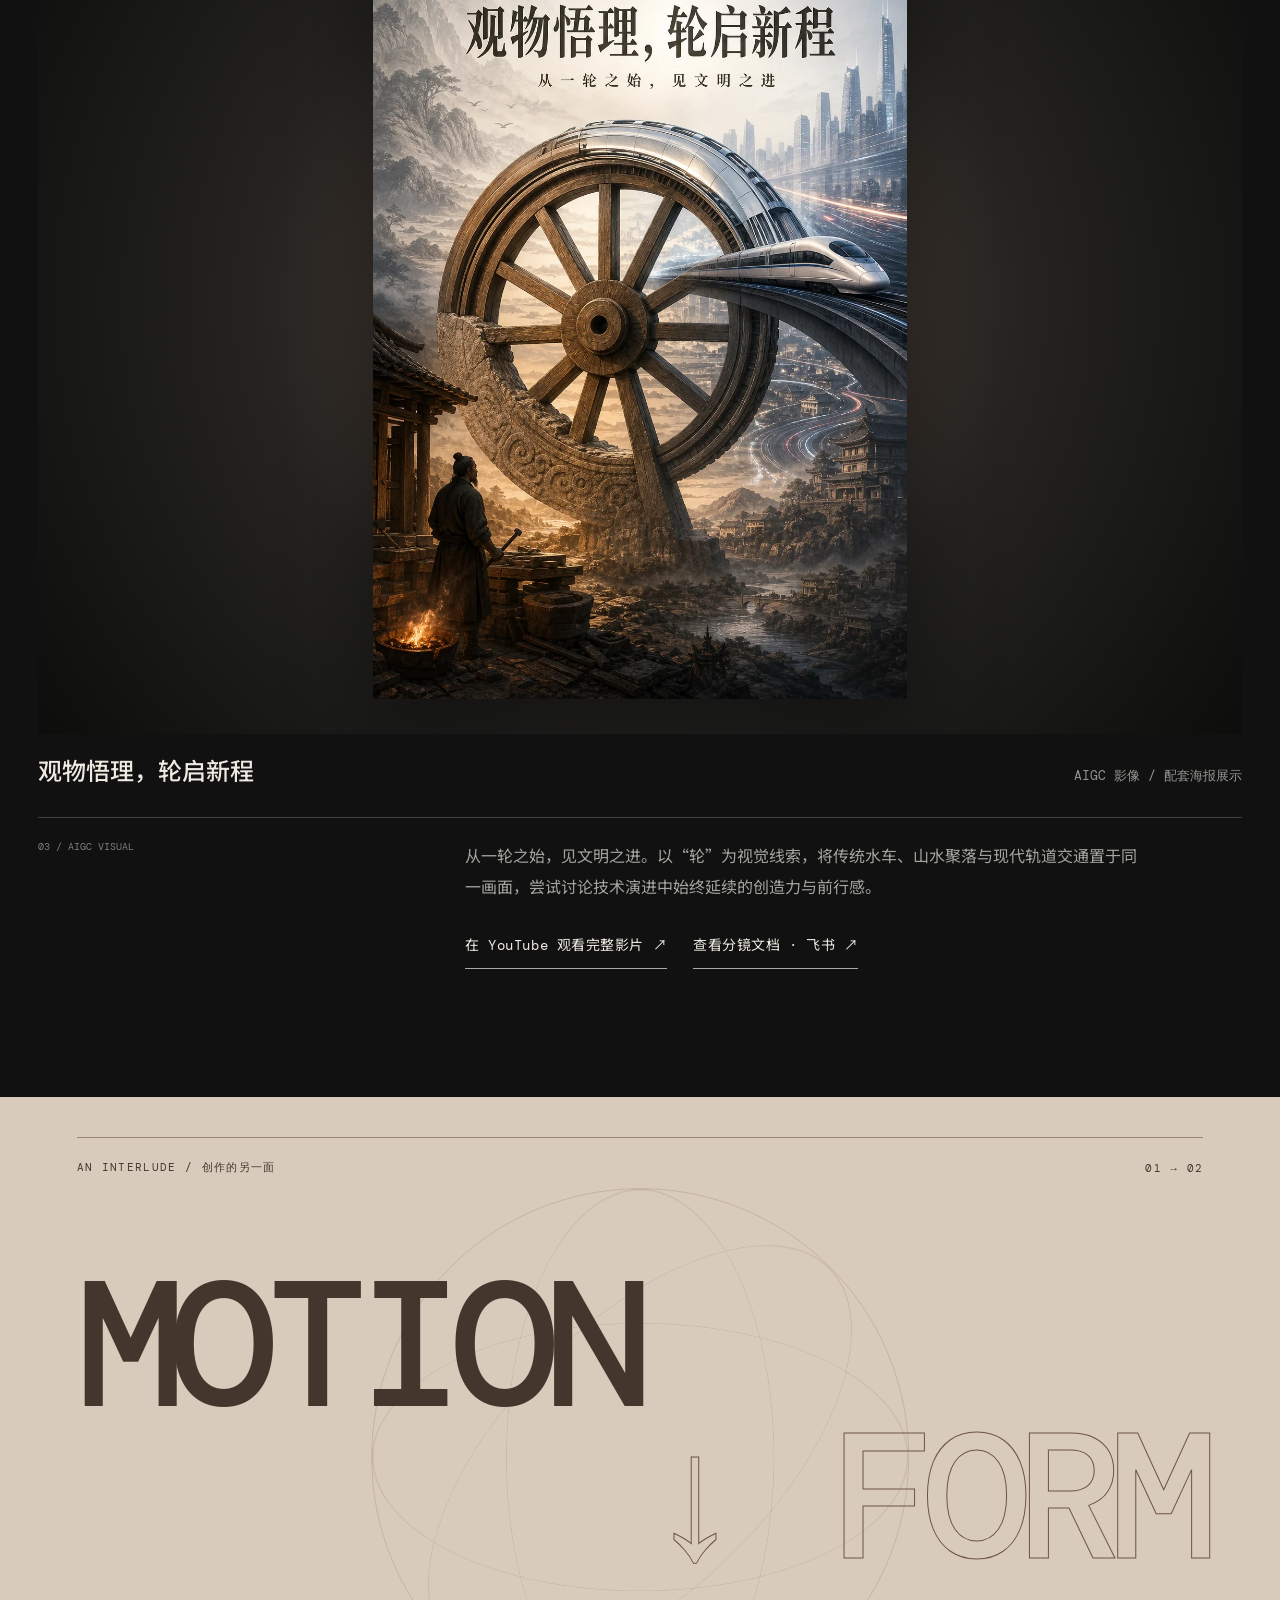
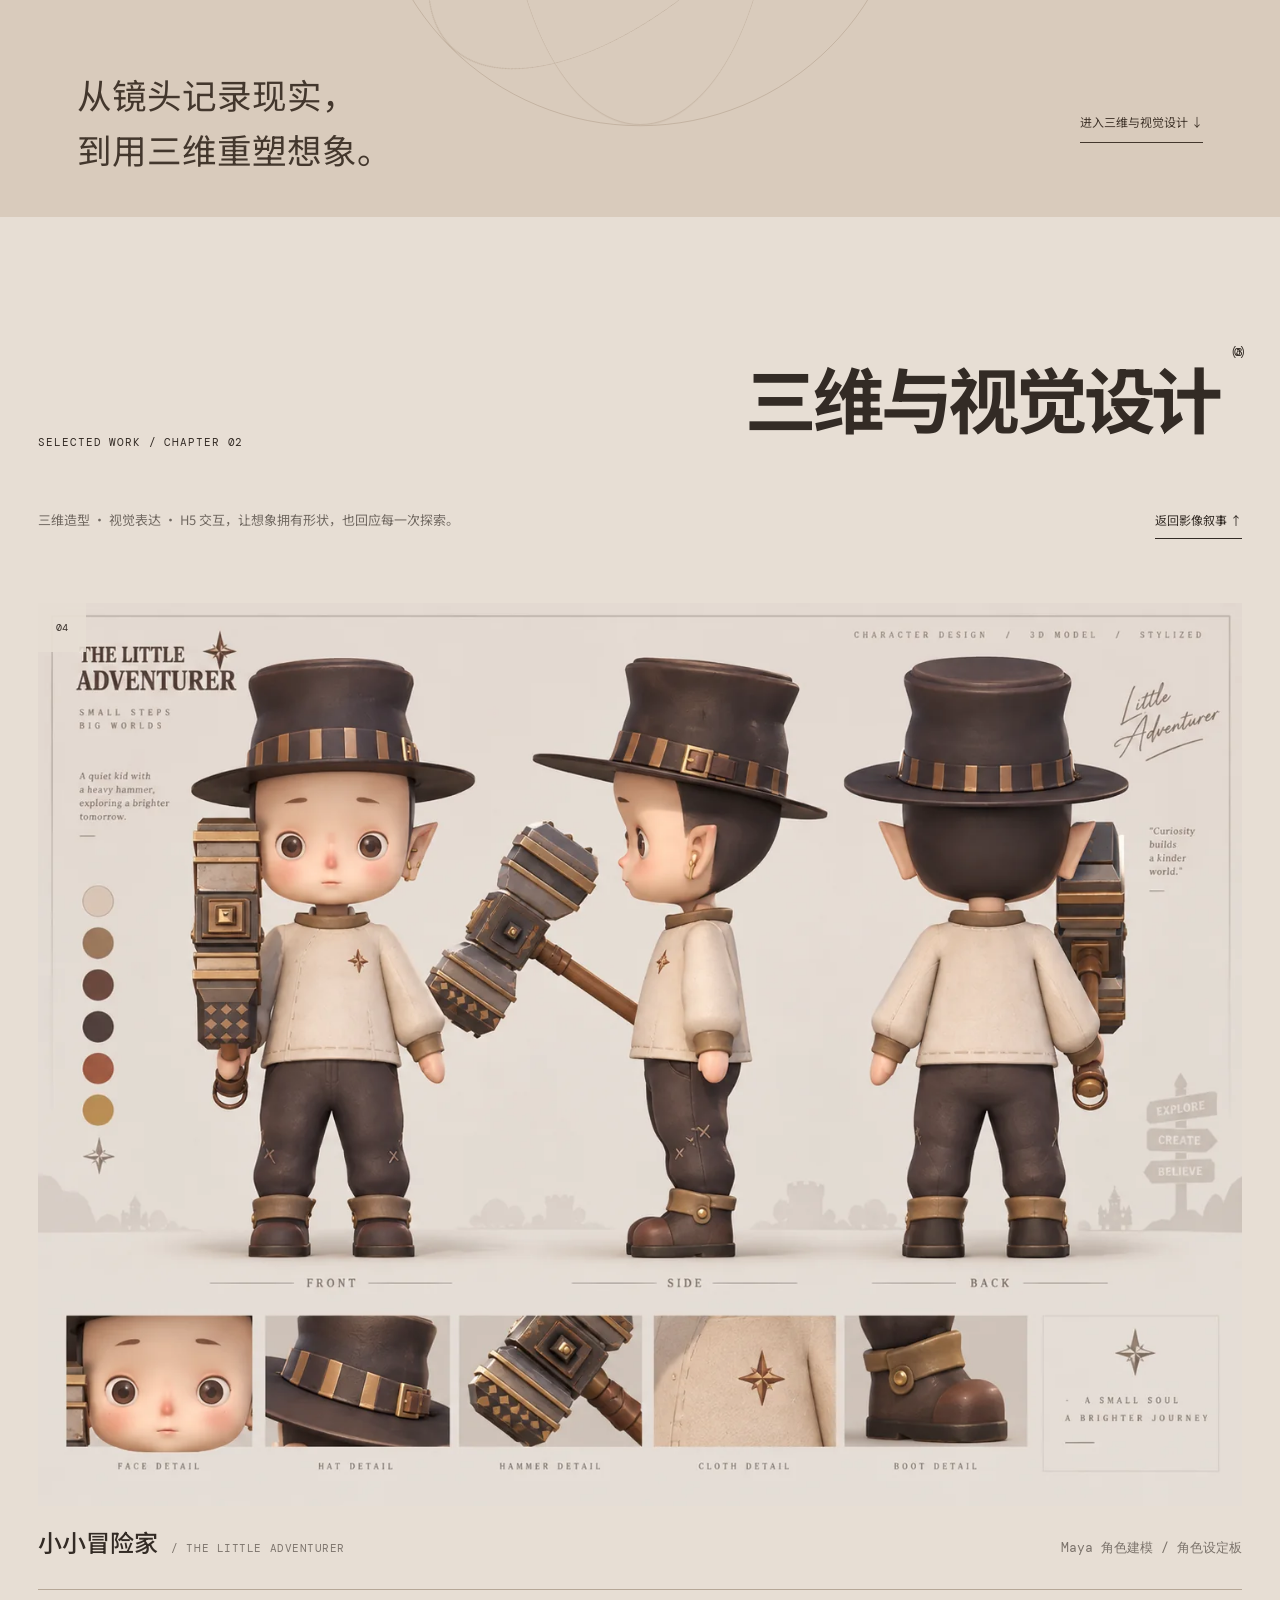
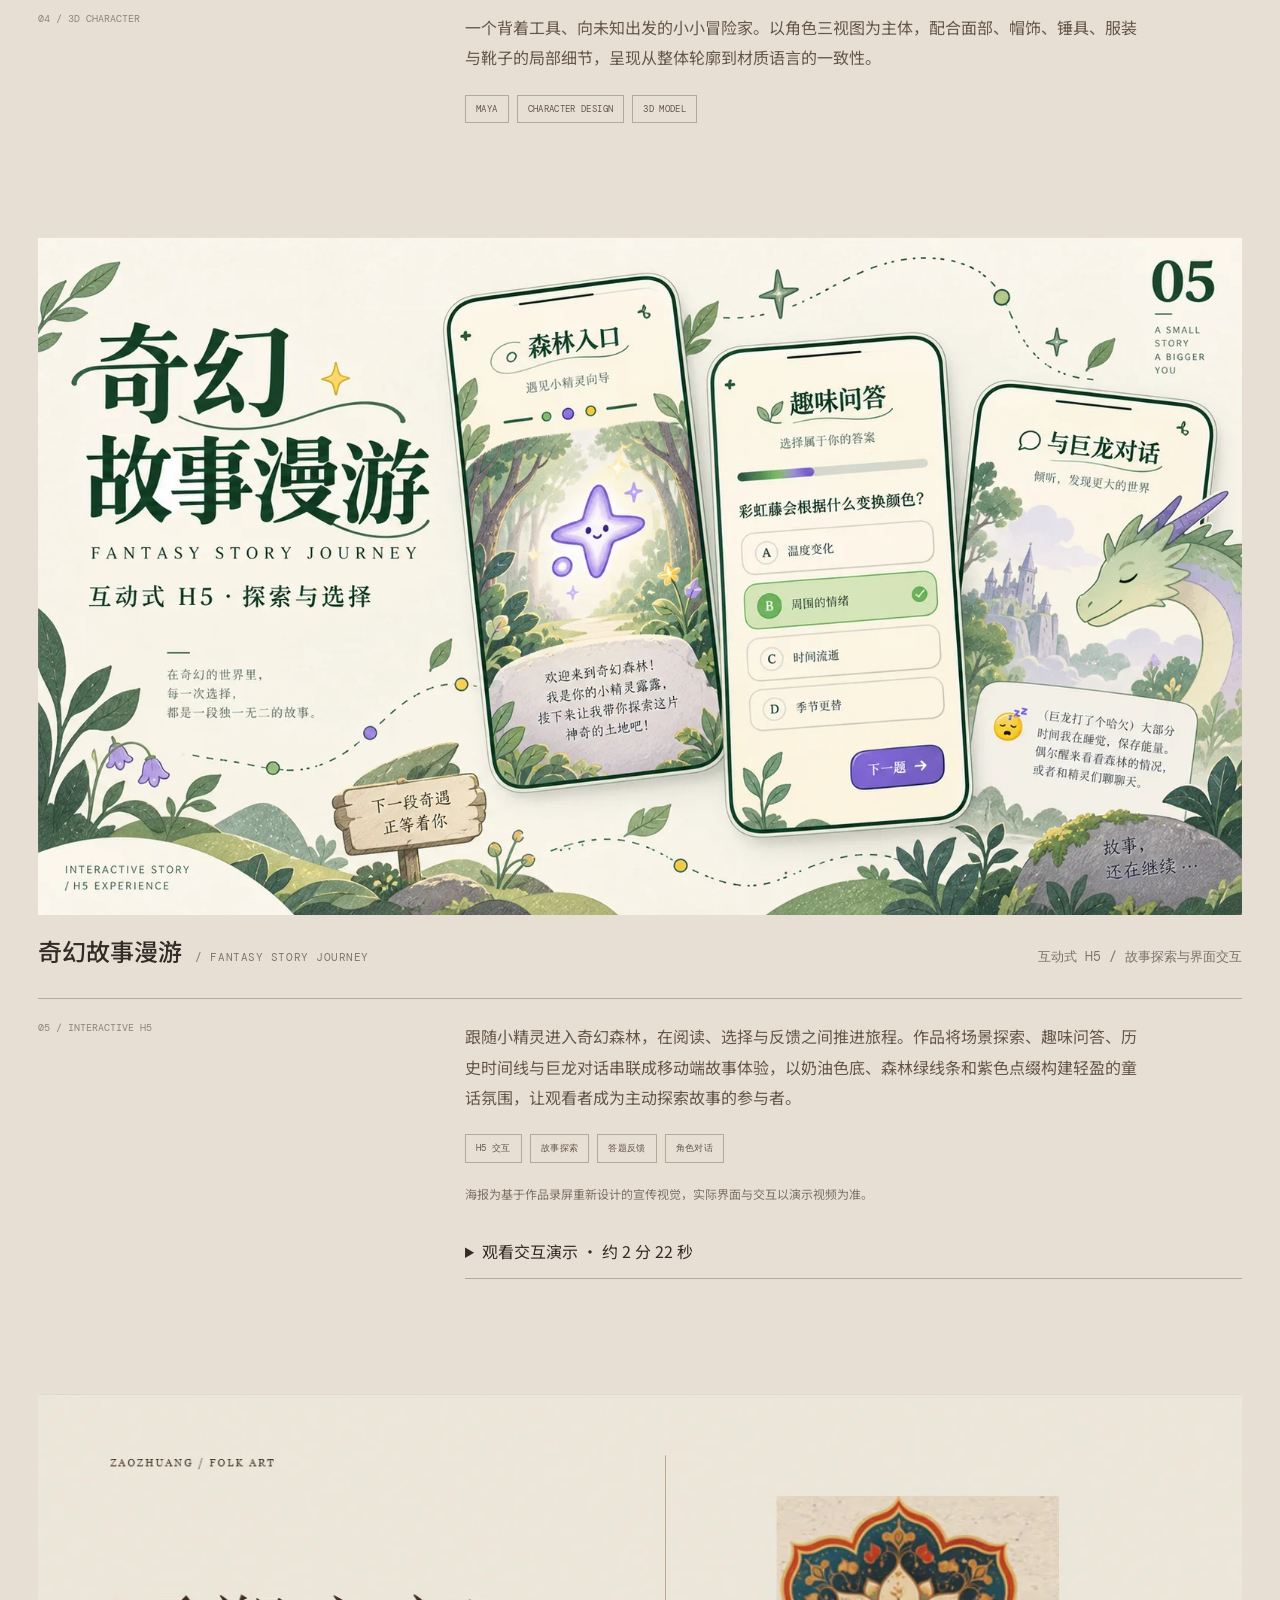
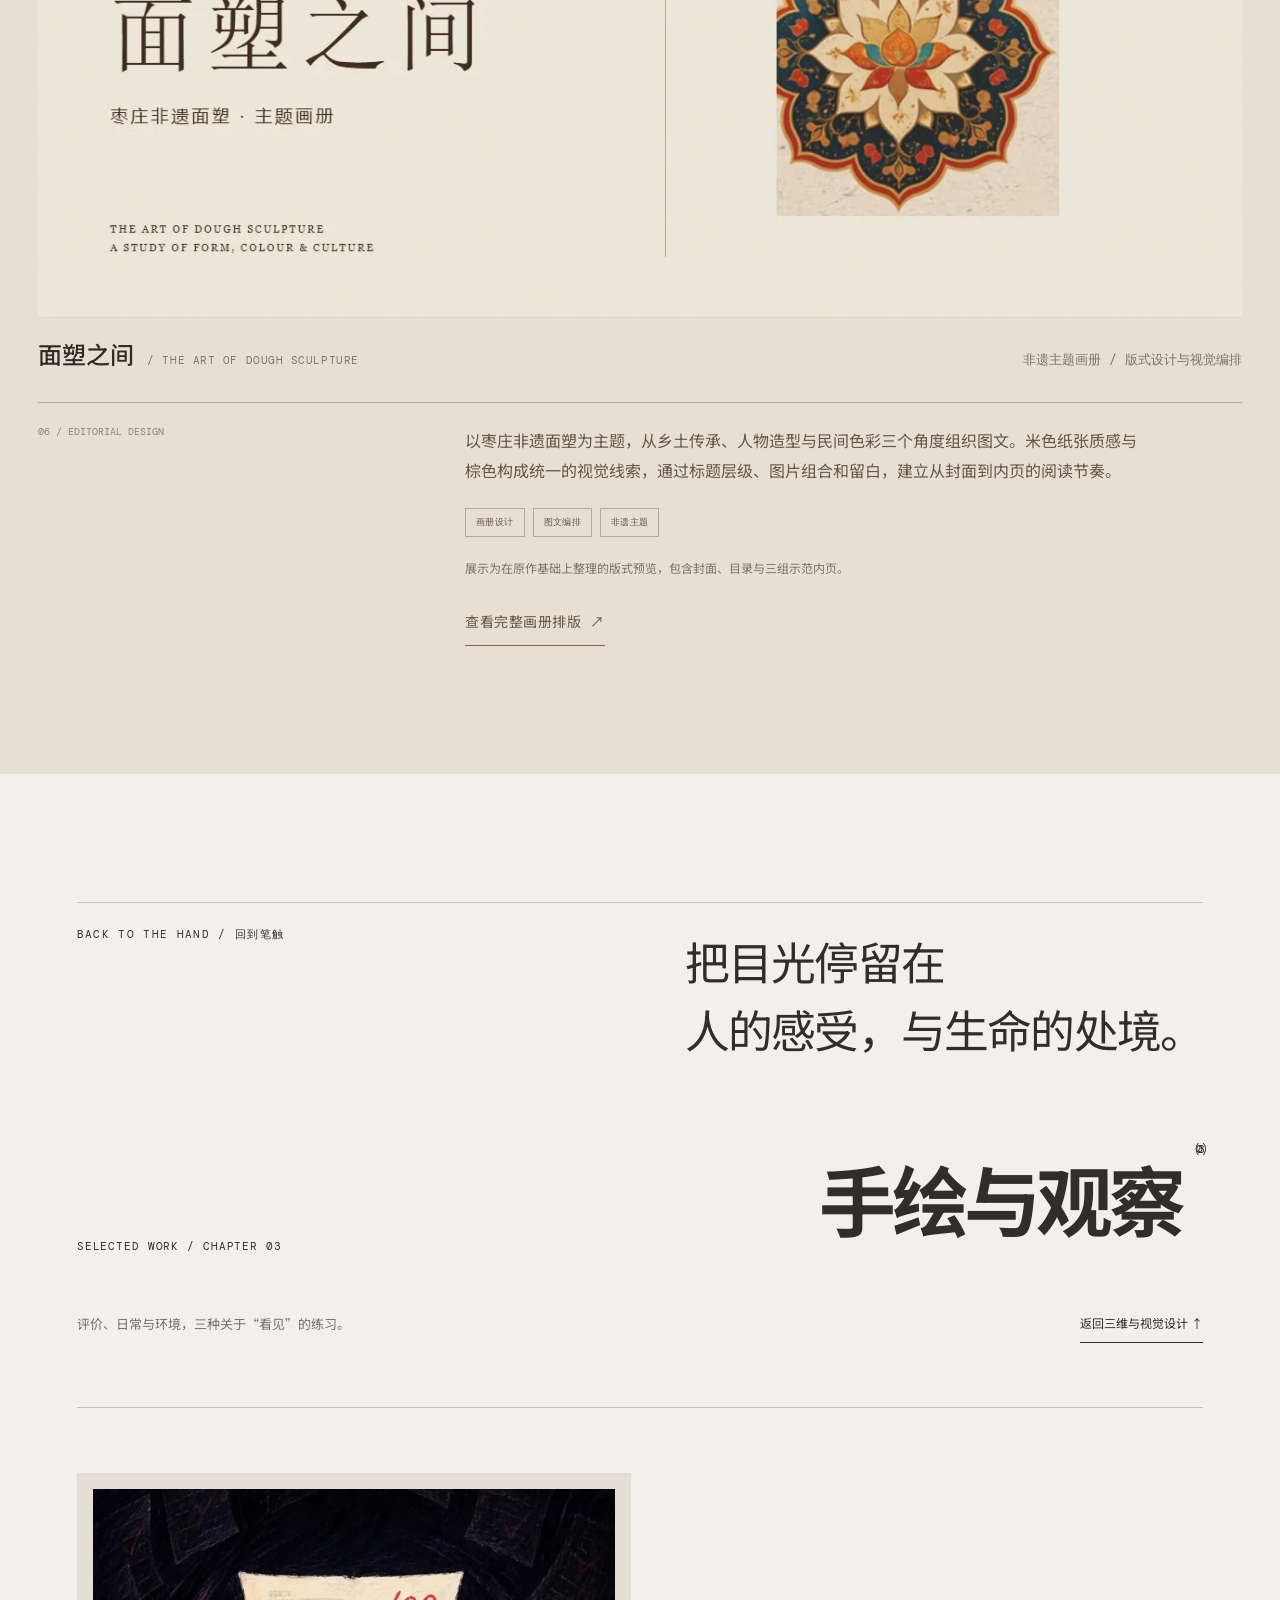
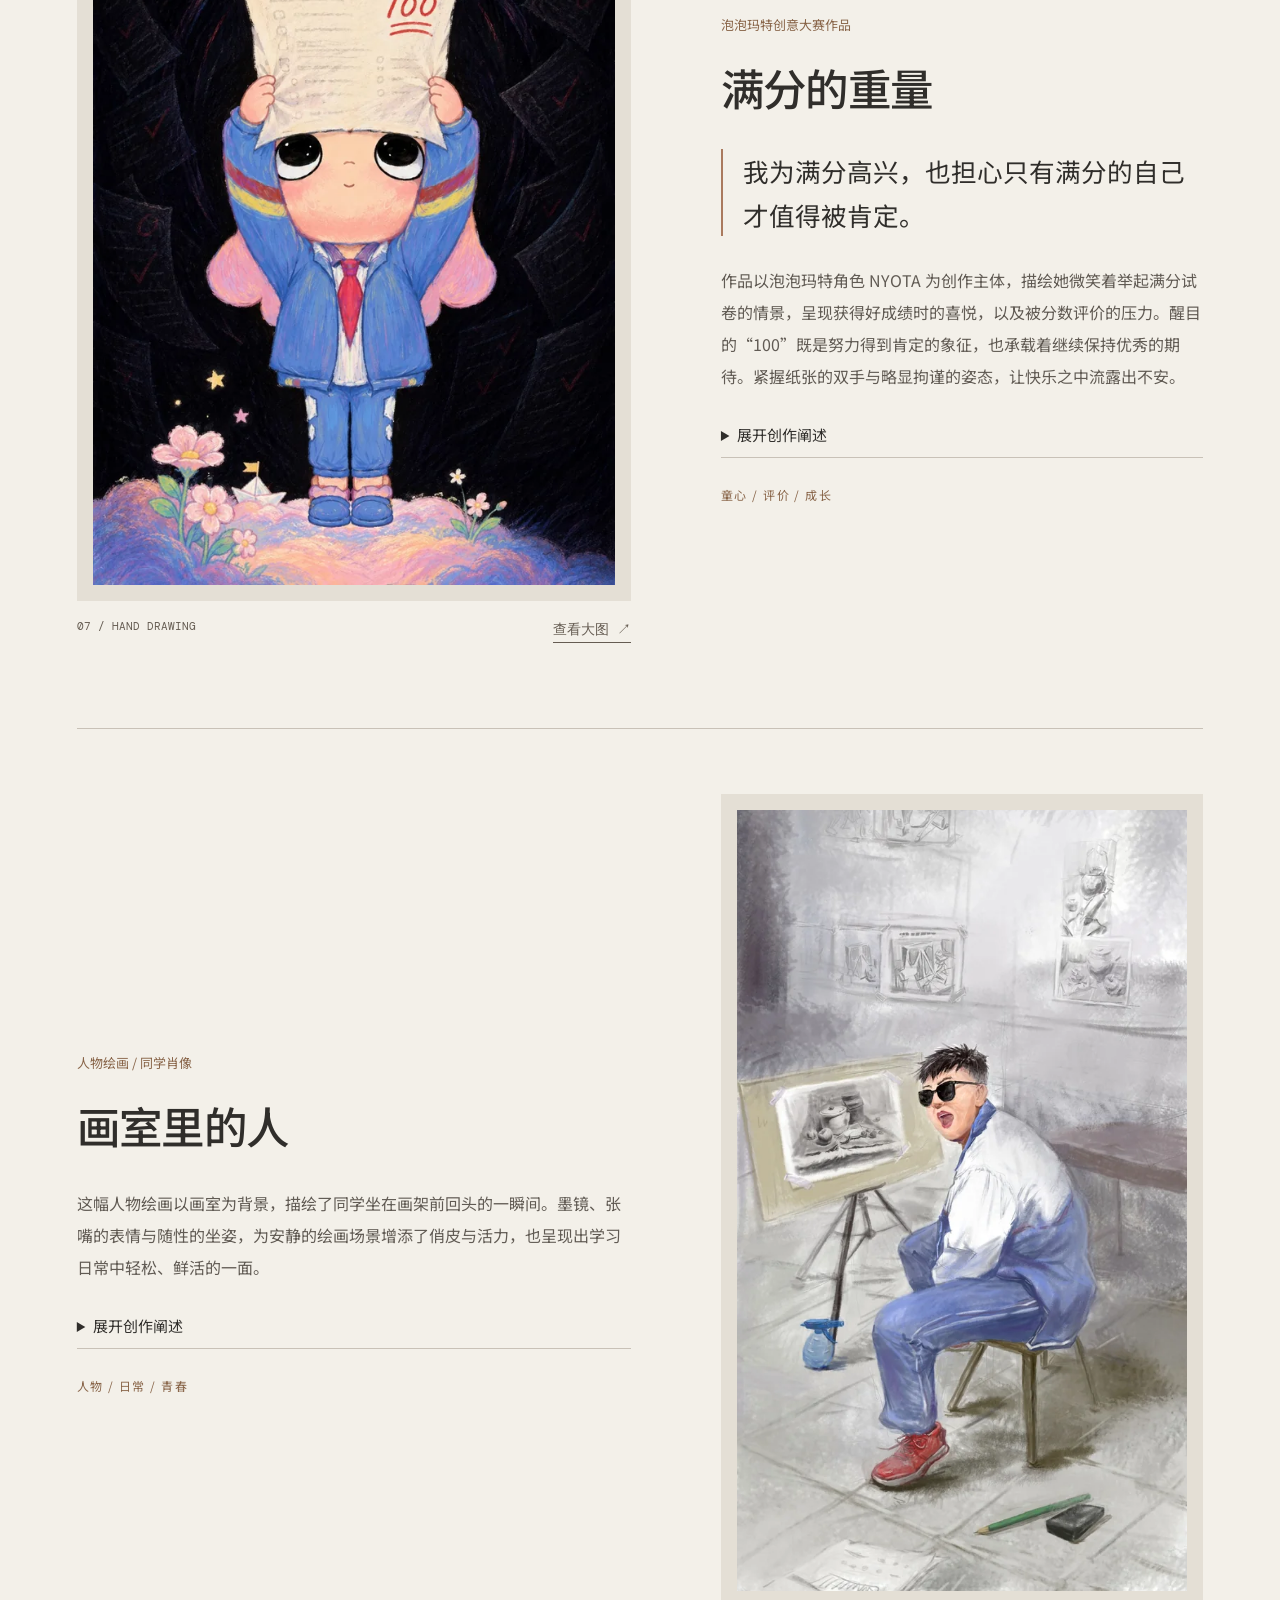
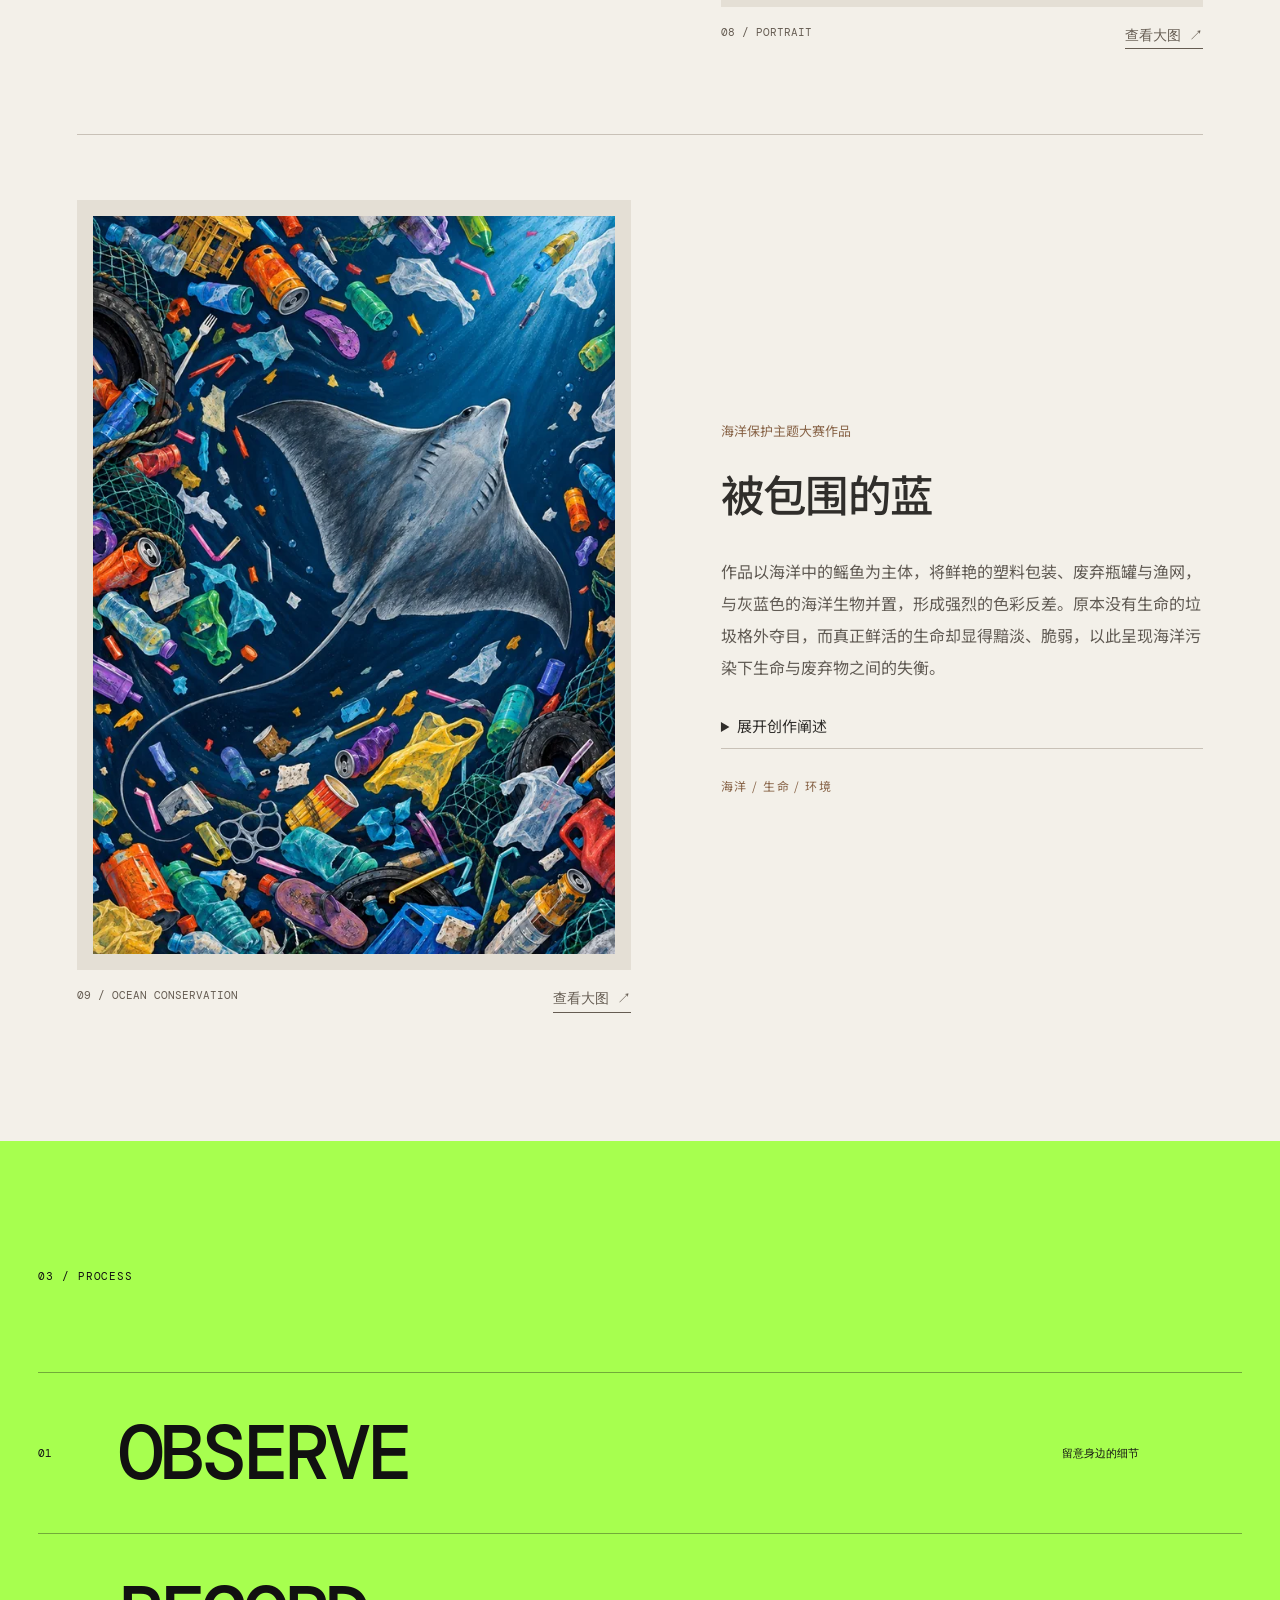
==== commit 9f1f9a88: "Expand multimodal video evaluation internship responsibilities" ====
--- a/index.html
+++ b/index.html
@@ -70,8 +70,21 @@
       <div class="experience-heading"><div><p class="section-index">EXPERIENCE / 实践记录</p><h2 id="experience-title">从创作，走向实践。</h2></div><span class="experience-status">实习进行中</span></div>
       <article class="experience-card">
         <div class="experience-date"><time datetime="2026-09-28">2026.09.28</time><span>— 至今</span></div>
-        <div class="experience-detail"><p class="experience-role">AI 训练师 <span>/ 实习</span></p><h3>山东微卓科技有限公司</h3><p class="experience-project">项目经历 · 字节跳动项目</p><p class="experience-note">在山东微卓科技有限公司实习，参与由公司承接的字节跳动项目。</p></div>
-      </article>
+        <div class="experience-detail">
+          <p class="experience-role">AI 训练师 <span>/ 实习</span></p>
+          <h3>山东微卓科技有限公司</h3>
+          <p class="experience-project">多模态视频生成评估与质量反馈</p>
+          <p class="experience-note">参与公司承接的字节跳动项目。围绕用户提示词与参考图片、视频、音频，对 AI 生成视频进行多维度质量评估，分析生成结果与预期要求之间的差异，为后续团队优化模型提供结构化反馈。</p>
+          <ul class="experience-tags" aria-label="评估维度"><li>指令遵循</li><li>参考一致性</li><li>运动质量</li><li>美感</li><li>生动性</li></ul>
+        </div>
+      </article>
+      <div class="experience-focus-grid">
+        <article class="experience-focus"><span class="focus-number" aria-hidden="true">01 / ALIGNMENT</span><h3>指令遵循与参考一致性</h3><p>结合提示词中的属性、运动和视觉要求，检查生成结果是否准确响应用户意图。对照参考素材，判断人物、动作与风格是否一致，定位遗漏、偏离或错误呈现的要求，并说明具体问题。</p></article>
+        <article class="experience-focus"><span class="focus-number" aria-hidden="true">02 / MOTION &amp; VISUALS</span><h3>运动质量与视觉表现</h3><p>识别动作不连贯、肢体变形、物体穿模及不符合物理规律等问题；同时从美感与生动性等维度判断视频的整体视觉表现，兼顾内容符合度与观看体验。</p></article>
+        <article class="experience-focus"><span class="focus-number" aria-hidden="true">03 / STRUCTURED FEEDBACK</span><h3>问题标注与改进建议</h3><p>对发现的问题进行分类标注与严重程度评分，写明判断依据，指出未被遵循的具体要求，并提出针对性改进建议。以清晰的问题描述，支持后续团队开展模型优化。</p></article>
+        <article class="experience-focus"><span class="focus-number" aria-hidden="true">04 / REVIEW &amp; CALIBRATION</span><h3>标准讨论与结果复核</h3><p>参与评估标准讨论及结果复核，围绕问题归类、严重程度和判断依据进行沟通，帮助统一评估尺度，提高反馈的一致性。</p></article>
+      </div>
+      <p class="experience-scope">工作侧重评估、标注与反馈，不涉及直接训练、调参或重新生成验证。</p>
       <div class="experience-bottom"><p>数字媒体创作 + AI 实践</p><a href="output/pdf/wu-ziming-resume.pdf" target="_blank" rel="noopener">查看完整简历 ↗</a></div>
     </section>
 
@@ -205,3 +218,4 @@
   <script src="script.js"></script>
 </body>
 </html>
+
--- a/style.css
+++ b/style.css
@@ -80,3 +80,6 @@
 .experience-card{display:grid;grid-template-columns:1fr 2.3fr;gap:40px;padding:40px 0;border-top:1px solid #b9c5b2;border-bottom:1px solid #b9c5b2}.experience-date{display:flex;flex-direction:column;gap:10px;font:14px/1.7 monospace;color:#64715f}.experience-role{font-size:clamp(24px,3vw,40px);margin:0 0 16px}.experience-role span{font-size:15px;color:#64715f}.experience-detail h3{font-size:18px;font-weight:500;margin:0 0 24px}.experience-project{font-size:14px;letter-spacing:.04em}.experience-note{font-size:16px;line-height:1.9;color:#5b6656;max-width:620px}.experience-bottom{display:flex;justify-content:space-between;gap:20px;align-items:center;padding-top:24px;font-size:14px}.experience-bottom a{border-bottom:1px solid #75846c;padding-bottom:5px}
 @media(max-width:800px){.experience-heading{align-items:flex-start;flex-direction:column;gap:20px}.experience-card{grid-template-columns:1fr;gap:22px;padding:28px 0}.experience-date{flex-direction:row}.experience-bottom{align-items:flex-start;flex-direction:column;gap:6px}.experience-bottom p{margin:0}.nav nav{gap:12px}}
 @media(prefers-reduced-motion:reduce){html{scroll-behavior:auto}*,*:before,*:after{animation-duration:.01ms!important;transition-duration:.01ms!important}}
+.experience-tags{display:flex;flex-wrap:wrap;gap:8px;list-style:none;margin:24px 0 0;padding:0}.experience-tags li{border:1px solid #bac6b2;border-radius:20px;padding:7px 12px;font-size:12px;color:#53664d}.experience-focus-grid{display:grid;grid-template-columns:repeat(2,minmax(0,1fr));column-gap:5vw;row-gap:36px;padding:40px 0}.experience-focus{border-top:1px solid #c3cdbb;padding-top:24px}.focus-number{font:11px/1.6 monospace;letter-spacing:.06em;color:#68795f}.experience-focus h3{font-size:21px;font-weight:500;margin:15px 0}.experience-focus p{font-size:16px;line-height:1.95;margin:0;color:#5b6656;max-width:600px}.experience-scope{font-size:12px;line-height:1.9;color:#687361;margin:0;padding:18px 0;border-top:1px solid #c3cdbb}
+@media(max-width:800px){.experience-focus-grid{grid-template-columns:1fr;gap:28px;padding:32px 0}.experience-focus h3{font-size:20px}.experience-focus p{font-size:15px;line-height:1.9}}
+
